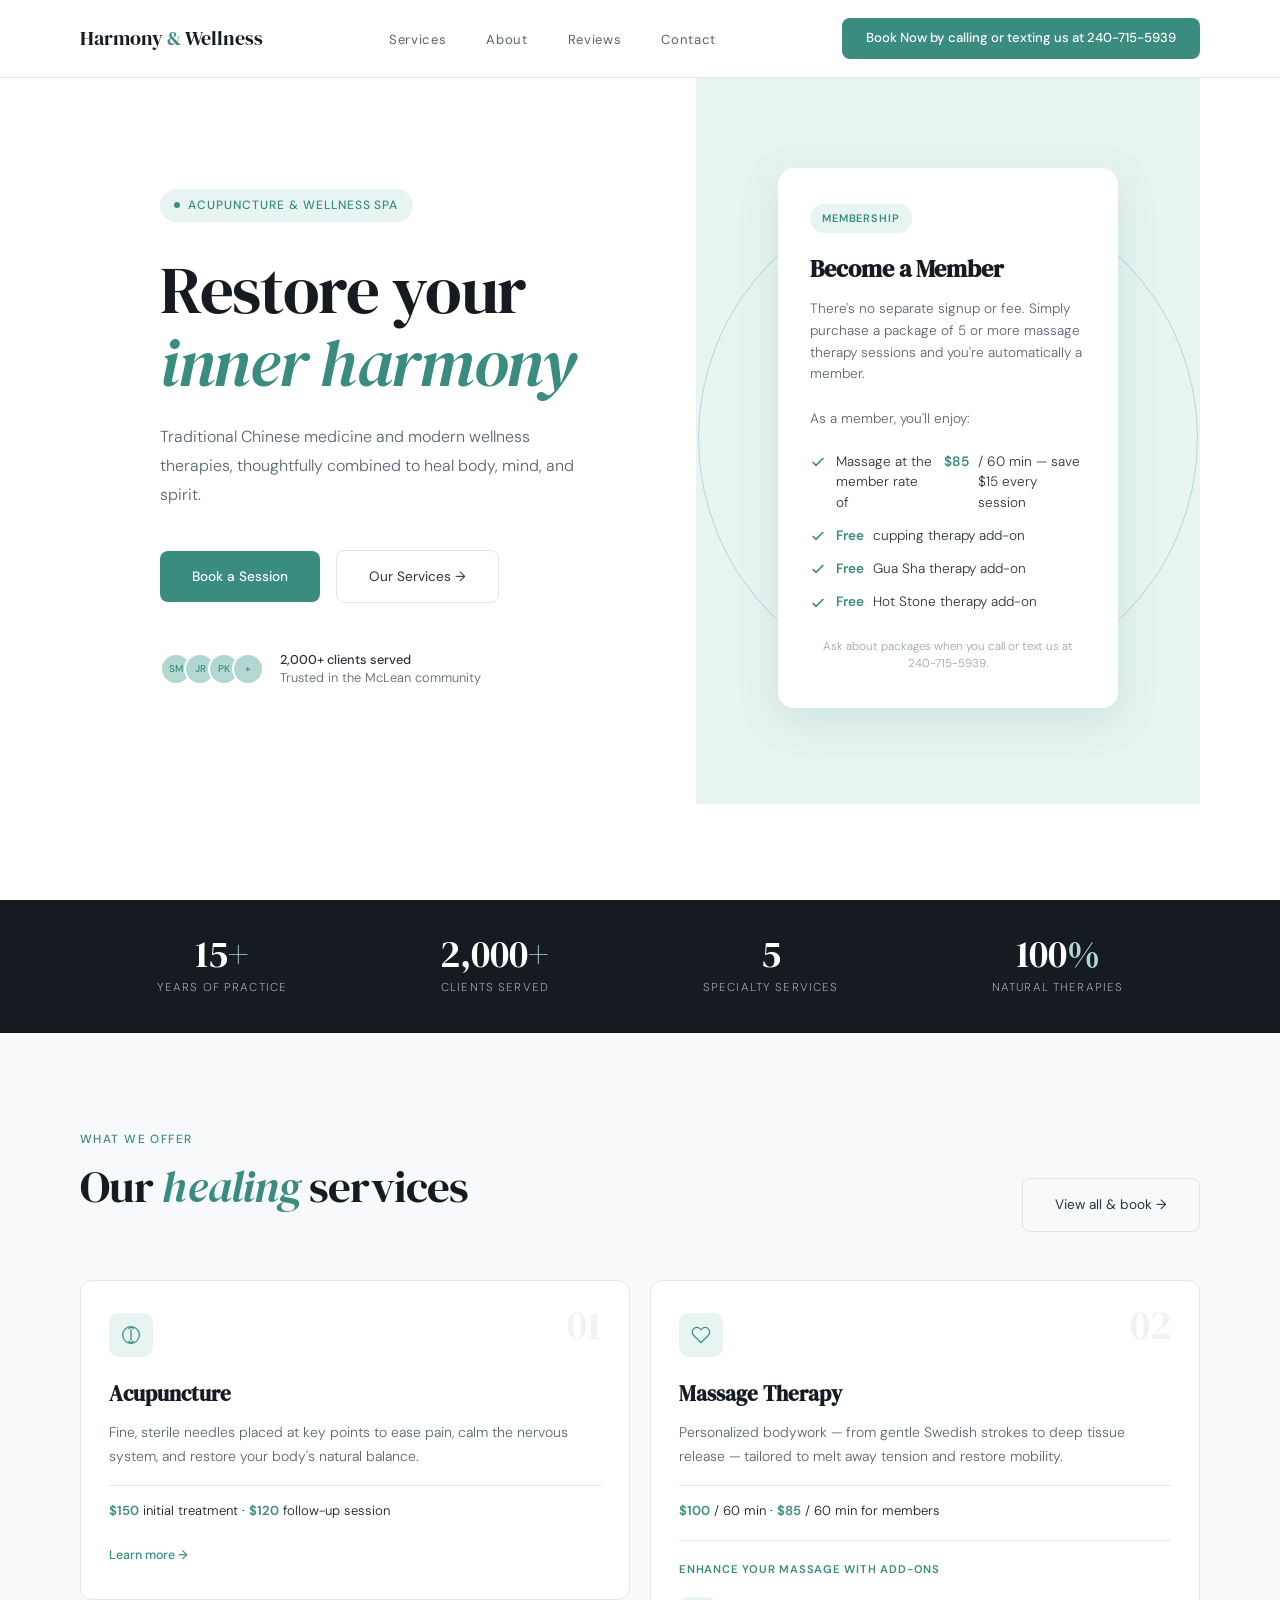
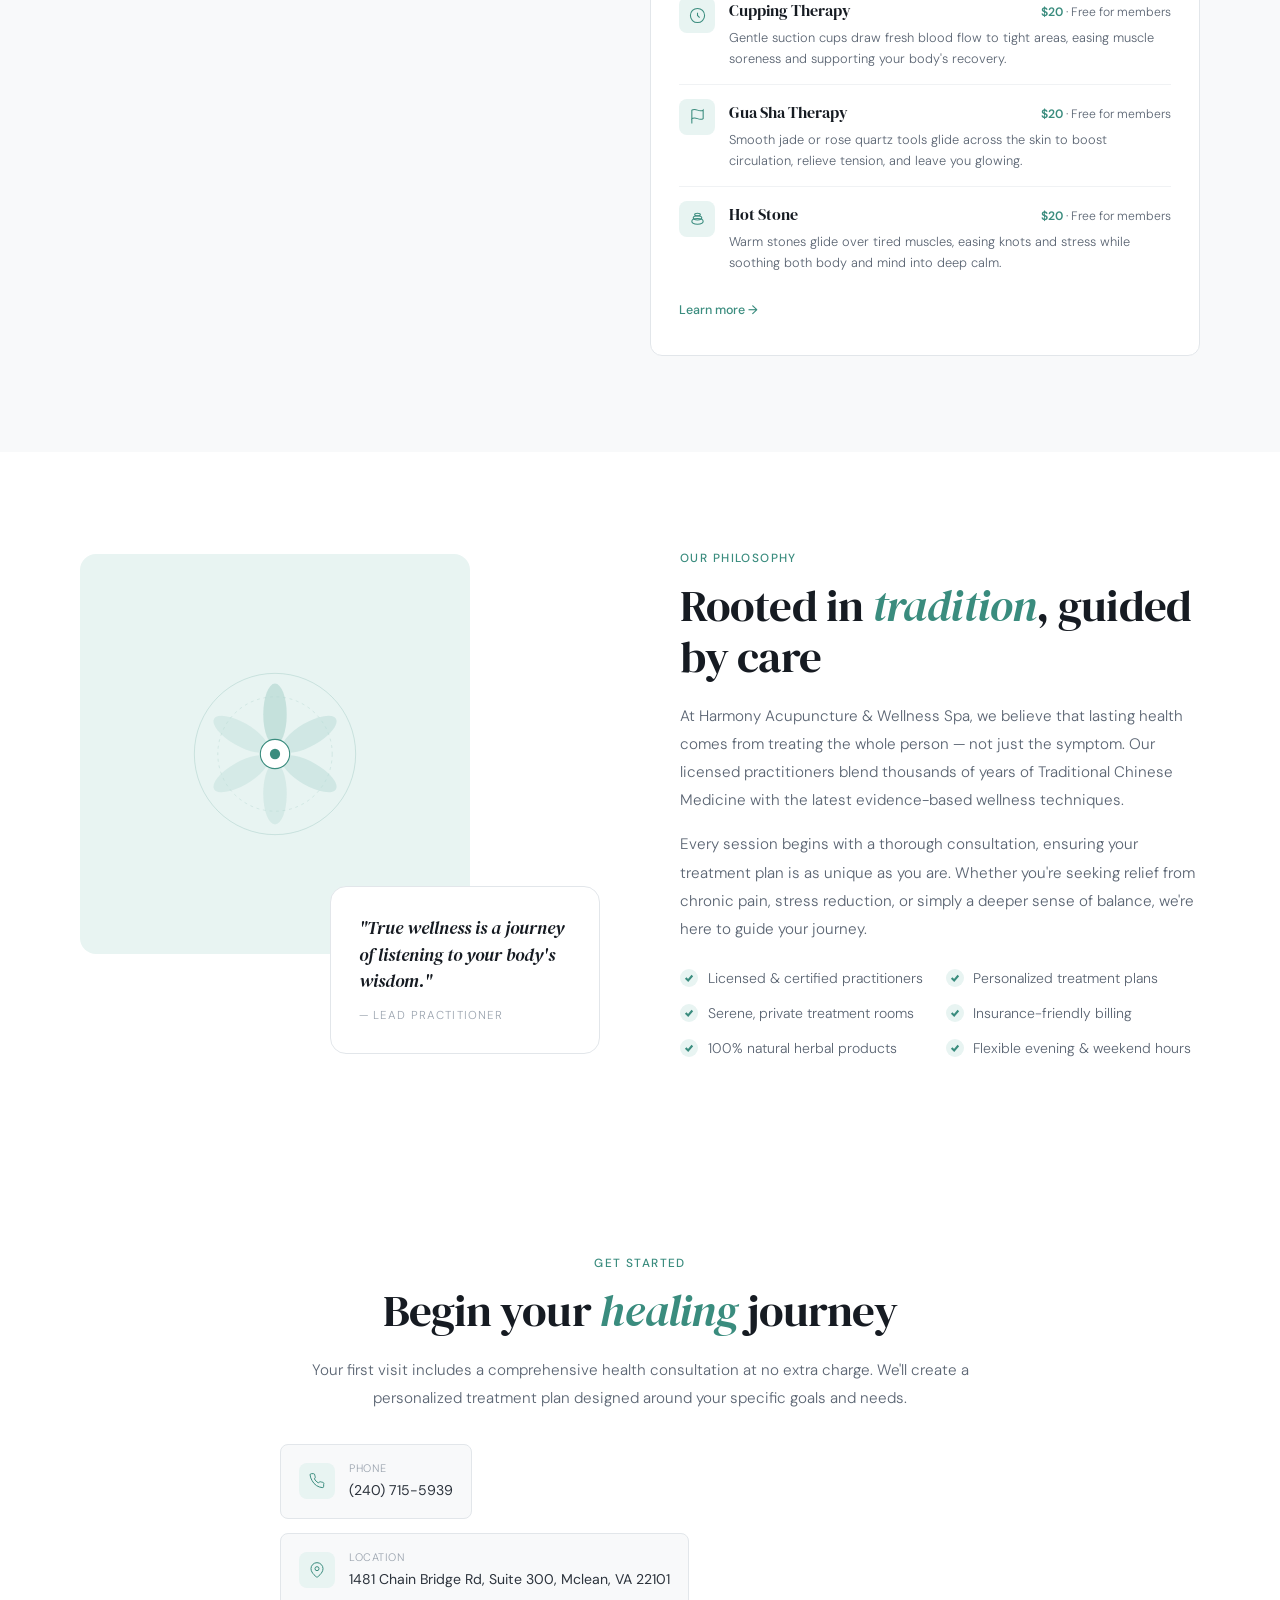
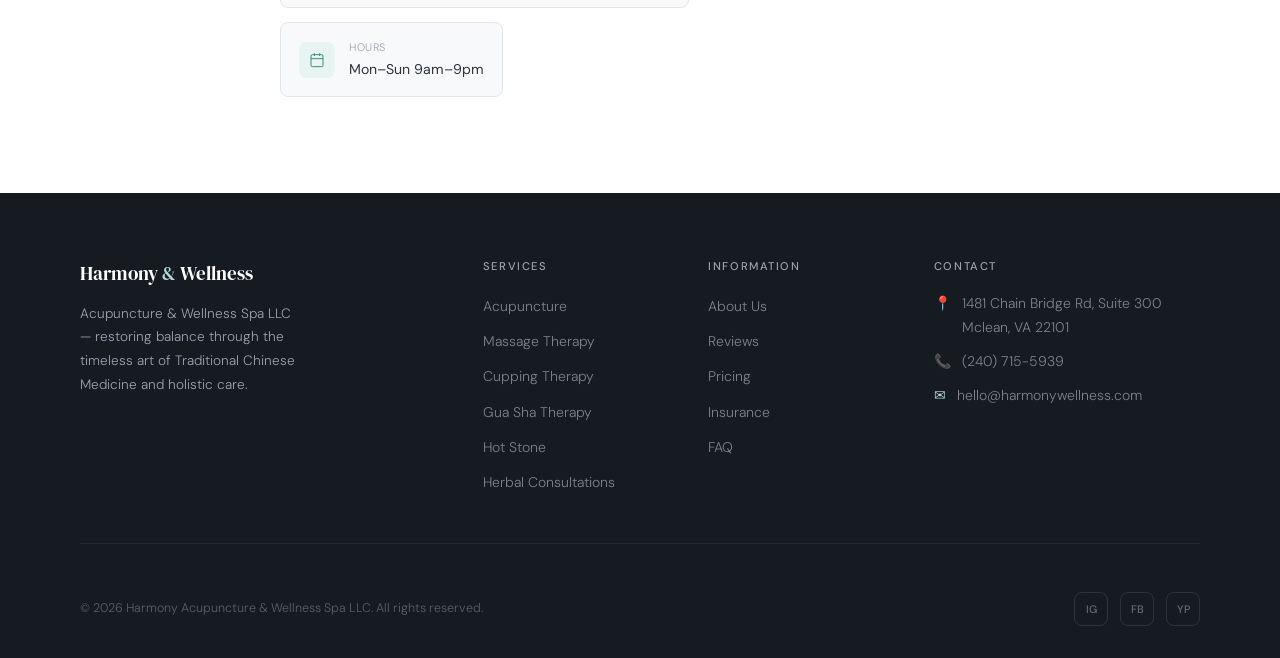
==== index.html @ bf67e7c4 "Restructure services, add membership card and pricing - Reorganize services into two main offerings:" ====
<!DOCTYPE html>
<html lang="en">
<head>
<meta charset="UTF-8">
<meta name="viewport" content="width=device-width, initial-scale=1.0">
<title>Harmony Acupuncture & Wellness Spa</title>
<link href="https://fonts.googleapis.com/css2?family=DM+Serif+Display:ital@0;1&family=DM+Sans:wght@300;400;500&display=swap" rel="stylesheet">
<link rel="stylesheet" href="assets/css/main.css">
</head>
<body>

<!-- NAV -->
<nav>
  <a class="nav-logo" href="index.html">Harmony <span>&</span> Wellness</a>
  <ul class="nav-links">
    <li><a href="#services">Services</a></li>
    <li><a href="#about">About</a></li>
    <li><a href="pages/reviews.html">Reviews</a></li>
    <li><a href="#contact">Contact</a></li>
  </ul>
  <a class="nav-cta" href="#booking">Book Now by calling or texting us at 240-715-5939</a>
</nav>

<!-- HERO -->
<section class="hero">
  <div class="hero-left">
    <div class="hero-tag fade-up">Acupuncture &amp; Wellness Spa</div>
    <h1 class="hero-title fade-up delay-1">Restore your<br><em>inner harmony</em></h1>
    <p class="hero-subtitle fade-up delay-2">Traditional Chinese medicine and modern wellness therapies, thoughtfully combined to heal body, mind, and spirit.</p>
    <div class="hero-actions fade-up delay-3">
      <a class="btn-primary" href="#booking">Book a Session</a>
      <a class="btn-outline" href="#services">Our Services →</a>
    </div>
    <div class="hero-trust fade-up delay-3">
      <div class="hero-trust-avatars">
        <span>SM</span><span>JR</span><span>PK</span><span>+</span>
      </div>
      <div class="hero-trust-text">
        <strong>2,000+ clients served</strong>
        Trusted in the McLean community
      </div>
    </div>
  </div>
  <div class="hero-right">
    <div class="hero-graphic">
      <div class="member-card fade-up delay-2">
        <span class="member-badge">Membership</span>
        <h3 class="member-title">Become a Member</h3>
        <p class="member-sub">There's no separate signup or fee. Simply purchase a package of 5 or more massage therapy sessions and you're automatically a member.</p>
        <p class="member-sub">As a member, you'll enjoy:</p>
        <ul class="member-perks">
          <li>
            <svg viewBox="0 0 24 24"><polyline points="20 6 9 17 4 12"/></svg>
            Massage at the member rate of <strong>$85</strong> / 60 min — save $15 every session
          </li>
          <li>
            <svg viewBox="0 0 24 24"><polyline points="20 6 9 17 4 12"/></svg>
            <strong>Free</strong> cupping therapy add-on
          </li>
          <li>
            <svg viewBox="0 0 24 24"><polyline points="20 6 9 17 4 12"/></svg>
            <strong>Free</strong> Gua Sha therapy add-on
          </li>
          <li>
            <svg viewBox="0 0 24 24"><polyline points="20 6 9 17 4 12"/></svg>
            <strong>Free</strong> Hot Stone therapy add-on
          </li>
        </ul>
        <p class="member-note">Ask about packages when you call or text us at 240-715-5939.</p>
      </div>
    </div>
  </div>
</section>

<!-- STATS -->
<div class="stats-strip">
  <div class="stat-item">
    <div class="stat-num">15<span>+</span></div>
    <div class="stat-label">Years of Practice</div>
  </div>
  <div class="stat-item">
    <div class="stat-num">2,000<span>+</span></div>
    <div class="stat-label">Clients Served</div>
  </div>
  <div class="stat-item">
    <div class="stat-num">5</div>
    <div class="stat-label">Specialty Services</div>
  </div>
  <div class="stat-item">
    <div class="stat-num">100<span>%</span></div>
    <div class="stat-label">Natural Therapies</div>
  </div>
</div>

<!-- SERVICES -->
<section class="services" id="services">
  <div class="services-header">
    <div>
      <div class="eyebrow">What we offer</div>
      <h2 class="section-title">Our <em>healing</em> services</h2>
    </div>
    <a class="btn-outline" href="#booking">View all &amp; book →</a>
  </div>
  <div class="services-grid">
    <div class="service-card">
      <div class="service-num">01</div>
      <div class="service-icon">
        <svg viewBox="0 0 24 24"><path d="M12 2C6.5 2 2 6.5 2 12s4.5 10 10 10 10-4.5 10-10S17.5 2 12 2zm0 3v14M9 5l3-3 3 3M9 19l3 3 3-3"/></svg>
      </div>
      <h3 class="service-name">Acupuncture</h3>
      <p class="service-desc">Fine, sterile needles placed at key points to ease pain, calm the nervous system, and restore your body's natural balance.</p>
      <p class="service-price"><strong>$150</strong> initial treatment · <strong>$120</strong> follow-up session</p>
      <a class="service-link" href="#booking">Learn more →</a>
    </div>
    <div class="service-card">
      <div class="service-num">02</div>
      <div class="service-icon">
        <svg viewBox="0 0 24 24"><path d="M20.84 4.61a5.5 5.5 0 0 0-7.78 0L12 5.67l-1.06-1.06a5.5 5.5 0 0 0-7.78 7.78l1.06 1.06L12 21.23l7.78-7.78 1.06-1.06a5.5 5.5 0 0 0 0-7.78z"/></svg>
      </div>
      <h3 class="service-name">Massage Therapy</h3>
      <p class="service-desc">Personalized bodywork — from gentle Swedish strokes to deep tissue release — tailored to melt away tension and restore mobility.</p>
      <p class="service-price"><strong>$100</strong> / 60 min · <strong>$85</strong> / 60 min for members</p>

      <div class="addons">
        <div class="addons-title">Enhance your massage with add-ons</div>
        <ul class="addon-list">
          <li class="addon-item">
            <div class="addon-icon">
              <svg viewBox="0 0 24 24"><circle cx="12" cy="12" r="10"/><path d="M12 8v4l3 3"/></svg>
            </div>
            <div class="addon-body">
              <div class="addon-head">
                <span class="addon-name">Cupping Therapy</span>
                <span class="addon-price"><strong>$20</strong> · Free for members</span>
              </div>
              <p class="addon-desc">Gentle suction cups draw fresh blood flow to tight areas, easing muscle soreness and supporting your body's recovery.</p>
            </div>
          </li>
          <li class="addon-item">
            <div class="addon-icon">
              <svg viewBox="0 0 24 24"><path d="M4 15s1-1 4-1 5 2 8 2 4-1 4-1V3s-1 1-4 1-5-2-8-2-4 1-4 1z"/><line x1="4" y1="22" x2="4" y2="15"/></svg>
            </div>
            <div class="addon-body">
              <div class="addon-head">
                <span class="addon-name">Gua Sha Therapy</span>
                <span class="addon-price"><strong>$20</strong> · Free for members</span>
              </div>
              <p class="addon-desc">Smooth jade or rose quartz tools glide across the skin to boost circulation, relieve tension, and leave you glowing.</p>
            </div>
          </li>
          <li class="addon-item">
            <div class="addon-icon">
              <svg viewBox="0 0 24 24"><ellipse cx="12" cy="16" rx="8" ry="4"/><ellipse cx="12" cy="11" rx="6" ry="3"/><ellipse cx="12" cy="6.5" rx="4" ry="2"/></svg>
            </div>
            <div class="addon-body">
              <div class="addon-head">
                <span class="addon-name">Hot Stone</span>
                <span class="addon-price"><strong>$20</strong> · Free for members</span>
              </div>
              <p class="addon-desc">Warm stones glide over tired muscles, easing knots and stress while soothing both body and mind into deep calm.</p>
            </div>
          </li>
        </ul>
      </div>

      <a class="service-link" href="#booking">Learn more →</a>
    </div>
  </div>
</section>

<!-- ABOUT -->
<section class="about" id="about">
  <div class="about-visual">
    <div class="about-block-main">
      <svg viewBox="0 0 300 300" width="220" xmlns="http://www.w3.org/2000/svg" fill="none">
        <circle cx="150" cy="150" r="110" stroke="#3a8c7e" stroke-width="1" opacity="0.25"/>
        <circle cx="150" cy="150" r="78" stroke="#3a8c7e" stroke-width="0.5" stroke-dasharray="4 5" opacity="0.35"/>
        <ellipse cx="150" cy="96" rx="16" ry="42" fill="#b2d8d2" opacity="0.65"/>
        <ellipse cx="150" cy="96" rx="16" ry="42" fill="#b2d8d2" opacity="0.45" transform="rotate(60 150 150)"/>
        <ellipse cx="150" cy="96" rx="16" ry="42" fill="#b2d8d2" opacity="0.45" transform="rotate(120 150 150)"/>
        <ellipse cx="150" cy="96" rx="16" ry="42" fill="#b2d8d2" opacity="0.35" transform="rotate(180 150 150)"/>
        <ellipse cx="150" cy="96" rx="16" ry="42" fill="#b2d8d2" opacity="0.35" transform="rotate(240 150 150)"/>
        <ellipse cx="150" cy="96" rx="16" ry="42" fill="#b2d8d2" opacity="0.35" transform="rotate(300 150 150)"/>
        <circle cx="150" cy="150" r="20" fill="white" stroke="#3a8c7e" stroke-width="1.5"/>
        <circle cx="150" cy="150" r="7" fill="#3a8c7e"/>
      </svg>
    </div>
    <div class="about-block-card">
      <p class="about-quote">"True wellness is a journey of listening to your body's wisdom."</p>
      <p class="about-quote-attr">— Lead Practitioner</p>
    </div>
  </div>
  <div class="about-content">
    <div class="eyebrow">Our philosophy</div>
    <h2 class="section-title">Rooted in <em>tradition</em>, guided by care</h2>
    <p>At Harmony Acupuncture & Wellness Spa, we believe that lasting health comes from treating the whole person — not just the symptom. Our licensed practitioners blend thousands of years of Traditional Chinese Medicine with the latest evidence-based wellness techniques.</p>
    <p>Every session begins with a thorough consultation, ensuring your treatment plan is as unique as you are. Whether you're seeking relief from chronic pain, stress reduction, or simply a deeper sense of balance, we're here to guide your journey.</p>
    <div class="about-features">
      <div class="about-feature">
        <div class="about-feature-check"><svg viewBox="0 0 12 12"><polyline points="2,6 5,9 10,3"/></svg></div>
        <span class="about-feature-text">Licensed &amp; certified practitioners</span>
      </div>
      <div class="about-feature">
        <div class="about-feature-check"><svg viewBox="0 0 12 12"><polyline points="2,6 5,9 10,3"/></svg></div>
        <span class="about-feature-text">Personalized treatment plans</span>
      </div>
      <div class="about-feature">
        <div class="about-feature-check"><svg viewBox="0 0 12 12"><polyline points="2,6 5,9 10,3"/></svg></div>
        <span class="about-feature-text">Serene, private treatment rooms</span>
      </div>
      <div class="about-feature">
        <div class="about-feature-check"><svg viewBox="0 0 12 12"><polyline points="2,6 5,9 10,3"/></svg></div>
        <span class="about-feature-text">Insurance-friendly billing</span>
      </div>
      <div class="about-feature">
        <div class="about-feature-check"><svg viewBox="0 0 12 12"><polyline points="2,6 5,9 10,3"/></svg></div>
        <span class="about-feature-text">100% natural herbal products</span>
      </div>
      <div class="about-feature">
        <div class="about-feature-check"><svg viewBox="0 0 12 12"><polyline points="2,6 5,9 10,3"/></svg></div>
        <span class="about-feature-text">Flexible evening &amp; weekend hours</span>
      </div>
    </div>
  </div>
</section>

<!-- BOOKING -->
<section class="booking" id="booking">
  <div class="booking-info">
    <div class="eyebrow">Get started</div>
    <h2 class="section-title">Begin your <em>healing</em> journey</h2>
    <p>Your first visit includes a comprehensive health consultation at no extra charge. We'll create a personalized treatment plan designed around your specific goals and needs.</p>
    <div class="contact-list" id="contact">
      <div class="contact-item">
        <div class="contact-item-icon">
          <svg viewBox="0 0 24 24"><path d="M22 16.92v3a2 2 0 0 1-2.18 2 19.79 19.79 0 0 1-8.63-3.07A19.5 19.5 0 0 1 4.69 11.5a19.79 19.79 0 0 1-3.07-8.67A2 2 0 0 1 3.6 1h3a2 2 0 0 1 2 1.72 12.84 12.84 0 0 0 .7 2.81 2 2 0 0 1-.45 2.11L8.09 8.91a16 16 0 0 0 6 6l1.27-1.27a2 2 0 0 1 2.11-.45 12.84 12.84 0 0 0 2.81.7A2 2 0 0 1 22 16.92z"/></svg>
        </div>
        <div>
          <div class="contact-item-label">Phone</div>
          <div class="contact-item-val" data-config="phone"></div>
        </div>
      </div>
      <div class="contact-item">
        <div class="contact-item-icon">
          <svg viewBox="0 0 24 24"><path d="M21 10c0 7-9 13-9 13s-9-6-9-13a9 9 0 0 1 18 0z"/><circle cx="12" cy="10" r="3"/></svg>
        </div>
        <div>
          <div class="contact-item-label">Location</div>
          <div class="contact-item-val" data-config="addressFull"></div>
        </div>
      </div>
      <div class="contact-item">
        <div class="contact-item-icon">
          <svg viewBox="0 0 24 24"><rect x="3" y="4" width="18" height="18" rx="2" ry="2"/><line x1="16" y1="2" x2="16" y2="6"/><line x1="8" y1="2" x2="8" y2="6"/><line x1="3" y1="10" x2="21" y2="10"/></svg>
        </div>
        <div>
          <div class="contact-item-label">Hours</div>
          <div class="contact-item-val">Mon–Sun 9am–9pm</div>
        </div>
      </div>
    </div>
  </div>
</section>

<!-- FOOTER -->
<footer>
  <div class="footer-grid">
    <div>
      <div class="footer-logo">Harmony <span>&</span> Wellness</div>
      <p class="footer-desc">Acupuncture &amp; Wellness Spa LLC — restoring balance through the timeless art of Traditional Chinese Medicine and holistic care.</p>
    </div>
    <div>
      <div class="footer-col-title">Services</div>
      <ul class="footer-links">
        <li><a href="#services">Acupuncture</a></li>
        <li><a href="#services">Massage Therapy</a></li>
        <li><a href="#services">Cupping Therapy</a></li>
        <li><a href="#services">Gua Sha Therapy</a></li>
        <li><a href="#services">Hot Stone</a></li>
        <li><a href="#services">Herbal Consultations</a></li>
      </ul>
    </div>
    <div>
      <div class="footer-col-title">Information</div>
      <ul class="footer-links">
        <li><a href="#about">About Us</a></li>
        <li><a href="pages/reviews.html">Reviews</a></li>
        <li><a href="#booking">Pricing</a></li>
        <li><a href="#booking">Insurance</a></li>
        <li><a href="#booking">FAQ</a></li>
      </ul>
    </div>
    <div>
      <div class="footer-col-title">Contact</div>
      <div class="footer-contact-item">
        <span class="footer-contact-icon">📍</span>
        <span data-config-html="addressMultiline"></span>
      </div>
      <div class="footer-contact-item">
        <span class="footer-contact-icon">📞</span>
        <span data-config="phone"></span>
      </div>
      <div class="footer-contact-item">
        <span class="footer-contact-icon">✉</span>
        <span data-config="email"></span>
      </div>
    </div>
  </div>
  <div class="footer-bottom">
    <div class="footer-copy">© 2026 Harmony Acupuncture &amp; Wellness Spa LLC. All rights reserved.</div>
    <div class="footer-socials">
      <a class="footer-social" href="#" title="Instagram">IG</a>
      <a class="footer-social" href="#" title="Facebook">FB</a>
      <a class="footer-social" href="#" title="Yelp">YP</a>
    </div>
  </div>
</footer>

<script src="assets/js/site-config.js"></script>
</body>
</html>
---- assets/css/main.css ----
/* ============================================================
   Harmony Acupuncture & Wellness Spa — site-wide stylesheet
   Edit design tokens (colors, radius) in the :root block below.
   Section order:
     1. Reset & tokens
     2. Base elements (body, html)
     3. Layout primitives (nav, footer, sections)
     4. Components (buttons, cards, forms)
     5. Page-specific (home, page-header, cta-block)
     6. Animations
     7. Responsive overrides
   ============================================================ */

/* ---- 1. RESET & DESIGN TOKENS -------------------------------- */
*, *::before, *::after { box-sizing: border-box; margin: 0; padding: 0; }

:root {
  --teal: #3a8c7e;
  --teal-light: #e8f4f2;
  --teal-mid: #b2d8d2;
  --white: #ffffff;
  --gray-50: #f8f9fa;
  --gray-100: #f0f2f4;
  --gray-200: #e2e6ea;
  --gray-400: #9aa3ae;
  --gray-600: #5a6472;
  --gray-800: #2c333c;
  --gray-900: #161b22;
  --radius: 8px;
}

/* ---- 2. BASE ELEMENTS ---------------------------------------- */
html { scroll-behavior: smooth; }

body {
  font-family: 'DM Sans', sans-serif;
  background: var(--white);
  color: var(--gray-800);
  font-weight: 300;
  line-height: 1.7;
  overflow-x: hidden;
}

/* ---- 3. NAV --------------------------------------------------- */
nav {
  position: fixed;
  top: 0; left: 0; right: 0;
  z-index: 100;
  display: flex;
  align-items: center;
  justify-content: space-between;
  padding: 1.1rem 5rem;
  background: rgba(255,255,255,0.96);
  backdrop-filter: blur(12px);
  border-bottom: 1px solid var(--gray-200);
}

.nav-logo {
  font-family: 'DM Serif Display', serif;
  font-size: 1.25rem;
  font-weight: 400;
  color: var(--gray-900);
  text-decoration: none;
}

.nav-logo span { color: var(--teal); }

.nav-links { display: flex; gap: 2.5rem; list-style: none; }

.nav-links a {
  font-size: 0.82rem;
  font-weight: 400;
  letter-spacing: 0.05em;
  text-decoration: none;
  color: var(--gray-600);
  transition: color 0.2s;
}

.nav-links a:hover { color: var(--teal); }
.nav-links a.active { color: var(--teal); font-weight: 500; }

.nav-cta {
  font-size: 0.82rem;
  font-weight: 500;
  text-decoration: none;
  color: var(--white);
  background: var(--teal);
  padding: 0.6rem 1.5rem;
  border-radius: var(--radius);
  transition: background 0.2s;
}

.nav-cta:hover { background: var(--gray-900); }

/* ---- 3. SECTION & TYPOGRAPHY HELPERS ------------------------- */
section { padding: 6rem 5rem; }

.eyebrow {
  font-size: 0.74rem;
  font-weight: 500;
  letter-spacing: 0.12em;
  text-transform: uppercase;
  color: var(--teal);
  margin-bottom: 0.75rem;
}

.section-title {
  font-family: 'DM Serif Display', serif;
  font-size: 2.8rem;
  font-weight: 400;
  line-height: 1.15;
  color: var(--gray-900);
  margin-bottom: 1.2rem;
  letter-spacing: -0.02em;
}

.section-title em { font-style: italic; color: var(--teal); }

/* ---- 4. BUTTONS ---------------------------------------------- */
.btn-primary {
  font-size: 0.85rem;
  font-weight: 500;
  text-decoration: none;
  color: var(--white);
  background: var(--teal);
  padding: 0.9rem 2rem;
  border-radius: var(--radius);
  transition: background 0.2s;
  border: none;
  cursor: pointer;
  display: inline-block;
}

.btn-primary:hover { background: var(--gray-900); }

.btn-outline {
  font-size: 0.85rem;
  font-weight: 400;
  text-decoration: none;
  color: var(--gray-800);
  background: transparent;
  padding: 0.9rem 2rem;
  border-radius: var(--radius);
  border: 1px solid var(--gray-200);
  transition: border-color 0.2s, color 0.2s;
  display: inline-flex;
  align-items: center;
  gap: 0.4rem;
}

.btn-outline:hover { border-color: var(--teal); color: var(--teal); }

/* ---- 5. HERO (homepage only) --------------------------------- */
.hero {
  min-height: 100vh;
  display: grid;
  grid-template-columns: 55% 45%;
  padding-top: 72px;
}

.hero-left {
  display: flex;
  flex-direction: column;
  justify-content: center;
  padding: 6rem 4rem 6rem 5rem;
  background: var(--white);
}

.hero-tag {
  display: inline-flex;
  align-items: center;
  gap: 0.5rem;
  background: var(--teal-light);
  color: var(--teal);
  font-size: 0.75rem;
  font-weight: 500;
  letter-spacing: 0.08em;
  text-transform: uppercase;
  padding: 0.4rem 0.9rem;
  border-radius: 100px;
  margin-bottom: 2rem;
  width: fit-content;
}

.hero-tag::before {
  content: '';
  width: 6px; height: 6px;
  background: var(--teal);
  border-radius: 50%;
}

.hero-title {
  font-family: 'DM Serif Display', serif;
  font-size: 4.2rem;
  font-weight: 400;
  line-height: 1.08;
  color: var(--gray-900);
  margin-bottom: 1.5rem;
  letter-spacing: -0.02em;
}

.hero-title em { font-style: italic; color: var(--teal); }

.hero-subtitle {
  font-size: 1rem;
  font-weight: 300;
  color: var(--gray-600);
  max-width: 420px;
  margin-bottom: 2.5rem;
  line-height: 1.8;
}

.hero-actions {
  display: flex;
  gap: 1rem;
  align-items: center;
  margin-bottom: 3rem;
}

.hero-trust { display: flex; align-items: center; gap: 1rem; }
.hero-trust-avatars { display: flex; }

.hero-trust-avatars span {
  width: 32px; height: 32px;
  border-radius: 50%;
  border: 2px solid var(--white);
  background: var(--teal-mid);
  display: flex; align-items: center; justify-content: center;
  font-size: 0.62rem;
  font-weight: 500;
  color: var(--teal);
  margin-left: -8px;
}

.hero-trust-avatars span:first-child { margin-left: 0; }
.hero-trust-text { font-size: 0.8rem; color: var(--gray-600); line-height: 1.4; }
.hero-trust-text strong { display: block; color: var(--gray-800); font-weight: 500; }

.hero-right {
  background: var(--teal-light);
  display: flex;
  align-items: center;
  justify-content: center;
  position: relative;
  overflow: hidden;
}

.hero-right::before {
  content: '';
  position: absolute;
  width: 500px; height: 500px;
  border-radius: 50%;
  border: 1px solid var(--teal-mid);
  top: 50%; left: 50%;
  transform: translate(-50%, -50%);
}

.hero-right::after {
  content: '';
  position: absolute;
  width: 330px; height: 330px;
  border-radius: 50%;
  border: 1px solid var(--teal-mid);
  top: 50%; left: 50%;
  transform: translate(-50%, -50%);
}

.hero-graphic {
  position: relative;
  z-index: 1;
  display: flex;
  flex-direction: column;
  gap: 1rem;
  align-items: center;
}

.hero-card-float {
  background: var(--white);
  border-radius: 12px;
  padding: 1rem 1.3rem;
  display: flex;
  align-items: center;
  gap: 0.85rem;
  box-shadow: 0 4px 20px rgba(58,140,126,0.1);
  min-width: 215px;
}

.hero-card-icon {
  width: 38px; height: 38px;
  background: var(--teal-light);
  border-radius: 8px;
  display: flex; align-items: center; justify-content: center;
  flex-shrink: 0;
}

.hero-card-icon svg { width: 18px; height: 18px; stroke: var(--teal); fill: none; stroke-width: 1.5; }
.hero-card-label { font-size: 0.68rem; color: var(--gray-400); margin-bottom: 0.1rem; }
.hero-card-val { font-size: 0.9rem; font-weight: 500; color: var(--gray-900); }

.member-card {
  background: var(--white);
  border-radius: 16px;
  padding: 2.2rem 2rem;
  max-width: 340px;
  box-shadow: 0 12px 40px rgba(58,140,126,0.16);
  text-align: left;
}

.member-badge {
  display: inline-block;
  font-size: 0.68rem;
  font-weight: 600;
  letter-spacing: 0.08em;
  text-transform: uppercase;
  color: var(--teal);
  background: var(--teal-light);
  padding: 0.35rem 0.75rem;
  border-radius: 100px;
  margin-bottom: 1rem;
}

.member-title {
  font-family: 'DM Serif Display', serif;
  font-size: 1.5rem;
  color: var(--gray-900);
  margin-bottom: 0.5rem;
}

.member-sub {
  font-size: 0.85rem;
  color: var(--gray-600);
  line-height: 1.6;
  margin-bottom: 1.4rem;
}

.member-perks {
  list-style: none;
  margin-bottom: 1.6rem;
}

.member-perks li {
  display: flex;
  align-items: flex-start;
  gap: 0.6rem;
  font-size: 0.85rem;
  color: var(--gray-800);
  line-height: 1.5;
  margin-bottom: 0.8rem;
}

.member-perks li strong { color: var(--teal); font-weight: 600; }

.member-perks svg {
  width: 16px; height: 16px;
  stroke: var(--teal);
  fill: none;
  stroke-width: 2.5;
  flex-shrink: 0;
  margin-top: 0.15rem;
}

.member-note {
  font-size: 0.72rem;
  color: var(--gray-400);
  text-align: center;
  line-height: 1.5;
  margin-top: 0.9rem;
}

/* ---- 5. STATS STRIP ------------------------------------------ */
.stats-strip {
  background: var(--gray-900);
  display: flex;
  justify-content: space-around;
  padding: 2.2rem 5rem;
}

.stat-item { text-align: center; }

.stat-num {
  font-family: 'DM Serif Display', serif;
  font-size: 2.4rem;
  color: var(--white);
  line-height: 1;
  margin-bottom: 0.3rem;
}

.stat-num span { color: var(--teal-mid); }

.stat-label {
  font-size: 0.72rem;
  letter-spacing: 0.1em;
  text-transform: uppercase;
  color: var(--gray-400);
}

/* ---- 5. SERVICES --------------------------------------------- */
.services { background: var(--gray-50); }

.services-header {
  display: flex;
  justify-content: space-between;
  align-items: flex-end;
  margin-bottom: 3rem;
}

.services-grid {
  display: grid;
  grid-template-columns: repeat(2, 1fr);
  gap: 1.25rem;
  align-items: start;
}

.service-card {
  background: var(--white);
  border: 1px solid var(--gray-200);
  border-radius: 12px;
  padding: 2rem 1.75rem;
  position: relative;
  transition: border-color 0.25s, transform 0.25s;
  cursor: pointer;
}

.service-card:hover { border-color: var(--teal); transform: translateY(-4px); }

.service-icon {
  width: 44px; height: 44px;
  background: var(--teal-light);
  border-radius: 10px;
  display: flex; align-items: center; justify-content: center;
  margin-bottom: 1.2rem;
}

.service-icon svg { width: 20px; height: 20px; stroke: var(--teal); fill: none; stroke-width: 1.5; }

.service-num {
  position: absolute;
  top: 1.5rem; right: 1.75rem;
  font-family: 'DM Serif Display', serif;
  font-size: 2.5rem;
  color: var(--gray-100);
  line-height: 1;
}

.service-name {
  font-family: 'DM Serif Display', serif;
  font-size: 1.3rem;
  color: var(--gray-900);
  margin-bottom: 0.6rem;
}

.service-desc {
  font-size: 0.875rem;
  color: var(--gray-600);
  line-height: 1.7;
  margin-bottom: 1rem;
}

.service-price {
  font-size: 0.82rem;
  color: var(--gray-900);
  line-height: 1.6;
  padding-top: 0.9rem;
  margin-bottom: 1.2rem;
  border-top: 1px solid var(--gray-200);
}

.service-price strong {
  font-weight: 600;
  color: var(--teal);
}

.service-link {
  font-size: 0.78rem;
  font-weight: 500;
  color: var(--teal);
  text-decoration: none;
  display: inline-flex;
  align-items: center;
  gap: 0.3rem;
  transition: gap 0.2s;
}

.service-card:hover .service-link { gap: 0.6rem; }

/* Add-ons nested under a main service */
.addons {
  margin: 0.4rem 0 1.4rem;
  padding-top: 1.2rem;
  border-top: 1px solid var(--gray-200);
}

.addons-title {
  font-size: 0.7rem;
  font-weight: 600;
  letter-spacing: 0.07em;
  text-transform: uppercase;
  color: var(--teal);
  margin-bottom: 1.1rem;
}

.addon-list { list-style: none; }

.addon-item {
  display: flex;
  gap: 0.85rem;
  padding: 0.9rem 0;
  border-bottom: 1px solid var(--gray-100);
}

.addon-item:last-child { border-bottom: none; padding-bottom: 0; }
.addon-item:first-child { padding-top: 0; }

.addon-icon {
  width: 36px; height: 36px;
  background: var(--teal-light);
  border-radius: 8px;
  display: flex; align-items: center; justify-content: center;
  flex-shrink: 0;
}

.addon-icon svg { width: 17px; height: 17px; stroke: var(--teal); fill: none; stroke-width: 1.5; }

.addon-head {
  display: flex;
  justify-content: space-between;
  align-items: baseline;
  gap: 0.75rem;
  margin-bottom: 0.25rem;
}

.addon-name {
  font-family: 'DM Serif Display', serif;
  font-size: 1rem;
  color: var(--gray-900);
}

.addon-price {
  font-size: 0.76rem;
  color: var(--gray-600);
  white-space: nowrap;
}

.addon-price strong { color: var(--teal); font-weight: 600; }

.addon-desc {
  font-size: 0.8rem;
  color: var(--gray-600);
  line-height: 1.6;
}

/* ---- 5. ABOUT ------------------------------------------------ */
.about {
  background: var(--white);
  display: grid;
  grid-template-columns: 1fr 1fr;
  gap: 5rem;
  align-items: center;
}

.about-visual { position: relative; height: 500px; }

.about-block-main {
  position: absolute;
  top: 0; left: 0;
  width: 75%; height: 80%;
  background: var(--teal-light);
  border-radius: 16px;
  display: flex; align-items: center; justify-content: center;
  overflow: hidden;
}

.about-block-card {
  position: absolute;
  bottom: 0; right: 0;
  width: 52%;
  background: var(--white);
  border: 1px solid var(--gray-200);
  border-radius: 16px;
  padding: 1.75rem;
}

.about-quote {
  font-family: 'DM Serif Display', serif;
  font-size: 1.1rem;
  font-style: italic;
  color: var(--gray-900);
  line-height: 1.5;
  margin-bottom: 0.7rem;
}

.about-quote-attr {
  font-size: 0.72rem;
  letter-spacing: 0.1em;
  text-transform: uppercase;
  color: var(--gray-400);
}

.about-content p {
  font-size: 0.95rem;
  color: var(--gray-600);
  line-height: 1.85;
  margin-bottom: 1rem;
}

.about-features {
  display: grid;
  grid-template-columns: 1fr 1fr;
  gap: 0.7rem;
  margin-top: 1.5rem;
}

.about-feature { display: flex; align-items: flex-start; gap: 0.6rem; }

.about-feature-check {
  width: 18px; height: 18px;
  background: var(--teal-light);
  border-radius: 50%;
  display: flex; align-items: center; justify-content: center;
  flex-shrink: 0;
  margin-top: 2px;
}

.about-feature-check svg { width: 10px; height: 10px; stroke: var(--teal); fill: none; stroke-width: 2.5; }
.about-feature-text { font-size: 0.875rem; color: var(--gray-600); }

/* ---- 5. REVIEWS / TESTIMONIALS ------------------------------- */
.reviews { background: var(--gray-50); }

.reviews-header {
  display: flex;
  justify-content: space-between;
  align-items: flex-end;
  margin-bottom: 2.5rem;
}

.reviews-grid,
.testimonials-grid {
  display: grid;
  grid-template-columns: repeat(3, 1fr);
  gap: 1.25rem;
}

.testimonials { background: var(--gray-50); }

.testimonial-card {
  background: var(--white);
  border: 1px solid var(--gray-200);
  border-radius: 12px;
  padding: 2rem 1.75rem;
}

.testimonial-stars { color: #f59e0b; font-size: 0.85rem; letter-spacing: 0.05em; margin-bottom: 1rem; }

.testimonial-text {
  font-family: 'DM Serif Display', serif;
  font-size: 1.05rem;
  font-style: italic;
  color: var(--gray-800);
  line-height: 1.65;
  margin-bottom: 1.2rem;
}

.testimonial-divider { height: 1px; background: var(--gray-200); margin-bottom: 1rem; }
.testimonial-author { font-size: 0.8rem; font-weight: 500; color: var(--gray-600); }

/* ---- 5. PAGE HEADER (sub-pages) ------------------------------ */
.page-header {
  background: var(--teal-light);
  padding: 9rem 5rem 5rem;
  text-align: center;
}

.page-header .eyebrow { justify-content: center; }
.page-header .section-title { max-width: 720px; margin-left: auto; margin-right: auto; }

.page-header p {
  max-width: 620px;
  margin: 1rem auto 0;
  font-size: 1rem;
  color: var(--gray-600);
  line-height: 1.8;
}

/* ---- 5. CTA BLOCK -------------------------------------------- */
.cta-block {
  background: var(--white);
  text-align: center;
}

.cta-block .section-title { max-width: 640px; margin-left: auto; margin-right: auto; }

.cta-block p {
  max-width: 560px;
  margin: 0 auto 2rem;
  font-size: 0.95rem;
  color: var(--gray-600);
  line-height: 1.85;
}

/* ---- 5. BOOKING & FORM --------------------------------------- */
.booking {
  background: var(--white);
  display: grid;
  grid-template-columns: 1fr;
  gap: 5rem;
  align-items: center;
  justify-items: center;
  text-align: center;
}

.booking-info { max-width: 720px; }

.booking-info .contact-list { align-items: flex-start; text-align: left; }

.booking-info p { font-size: 0.95rem; color: var(--gray-600); line-height: 1.85; margin-bottom: 2rem; }

.contact-list { display: flex; flex-direction: column; gap: 0.9rem; }

.contact-item {
  display: flex;
  align-items: center;
  gap: 0.9rem;
  padding: 0.9rem 1.1rem;
  background: var(--gray-50);
  border-radius: var(--radius);
  border: 1px solid var(--gray-200);
}

.contact-item-icon {
  width: 36px; height: 36px;
  background: var(--teal-light);
  border-radius: 8px;
  display: flex; align-items: center; justify-content: center;
  flex-shrink: 0;
}

.contact-item-icon svg { width: 16px; height: 16px; stroke: var(--teal); fill: none; stroke-width: 1.5; }
.contact-item-label { font-size: 0.68rem; color: var(--gray-400); margin-bottom: 0.1rem; letter-spacing: 0.05em; text-transform: uppercase; }
.contact-item-val { font-size: 0.88rem; font-weight: 400; color: var(--gray-800); }

.booking-form {
  background: var(--white);
  border: 1px solid var(--gray-200);
  border-radius: 16px;
  padding: 2.5rem;
}

.form-title { font-family: 'DM Serif Display', serif; font-size: 1.6rem; color: var(--gray-900); margin-bottom: 0.3rem; }
.form-subtitle { font-size: 0.85rem; color: var(--gray-400); margin-bottom: 1.75rem; }
.form-group { margin-bottom: 1rem; }

.form-group label {
  display: block;
  font-size: 0.72rem;
  font-weight: 500;
  letter-spacing: 0.06em;
  text-transform: uppercase;
  color: var(--gray-600);
  margin-bottom: 0.4rem;
}

.form-group input,
.form-group select {
  width: 100%;
  border: 1px solid var(--gray-200);
  background: var(--gray-50);
  border-radius: var(--radius);
  padding: 0.75rem 1rem;
  font-family: 'DM Sans', sans-serif;
  font-size: 0.88rem;
  font-weight: 300;
  color: var(--gray-800);
  outline: none;
  transition: border-color 0.2s, background 0.2s;
  appearance: none;
}

.form-group input:focus,
.form-group select:focus { border-color: var(--teal); background: var(--white); }

.form-row { display: grid; grid-template-columns: 1fr 1fr; gap: 1rem; }

.form-submit {
  width: 100%;
  padding: 0.9rem;
  background: var(--teal);
  color: var(--white);
  border: none;
  border-radius: var(--radius);
  font-family: 'DM Sans', sans-serif;
  font-size: 0.88rem;
  font-weight: 500;
  cursor: pointer;
  margin-top: 0.5rem;
  transition: background 0.2s;
}

.form-submit:hover { background: var(--gray-900); }

/* ---- 3. FOOTER ----------------------------------------------- */
footer { background: var(--gray-900); padding: 4rem 5rem 2rem; }

.footer-grid {
  display: grid;
  grid-template-columns: 2fr 1fr 1fr 1.5fr;
  gap: 3rem;
  margin-bottom: 3rem;
  padding-bottom: 2.5rem;
  border-bottom: 1px solid rgba(255,255,255,0.07);
}

.footer-logo { font-family: 'DM Serif Display', serif; font-size: 1.2rem; color: var(--white); margin-bottom: 0.75rem; }
.footer-logo span { color: var(--teal-mid); }
.footer-desc { font-size: 0.85rem; color: var(--gray-400); line-height: 1.75; max-width: 220px; }
.footer-col-title { font-size: 0.7rem; letter-spacing: 0.14em; text-transform: uppercase; color: var(--gray-400); margin-bottom: 1rem; font-weight: 500; }
.footer-links { list-style: none; }
.footer-links li { margin-bottom: 0.5rem; }
.footer-links a { font-size: 0.875rem; color: rgba(255,255,255,0.45); text-decoration: none; transition: color 0.2s; }
.footer-links a:hover { color: var(--teal-mid); }
.footer-contact-item { display: flex; gap: 0.7rem; margin-bottom: 0.65rem; font-size: 0.875rem; color: rgba(255,255,255,0.45); align-items: flex-start; }
.footer-contact-icon { color: var(--teal-mid); flex-shrink: 0; }
.footer-bottom { display: flex; justify-content: space-between; align-items: center; }
.footer-copy { font-size: 0.78rem; color: rgba(255,255,255,0.3); }
.footer-socials { display: flex; gap: 0.75rem; }

.footer-social {
  width: 34px; height: 34px;
  border: 1px solid rgba(255,255,255,0.1);
  border-radius: 8px;
  display: flex; align-items: center; justify-content: center;
  color: rgba(255,255,255,0.35);
  text-decoration: none;
  font-size: 0.68rem;
  font-weight: 500;
  transition: border-color 0.2s, color 0.2s;
}

.footer-social:hover { border-color: var(--teal-mid); color: var(--teal-mid); }

/* ---- 6. ANIMATIONS ------------------------------------------- */
@keyframes fade-up {
  from { opacity: 0; transform: translateY(20px); }
  to { opacity: 1; transform: translateY(0); }
}

.fade-up { animation: fade-up 0.8s ease both; }
.delay-1 { animation-delay: 0.12s; }
.delay-2 { animation-delay: 0.24s; }
.delay-3 { animation-delay: 0.36s; }

/* ---- 7. RESPONSIVE ------------------------------------------- */
@media (max-width: 1100px) {
  section { padding: 5rem 3rem; }
  nav { padding: 1.1rem 2rem; }
  .stats-strip { padding: 2rem 3rem; }
  .hero { grid-template-columns: 1fr; min-height: auto; }
  .hero-left { padding: 5rem 3rem 3rem; }
  .hero-right { min-height: 360px; }
  .services-grid { grid-template-columns: 1fr 1fr; }
  .about, .booking { grid-template-columns: 1fr; gap: 3rem; }
  .reviews-grid,
  .testimonials-grid { grid-template-columns: 1fr 1fr; }
  .page-header { padding: 8rem 3rem 4rem; }
  .footer-grid { grid-template-columns: 1fr 1fr; gap: 2rem; }
}

@media (max-width: 640px) {
  section { padding: 4rem 1.5rem; }
  nav { padding: 1rem 1.5rem; }
  .nav-links { display: none; }
  footer { padding: 3rem 1.5rem 1.5rem; }
  .stats-strip { padding: 2rem 1.5rem; flex-wrap: wrap; gap: 1.5rem; }
  .hero-left { padding: 4rem 1.5rem 2.5rem; }
  .hero-title { font-size: 2.8rem; }
  .services-grid { grid-template-columns: 1fr; }
  .reviews-grid,
  .testimonials-grid { grid-template-columns: 1fr; }
  .page-header { padding: 7rem 1.5rem 3rem; }
  .footer-grid { grid-template-columns: 1fr; }
  .footer-bottom { flex-direction: column; gap: 1rem; }
  .section-title { font-size: 2.2rem; }
  .form-row { grid-template-columns: 1fr; }
}
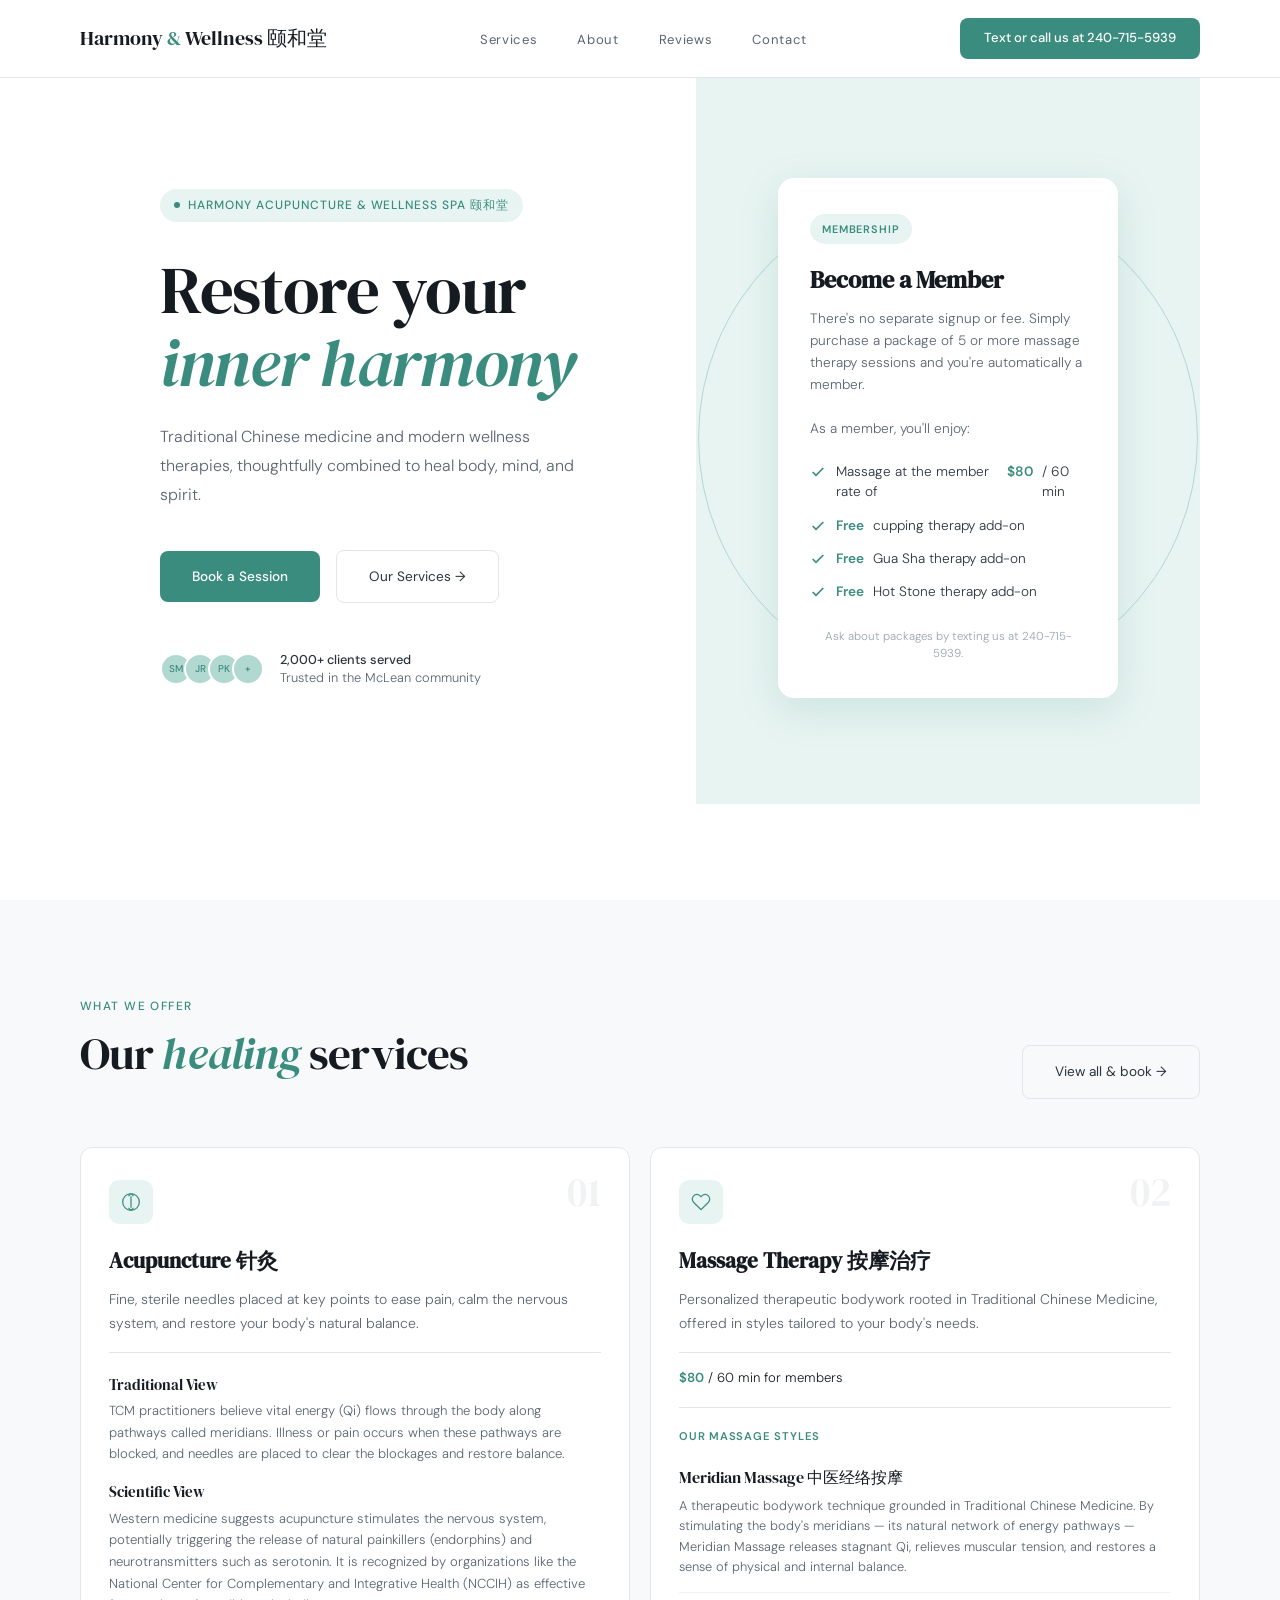
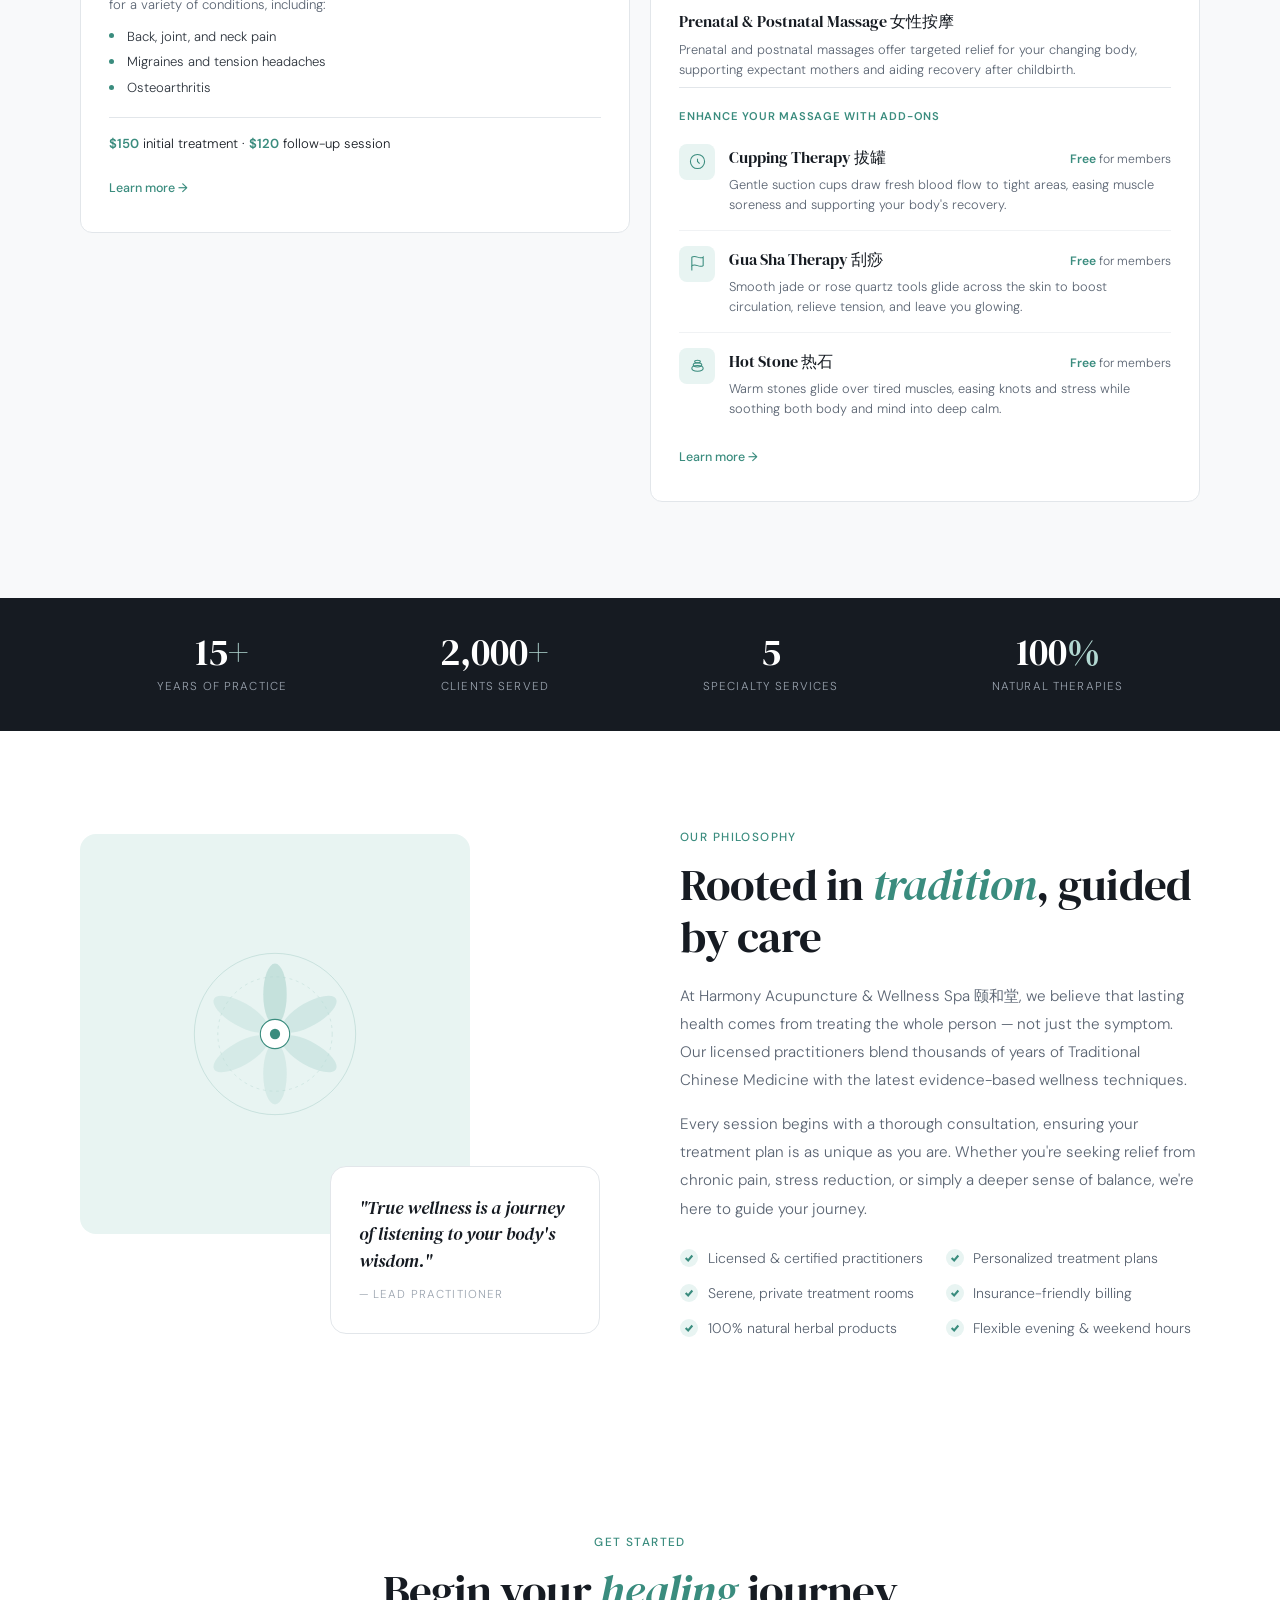
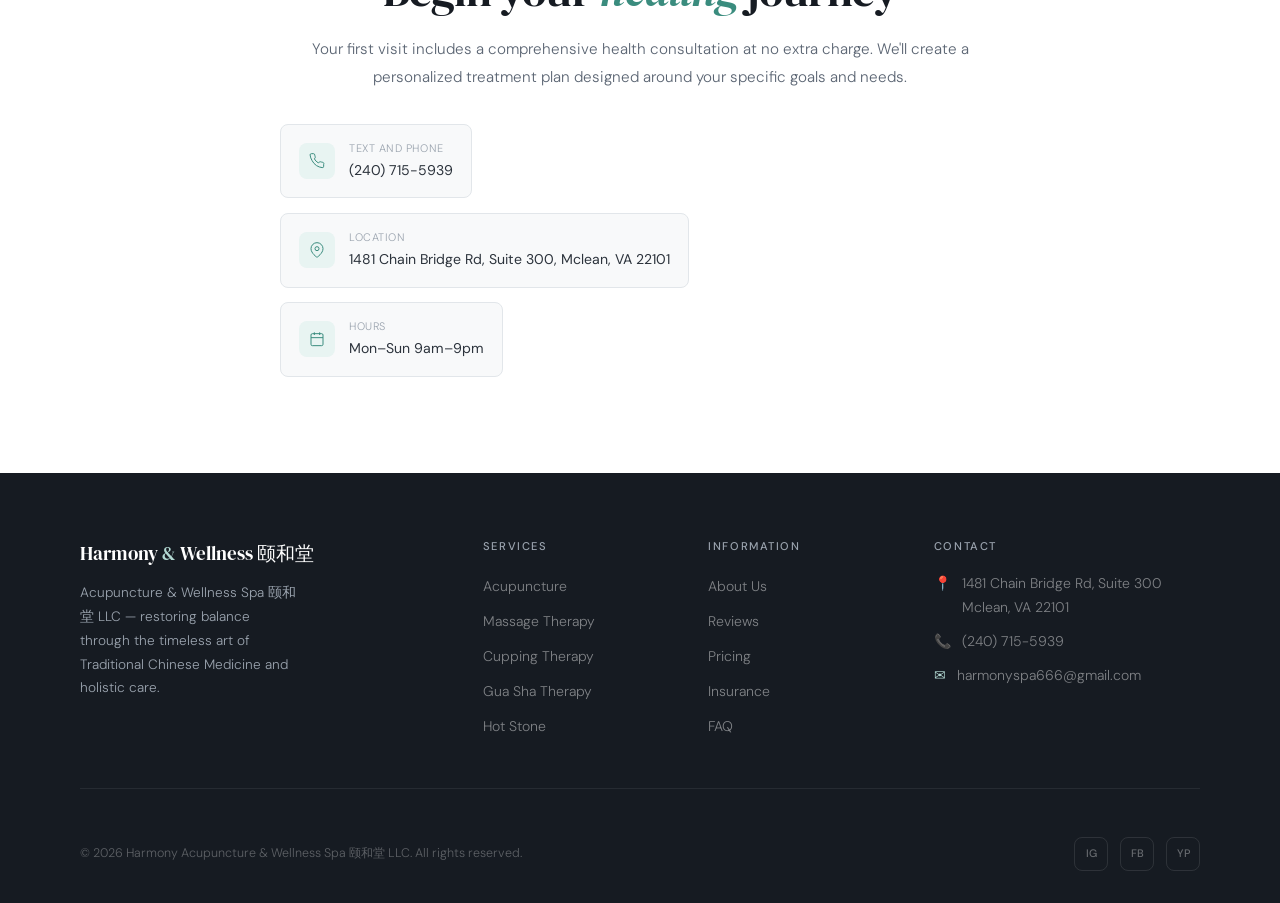
==== commit 806c3c16: "Refine content, add bilingual names, and reorder homepage sections - Add Chinese names (颐和堂, service" ====
--- a/index.html
+++ b/index.html
@@ -3,7 +3,7 @@
 <head>
 <meta charset="UTF-8">
 <meta name="viewport" content="width=device-width, initial-scale=1.0">
-<title>Harmony Acupuncture & Wellness Spa</title>
+<title>Harmony Acupuncture & Wellness Spa 颐和堂</title>
 <link href="https://fonts.googleapis.com/css2?family=DM+Serif+Display:ital@0;1&family=DM+Sans:wght@300;400;500&display=swap" rel="stylesheet">
 <link rel="stylesheet" href="assets/css/main.css">
 </head>
@@ -11,20 +11,20 @@
 
 <!-- NAV -->
 <nav>
-  <a class="nav-logo" href="index.html">Harmony <span>&</span> Wellness</a>
+  <a class="nav-logo" href="index.html">Harmony <span>&</span> Wellness 颐和堂</a>
   <ul class="nav-links">
     <li><a href="#services">Services</a></li>
     <li><a href="#about">About</a></li>
     <li><a href="pages/reviews.html">Reviews</a></li>
     <li><a href="#contact">Contact</a></li>
   </ul>
-  <a class="nav-cta" href="#booking">Book Now by calling or texting us at 240-715-5939</a>
+  <a class="nav-cta" href="#booking">Text or call us at 240-715-5939</a>
 </nav>
 
 <!-- HERO -->
 <section class="hero">
   <div class="hero-left">
-    <div class="hero-tag fade-up">Acupuncture &amp; Wellness Spa</div>
+    <div class="hero-tag fade-up">Harmony Acupuncture &amp; Wellness Spa 颐和堂</div>
     <h1 class="hero-title fade-up delay-1">Restore your<br><em>inner harmony</em></h1>
     <p class="hero-subtitle fade-up delay-2">Traditional Chinese medicine and modern wellness therapies, thoughtfully combined to heal body, mind, and spirit.</p>
     <div class="hero-actions fade-up delay-3">
@@ -51,7 +51,7 @@
         <ul class="member-perks">
           <li>
             <svg viewBox="0 0 24 24"><polyline points="20 6 9 17 4 12"/></svg>
-            Massage at the member rate of <strong>$85</strong> / 60 min — save $15 every session
+            Massage at the member rate of <strong>$80</strong> / 60 min
           </li>
           <li>
             <svg viewBox="0 0 24 24"><polyline points="20 6 9 17 4 12"/></svg>
@@ -66,31 +66,11 @@
             <strong>Free</strong> Hot Stone therapy add-on
           </li>
         </ul>
-        <p class="member-note">Ask about packages when you call or text us at 240-715-5939.</p>
+        <p class="member-note">Ask about packages by texting us at 240-715-5939.</p>
       </div>
     </div>
   </div>
 </section>
-
-<!-- STATS -->
-<div class="stats-strip">
-  <div class="stat-item">
-    <div class="stat-num">15<span>+</span></div>
-    <div class="stat-label">Years of Practice</div>
-  </div>
-  <div class="stat-item">
-    <div class="stat-num">2,000<span>+</span></div>
-    <div class="stat-label">Clients Served</div>
-  </div>
-  <div class="stat-item">
-    <div class="stat-num">5</div>
-    <div class="stat-label">Specialty Services</div>
-  </div>
-  <div class="stat-item">
-    <div class="stat-num">100<span>%</span></div>
-    <div class="stat-label">Natural Therapies</div>
-  </div>
-</div>
 
 <!-- SERVICES -->
 <section class="services" id="services">
@@ -107,8 +87,19 @@
       <div class="service-icon">
         <svg viewBox="0 0 24 24"><path d="M12 2C6.5 2 2 6.5 2 12s4.5 10 10 10 10-4.5 10-10S17.5 2 12 2zm0 3v14M9 5l3-3 3 3M9 19l3 3 3-3"/></svg>
       </div>
-      <h3 class="service-name">Acupuncture</h3>
+      <h3 class="service-name">Acupuncture 针灸</h3>
       <p class="service-desc">Fine, sterile needles placed at key points to ease pain, calm the nervous system, and restore your body's natural balance.</p>
+
+      <div class="acu-detail">
+        <p class="acu-block"><span class="acu-label">Traditional View</span> TCM practitioners believe vital energy (Qi) flows through the body along pathways called meridians. Illness or pain occurs when these pathways are blocked, and needles are placed to clear the blockages and restore balance.</p>
+        <p class="acu-block"><span class="acu-label">Scientific View</span> Western medicine suggests acupuncture stimulates the nervous system, potentially triggering the release of natural painkillers (endorphins) and neurotransmitters such as serotonin. It is recognized by organizations like the National Center for Complementary and Integrative Health (NCCIH) as effective for a variety of conditions, including:</p>
+        <ul class="acu-conditions">
+          <li>Back, joint, and neck pain</li>
+          <li>Migraines and tension headaches</li>
+          <li>Osteoarthritis</li>
+        </ul>
+      </div>
+
       <p class="service-price"><strong>$150</strong> initial treatment · <strong>$120</strong> follow-up session</p>
       <a class="service-link" href="#booking">Learn more →</a>
     </div>
@@ -117,9 +108,23 @@
       <div class="service-icon">
         <svg viewBox="0 0 24 24"><path d="M20.84 4.61a5.5 5.5 0 0 0-7.78 0L12 5.67l-1.06-1.06a5.5 5.5 0 0 0-7.78 7.78l1.06 1.06L12 21.23l7.78-7.78 1.06-1.06a5.5 5.5 0 0 0 0-7.78z"/></svg>
       </div>
-      <h3 class="service-name">Massage Therapy</h3>
-      <p class="service-desc">Personalized bodywork — from gentle Swedish strokes to deep tissue release — tailored to melt away tension and restore mobility.</p>
-      <p class="service-price"><strong>$100</strong> / 60 min · <strong>$85</strong> / 60 min for members</p>
+      <h3 class="service-name">Massage Therapy 按摩治疗</h3>
+      <p class="service-desc">Personalized therapeutic bodywork rooted in Traditional Chinese Medicine, offered in styles tailored to your body's needs.</p>
+      <p class="service-price"><strong>$80</strong> / 60 min for members</p>
+
+      <div class="massage-styles">
+        <div class="styles-title">Our massage styles</div>
+        <ul class="style-list">
+          <li class="style-item">
+            <span class="style-name">Meridian Massage 中医经络按摩</span>
+            <p class="style-desc">A therapeutic bodywork technique grounded in Traditional Chinese Medicine. By stimulating the body's meridians — its natural network of energy pathways — Meridian Massage releases stagnant Qi, relieves muscular tension, and restores a sense of physical and internal balance.</p>
+          </li>
+          <li class="style-item">
+            <span class="style-name">Prenatal &amp; Postnatal Massage 女性按摩</span>
+            <p class="style-desc">Prenatal and postnatal massages offer targeted relief for your changing body, supporting expectant mothers and aiding recovery after childbirth.</p>
+          </li>
+        </ul>
+      </div>
 
       <div class="addons">
         <div class="addons-title">Enhance your massage with add-ons</div>
@@ -130,8 +135,8 @@
             </div>
             <div class="addon-body">
               <div class="addon-head">
-                <span class="addon-name">Cupping Therapy</span>
-                <span class="addon-price"><strong>$20</strong> · Free for members</span>
+                <span class="addon-name">Cupping Therapy 拔罐</span>
+                <span class="addon-price"><strong>Free</strong> for members</span>
               </div>
               <p class="addon-desc">Gentle suction cups draw fresh blood flow to tight areas, easing muscle soreness and supporting your body's recovery.</p>
             </div>
@@ -142,8 +147,8 @@
             </div>
             <div class="addon-body">
               <div class="addon-head">
-                <span class="addon-name">Gua Sha Therapy</span>
-                <span class="addon-price"><strong>$20</strong> · Free for members</span>
+                <span class="addon-name">Gua Sha Therapy 刮痧</span>
+                <span class="addon-price"><strong>Free</strong> for members</span>
               </div>
               <p class="addon-desc">Smooth jade or rose quartz tools glide across the skin to boost circulation, relieve tension, and leave you glowing.</p>
             </div>
@@ -154,8 +159,8 @@
             </div>
             <div class="addon-body">
               <div class="addon-head">
-                <span class="addon-name">Hot Stone</span>
-                <span class="addon-price"><strong>$20</strong> · Free for members</span>
+                <span class="addon-name">Hot Stone 热石</span>
+                <span class="addon-price"><strong>Free</strong> for members</span>
               </div>
               <p class="addon-desc">Warm stones glide over tired muscles, easing knots and stress while soothing both body and mind into deep calm.</p>
             </div>
@@ -167,6 +172,26 @@
     </div>
   </div>
 </section>
+
+<!-- STATS -->
+<div class="stats-strip">
+  <div class="stat-item">
+    <div class="stat-num">15<span>+</span></div>
+    <div class="stat-label">Years of Practice</div>
+  </div>
+  <div class="stat-item">
+    <div class="stat-num">2,000<span>+</span></div>
+    <div class="stat-label">Clients Served</div>
+  </div>
+  <div class="stat-item">
+    <div class="stat-num">5</div>
+    <div class="stat-label">Specialty Services</div>
+  </div>
+  <div class="stat-item">
+    <div class="stat-num">100<span>%</span></div>
+    <div class="stat-label">Natural Therapies</div>
+  </div>
+</div>
 
 <!-- ABOUT -->
 <section class="about" id="about">
@@ -193,7 +218,7 @@
   <div class="about-content">
     <div class="eyebrow">Our philosophy</div>
     <h2 class="section-title">Rooted in <em>tradition</em>, guided by care</h2>
-    <p>At Harmony Acupuncture & Wellness Spa, we believe that lasting health comes from treating the whole person — not just the symptom. Our licensed practitioners blend thousands of years of Traditional Chinese Medicine with the latest evidence-based wellness techniques.</p>
+    <p>At Harmony Acupuncture & Wellness Spa 颐和堂, we believe that lasting health comes from treating the whole person — not just the symptom. Our licensed practitioners blend thousands of years of Traditional Chinese Medicine with the latest evidence-based wellness techniques.</p>
     <p>Every session begins with a thorough consultation, ensuring your treatment plan is as unique as you are. Whether you're seeking relief from chronic pain, stress reduction, or simply a deeper sense of balance, we're here to guide your journey.</p>
     <div class="about-features">
       <div class="about-feature">
@@ -236,7 +261,7 @@
           <svg viewBox="0 0 24 24"><path d="M22 16.92v3a2 2 0 0 1-2.18 2 19.79 19.79 0 0 1-8.63-3.07A19.5 19.5 0 0 1 4.69 11.5a19.79 19.79 0 0 1-3.07-8.67A2 2 0 0 1 3.6 1h3a2 2 0 0 1 2 1.72 12.84 12.84 0 0 0 .7 2.81 2 2 0 0 1-.45 2.11L8.09 8.91a16 16 0 0 0 6 6l1.27-1.27a2 2 0 0 1 2.11-.45 12.84 12.84 0 0 0 2.81.7A2 2 0 0 1 22 16.92z"/></svg>
         </div>
         <div>
-          <div class="contact-item-label">Phone</div>
+          <div class="contact-item-label">Text and Phone</div>
           <div class="contact-item-val" data-config="phone"></div>
         </div>
       </div>
@@ -266,8 +291,8 @@
 <footer>
   <div class="footer-grid">
     <div>
-      <div class="footer-logo">Harmony <span>&</span> Wellness</div>
-      <p class="footer-desc">Acupuncture &amp; Wellness Spa LLC — restoring balance through the timeless art of Traditional Chinese Medicine and holistic care.</p>
+      <div class="footer-logo">Harmony <span>&</span> Wellness 颐和堂</div>
+      <p class="footer-desc">Acupuncture &amp; Wellness Spa 颐和堂 LLC — restoring balance through the timeless art of Traditional Chinese Medicine and holistic care.</p>
     </div>
     <div>
       <div class="footer-col-title">Services</div>
@@ -277,7 +302,6 @@
         <li><a href="#services">Cupping Therapy</a></li>
         <li><a href="#services">Gua Sha Therapy</a></li>
         <li><a href="#services">Hot Stone</a></li>
-        <li><a href="#services">Herbal Consultations</a></li>
       </ul>
     </div>
     <div>
@@ -307,7 +331,7 @@
     </div>
   </div>
   <div class="footer-bottom">
-    <div class="footer-copy">© 2026 Harmony Acupuncture &amp; Wellness Spa LLC. All rights reserved.</div>
+    <div class="footer-copy">© 2026 Harmony Acupuncture &amp; Wellness Spa 颐和堂 LLC. All rights reserved.</div>
     <div class="footer-socials">
       <a class="footer-social" href="#" title="Instagram">IG</a>
       <a class="footer-social" href="#" title="Facebook">FB</a>
--- a/assets/css/main.css
+++ b/assets/css/main.css
@@ -482,6 +482,91 @@
 }
 
 .service-card:hover .service-link { gap: 0.6rem; }
+
+/* Expanded detail (Acupuncture) */
+.acu-detail {
+  margin-bottom: 1.2rem;
+  padding-top: 1.2rem;
+  border-top: 1px solid var(--gray-200);
+}
+
+.acu-block {
+  font-size: 0.82rem;
+  color: var(--gray-600);
+  line-height: 1.65;
+  margin-bottom: 0.9rem;
+}
+
+.acu-label {
+  display: block;
+  font-family: 'DM Serif Display', serif;
+  font-size: 0.95rem;
+  color: var(--gray-900);
+  margin-bottom: 0.2rem;
+}
+
+.acu-conditions {
+  list-style: none;
+  margin-top: -0.3rem;
+}
+
+.acu-conditions li {
+  position: relative;
+  padding-left: 1.1rem;
+  font-size: 0.82rem;
+  color: var(--gray-800);
+  line-height: 1.6;
+  margin-bottom: 0.3rem;
+}
+
+.acu-conditions li::before {
+  content: '';
+  position: absolute;
+  left: 0; top: 0.6em;
+  width: 5px; height: 5px;
+  border-radius: 50%;
+  background: var(--teal);
+}
+
+/* Massage styles nested under a main service */
+.massage-styles {
+  margin: 0.4rem 0 0.4rem;
+  padding-top: 1.2rem;
+  border-top: 1px solid var(--gray-200);
+}
+
+.styles-title {
+  font-size: 0.7rem;
+  font-weight: 600;
+  letter-spacing: 0.07em;
+  text-transform: uppercase;
+  color: var(--teal);
+  margin-bottom: 1.1rem;
+}
+
+.style-list { list-style: none; }
+
+.style-item {
+  padding: 0.9rem 0;
+  border-bottom: 1px solid var(--gray-100);
+}
+
+.style-item:last-child { border-bottom: none; padding-bottom: 0; }
+.style-item:first-child { padding-top: 0; }
+
+.style-name {
+  display: block;
+  font-family: 'DM Serif Display', serif;
+  font-size: 1rem;
+  color: var(--gray-900);
+  margin-bottom: 0.3rem;
+}
+
+.style-desc {
+  font-size: 0.8rem;
+  color: var(--gray-600);
+  line-height: 1.6;
+}
 
 /* Add-ons nested under a main service */
 .addons {
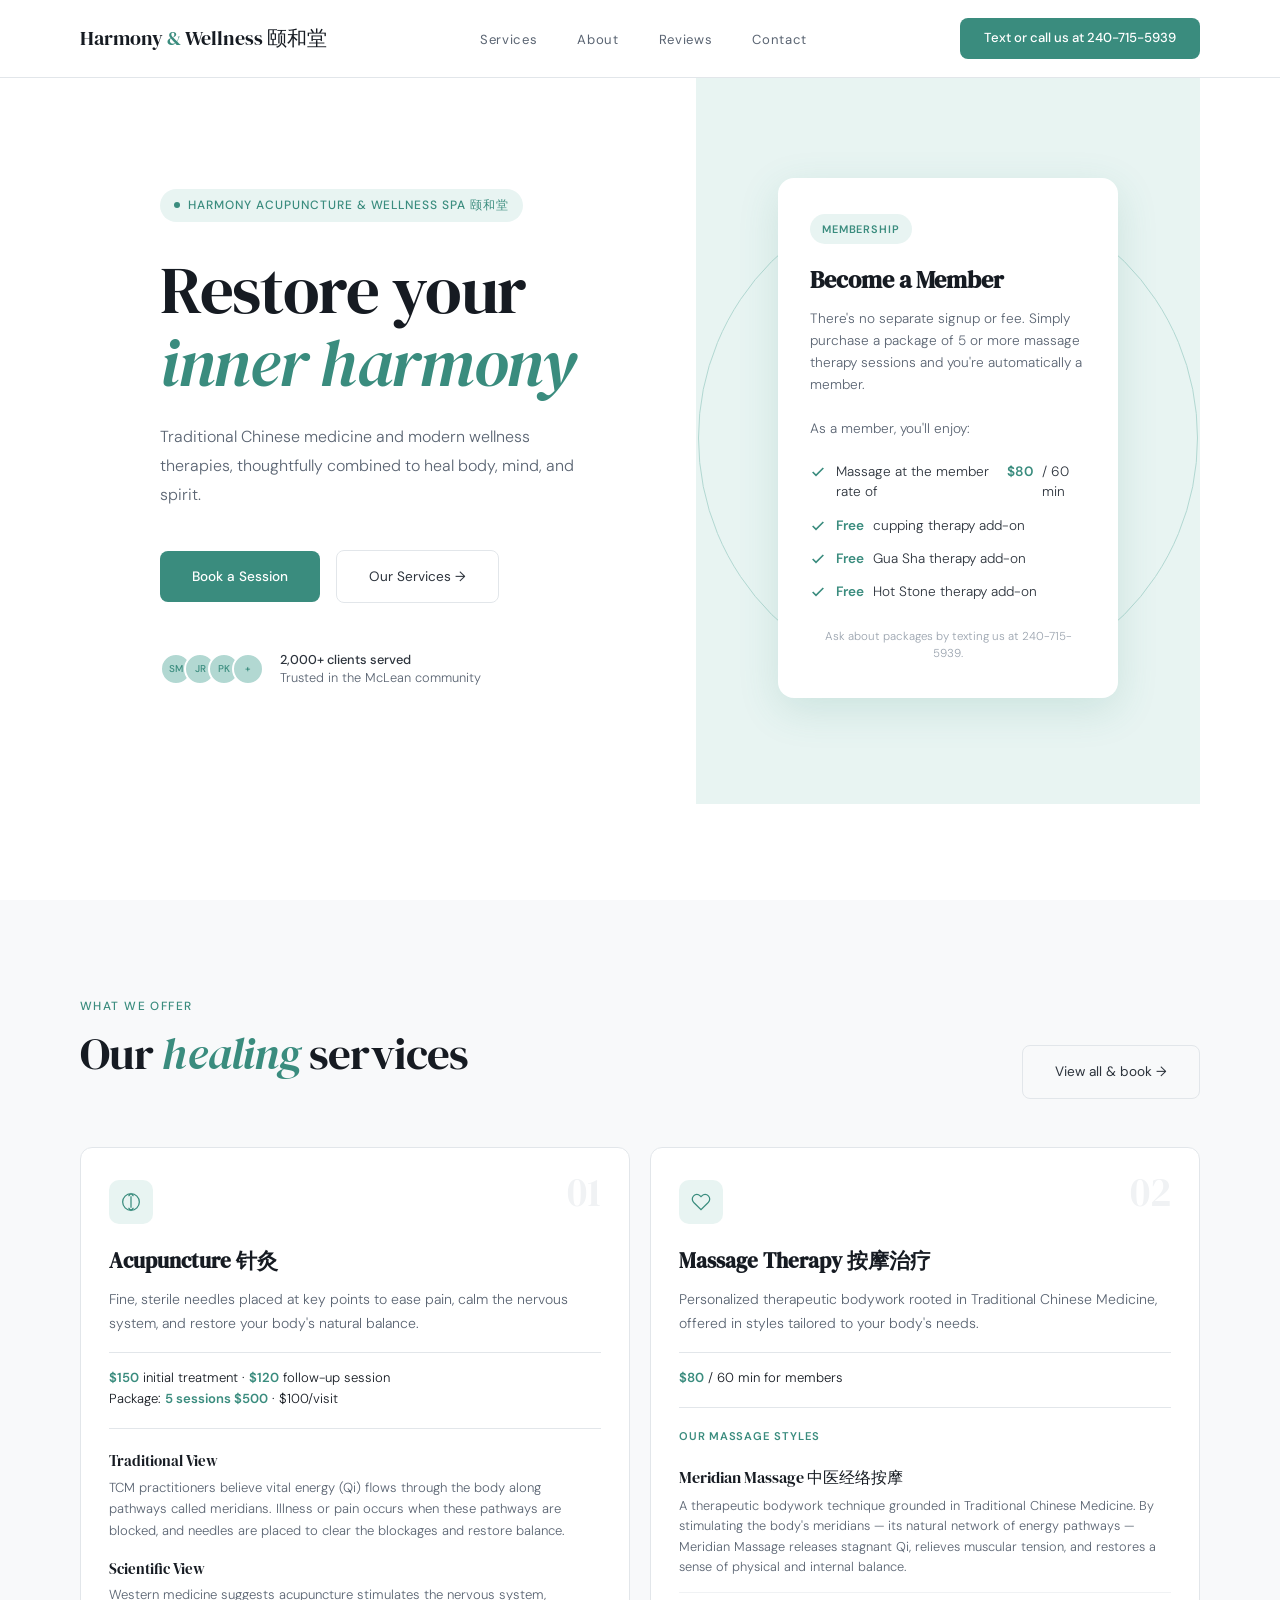
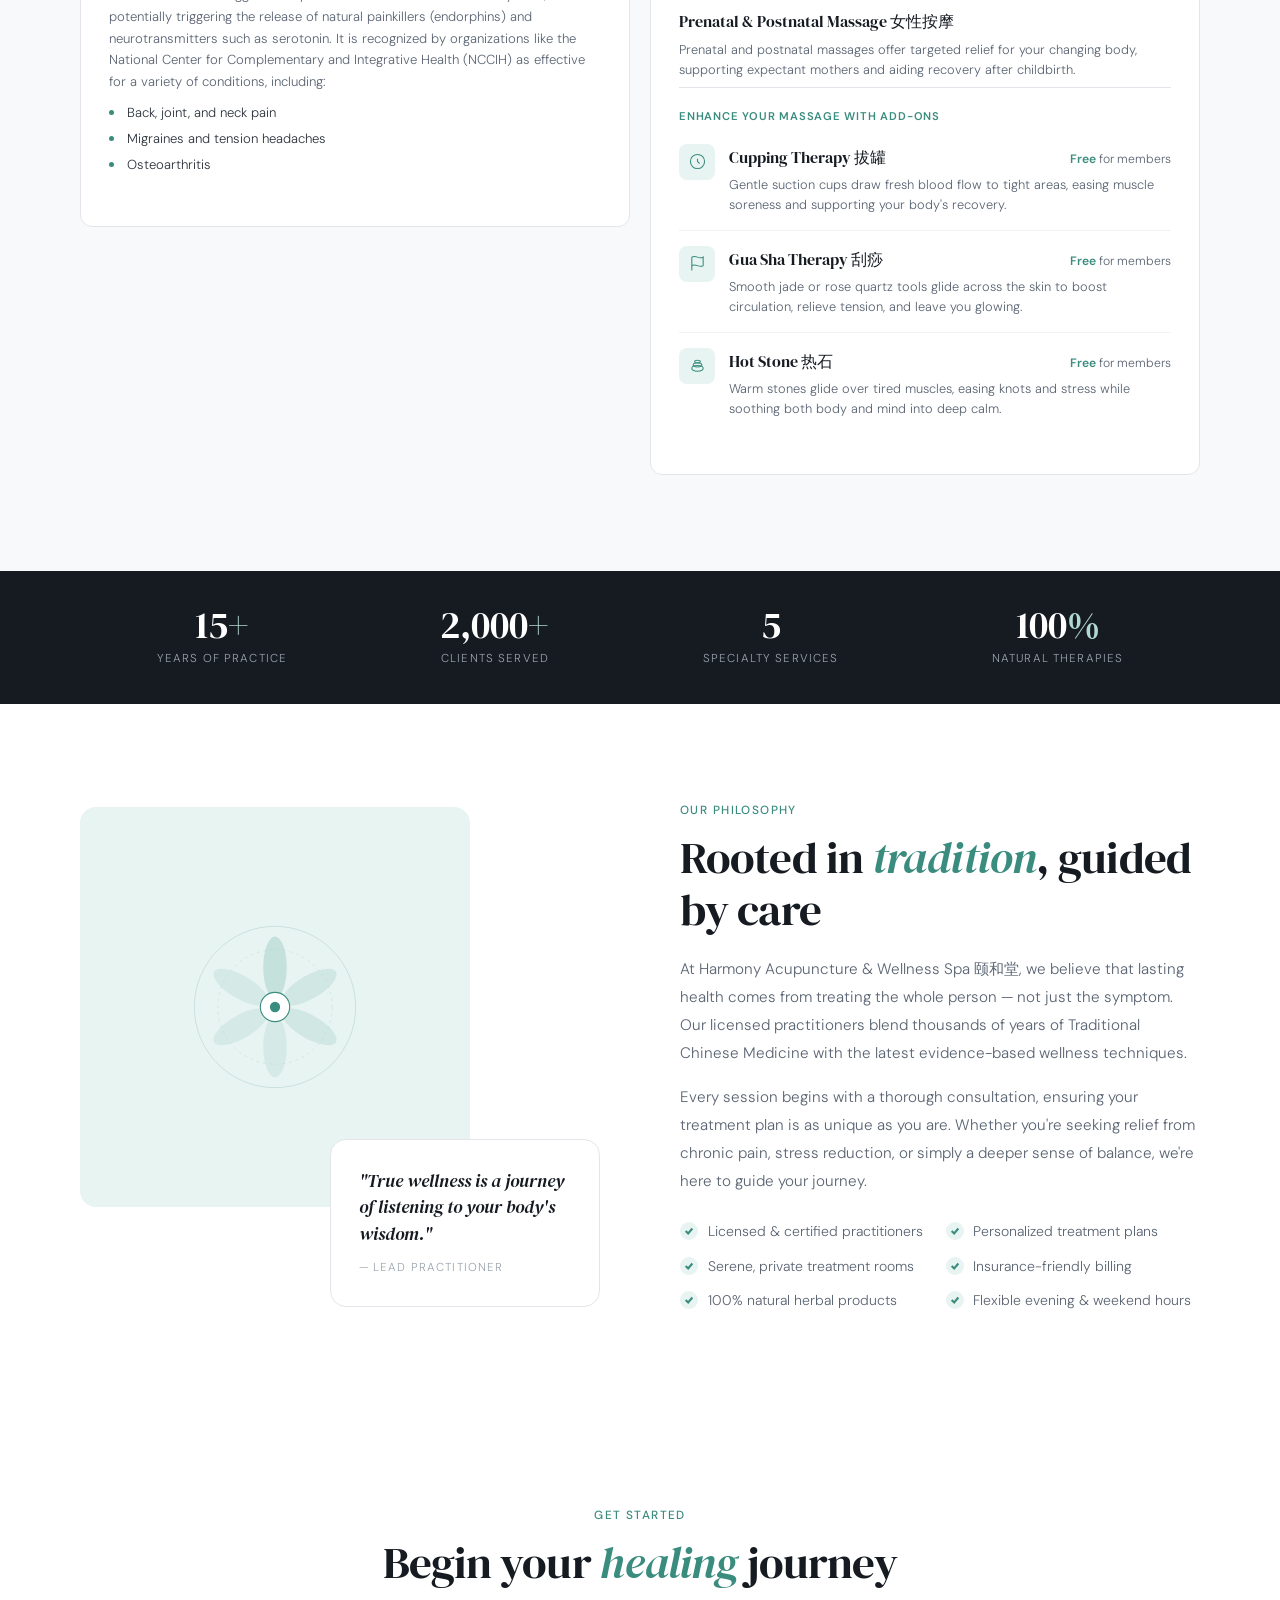
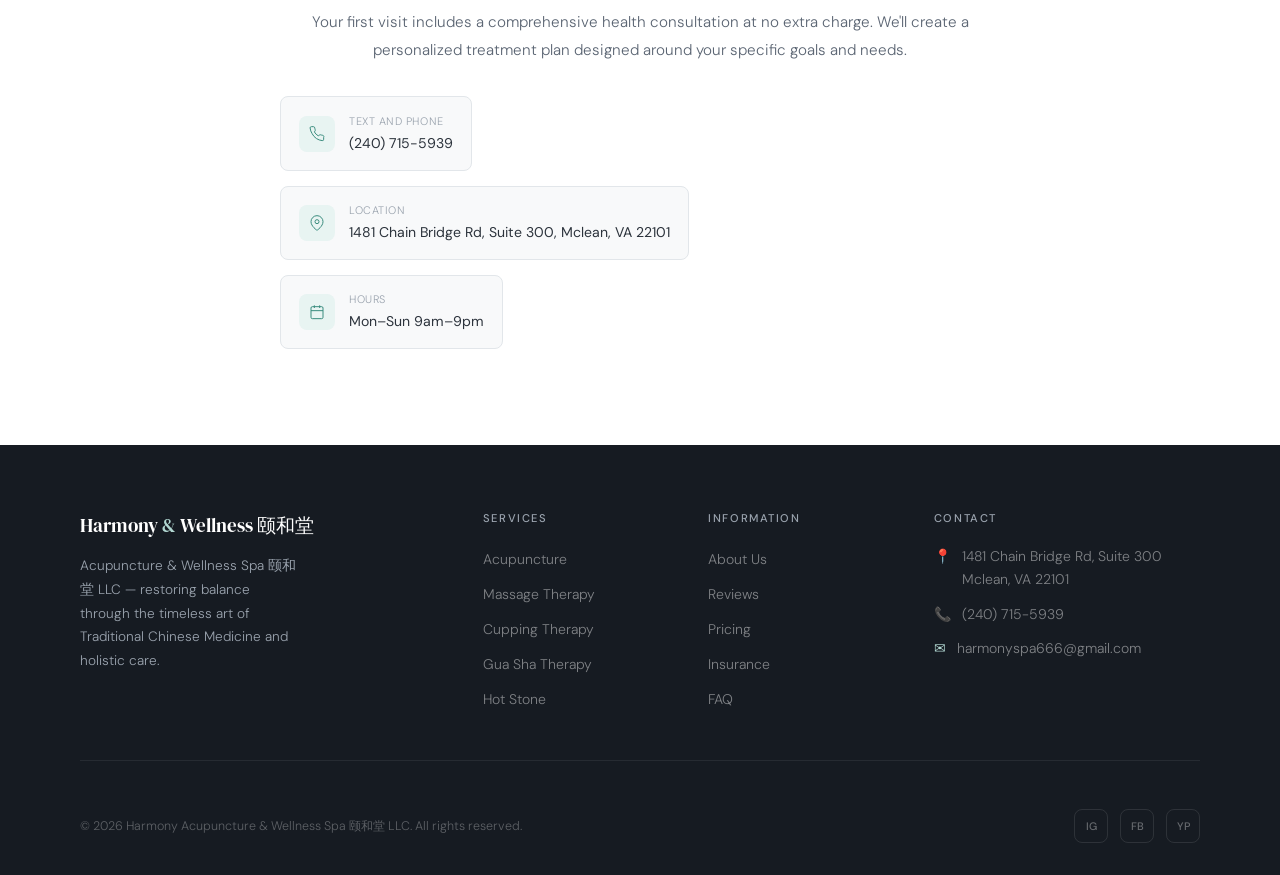
==== commit 498ca30c: "Adjust Acupuncture card: reposition price, add package, drop Learn more - Move per-session price dir" ====
--- a/index.html
+++ b/index.html
@@ -89,6 +89,7 @@
       </div>
       <h3 class="service-name">Acupuncture 针灸</h3>
       <p class="service-desc">Fine, sterile needles placed at key points to ease pain, calm the nervous system, and restore your body's natural balance.</p>
+      <p class="service-price"><strong>$150</strong> initial treatment · <strong>$120</strong> follow-up session<br>Package: <strong>5 sessions $500</strong> · $100/visit</p>
 
       <div class="acu-detail">
         <p class="acu-block"><span class="acu-label">Traditional View</span> TCM practitioners believe vital energy (Qi) flows through the body along pathways called meridians. Illness or pain occurs when these pathways are blocked, and needles are placed to clear the blockages and restore balance.</p>
@@ -99,9 +100,6 @@
           <li>Osteoarthritis</li>
         </ul>
       </div>
-
-      <p class="service-price"><strong>$150</strong> initial treatment · <strong>$120</strong> follow-up session</p>
-      <a class="service-link" href="#booking">Learn more →</a>
     </div>
     <div class="service-card">
       <div class="service-num">02</div>
@@ -167,8 +165,6 @@
           </li>
         </ul>
       </div>
-
-      <a class="service-link" href="#booking">Learn more →</a>
     </div>
   </div>
 </section>
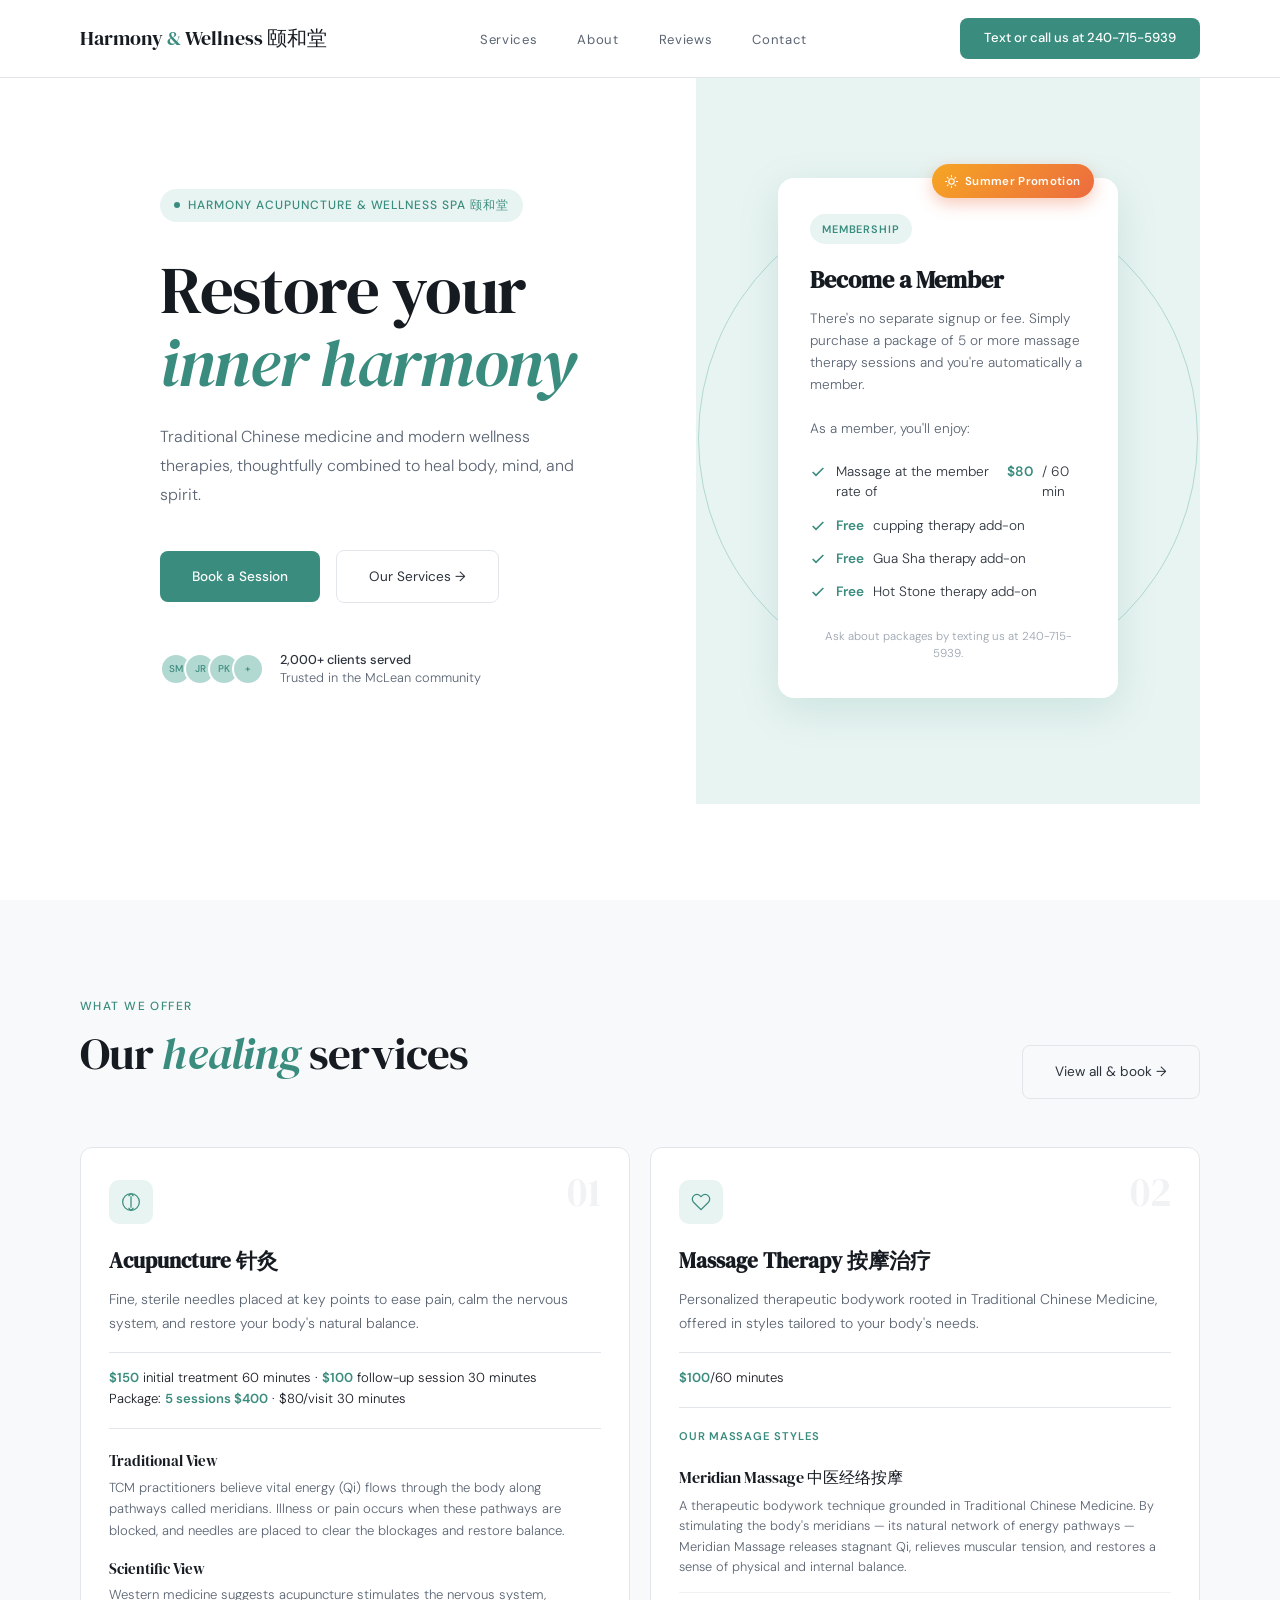
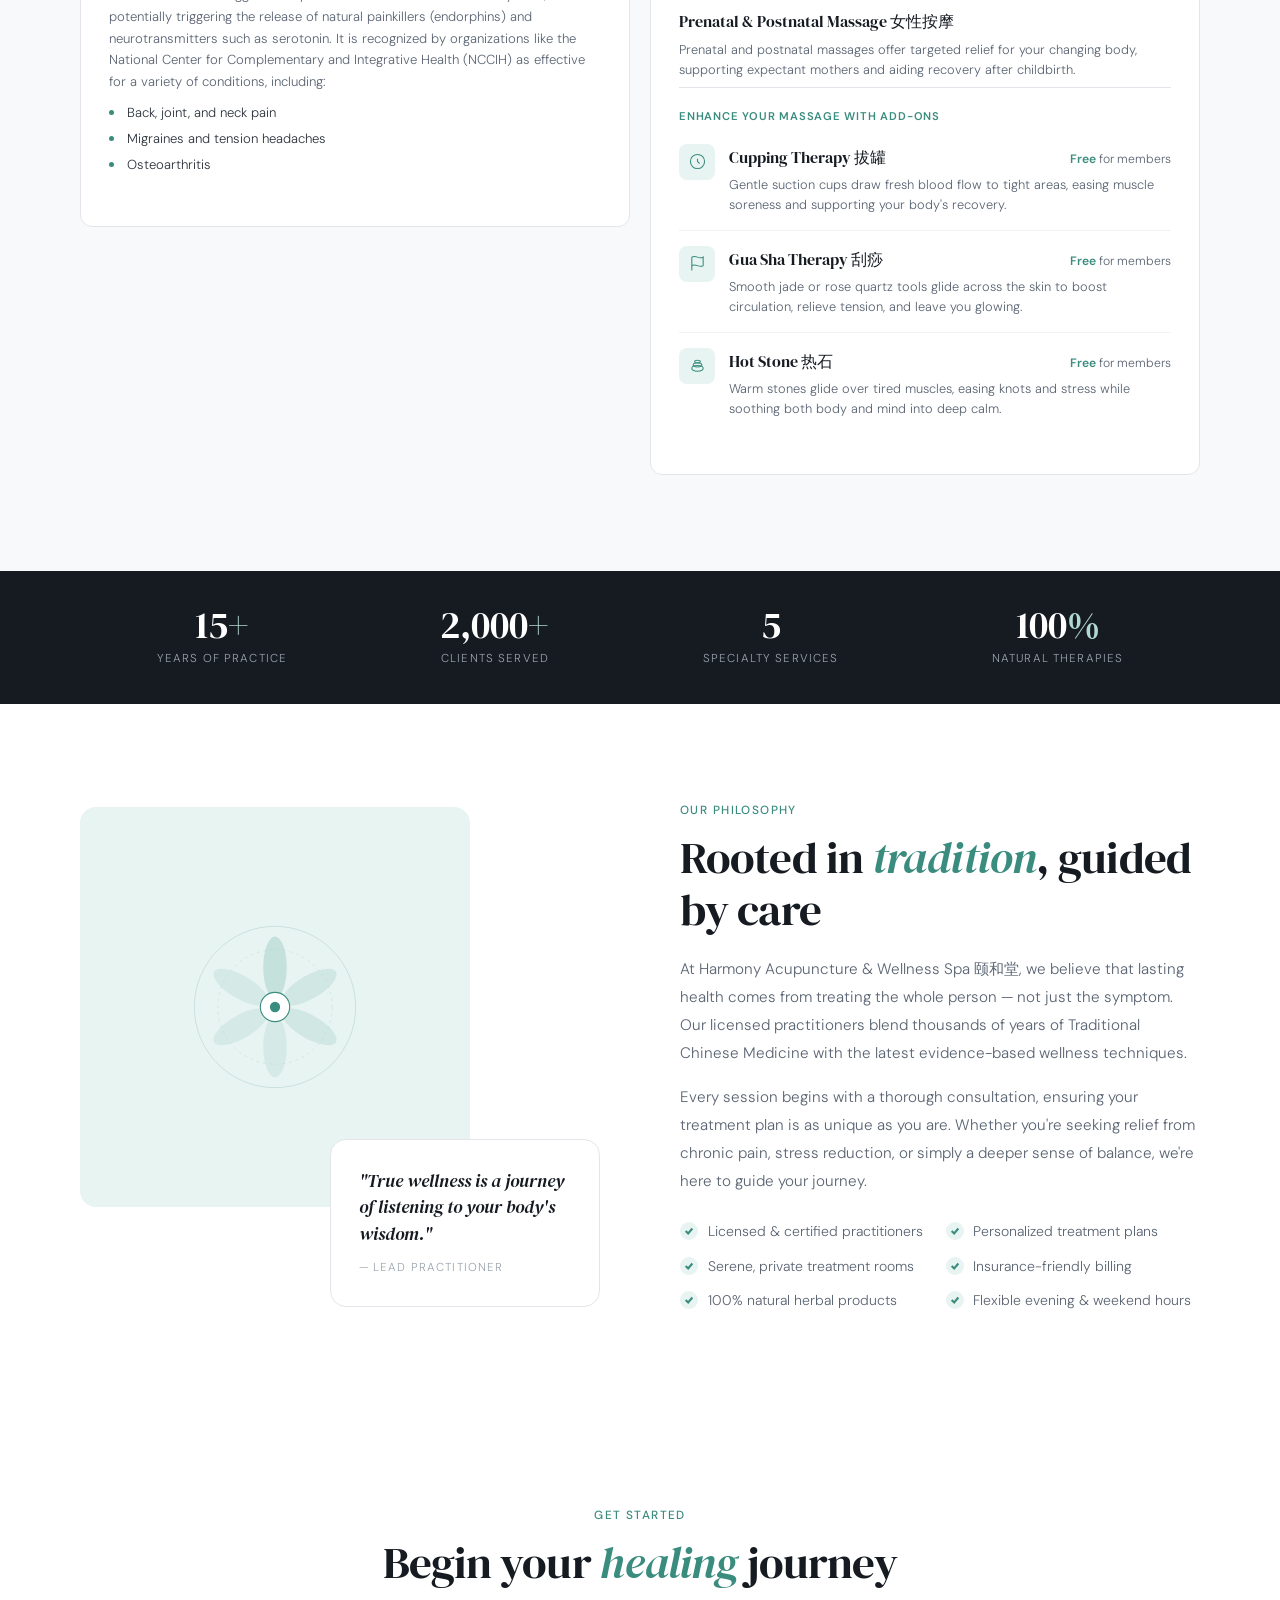
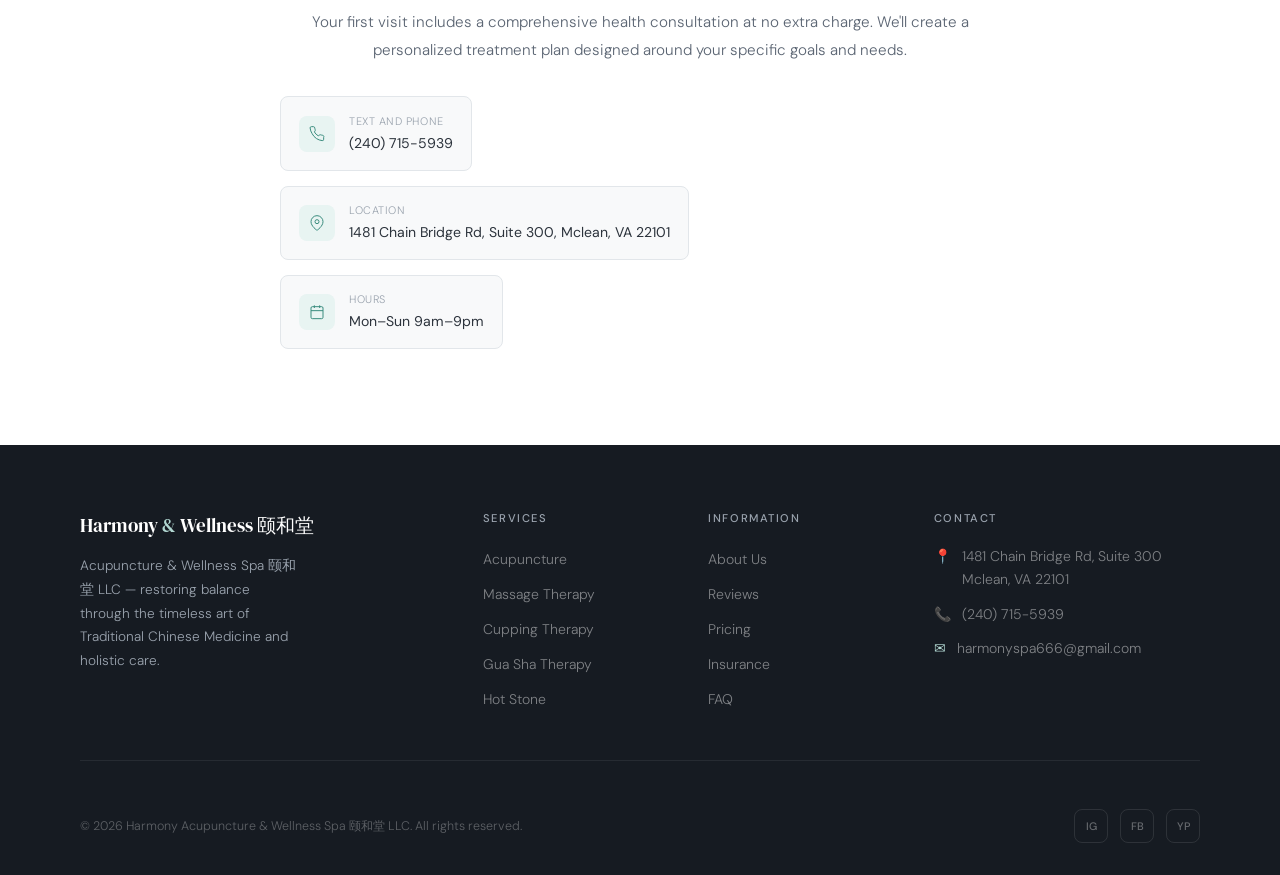
==== commit 65c8ca46: "Add Summer Promotion badge and update service pricing - Add "Summer Promotion" sun badge to the memb" ====
--- a/index.html
+++ b/index.html
@@ -44,6 +44,10 @@
   <div class="hero-right">
     <div class="hero-graphic">
       <div class="member-card fade-up delay-2">
+        <span class="promo-badge">
+          <svg viewBox="0 0 24 24"><circle cx="12" cy="12" r="5"/><line x1="12" y1="1" x2="12" y2="3"/><line x1="12" y1="21" x2="12" y2="23"/><line x1="4.22" y1="4.22" x2="5.64" y2="5.64"/><line x1="18.36" y1="18.36" x2="19.78" y2="19.78"/><line x1="1" y1="12" x2="3" y2="12"/><line x1="21" y1="12" x2="23" y2="12"/><line x1="4.22" y1="19.78" x2="5.64" y2="18.36"/><line x1="18.36" y1="5.64" x2="19.78" y2="4.22"/></svg>
+          Summer Promotion
+        </span>
         <span class="member-badge">Membership</span>
         <h3 class="member-title">Become a Member</h3>
         <p class="member-sub">There's no separate signup or fee. Simply purchase a package of 5 or more massage therapy sessions and you're automatically a member.</p>
@@ -89,7 +93,7 @@
       </div>
       <h3 class="service-name">Acupuncture 针灸</h3>
       <p class="service-desc">Fine, sterile needles placed at key points to ease pain, calm the nervous system, and restore your body's natural balance.</p>
-      <p class="service-price"><strong>$150</strong> initial treatment · <strong>$120</strong> follow-up session<br>Package: <strong>5 sessions $500</strong> · $100/visit</p>
+      <p class="service-price"><strong>$150</strong> initial treatment 60 minutes · <strong>$100</strong> follow-up session 30 minutes<br>Package: <strong>5 sessions $400</strong> · $80/visit 30 minutes</p>
 
       <div class="acu-detail">
         <p class="acu-block"><span class="acu-label">Traditional View</span> TCM practitioners believe vital energy (Qi) flows through the body along pathways called meridians. Illness or pain occurs when these pathways are blocked, and needles are placed to clear the blockages and restore balance.</p>
@@ -108,7 +112,7 @@
       </div>
       <h3 class="service-name">Massage Therapy 按摩治疗</h3>
       <p class="service-desc">Personalized therapeutic bodywork rooted in Traditional Chinese Medicine, offered in styles tailored to your body's needs.</p>
-      <p class="service-price"><strong>$80</strong> / 60 min for members</p>
+      <p class="service-price"><strong>$100</strong>/60 minutes</p>
 
       <div class="massage-styles">
         <div class="styles-title">Our massage styles</div>
--- a/assets/css/main.css
+++ b/assets/css/main.css
@@ -298,12 +298,37 @@
 .hero-card-val { font-size: 0.9rem; font-weight: 500; color: var(--gray-900); }
 
 .member-card {
+  position: relative;
   background: var(--white);
   border-radius: 16px;
   padding: 2.2rem 2rem;
   max-width: 340px;
   box-shadow: 0 12px 40px rgba(58,140,126,0.16);
   text-align: left;
+}
+
+.promo-badge {
+  position: absolute;
+  top: -14px; right: 1.5rem;
+  display: inline-flex;
+  align-items: center;
+  gap: 0.4rem;
+  font-size: 0.72rem;
+  font-weight: 600;
+  letter-spacing: 0.03em;
+  color: var(--white);
+  background: linear-gradient(135deg, #f6a623, #ec6b3f);
+  padding: 0.45rem 0.85rem;
+  border-radius: 100px;
+  box-shadow: 0 6px 16px rgba(236,107,63,0.35);
+}
+
+.promo-badge svg {
+  width: 13px; height: 13px;
+  stroke: var(--white);
+  fill: none;
+  stroke-width: 2;
+  stroke-linecap: round;
 }
 
 .member-badge {
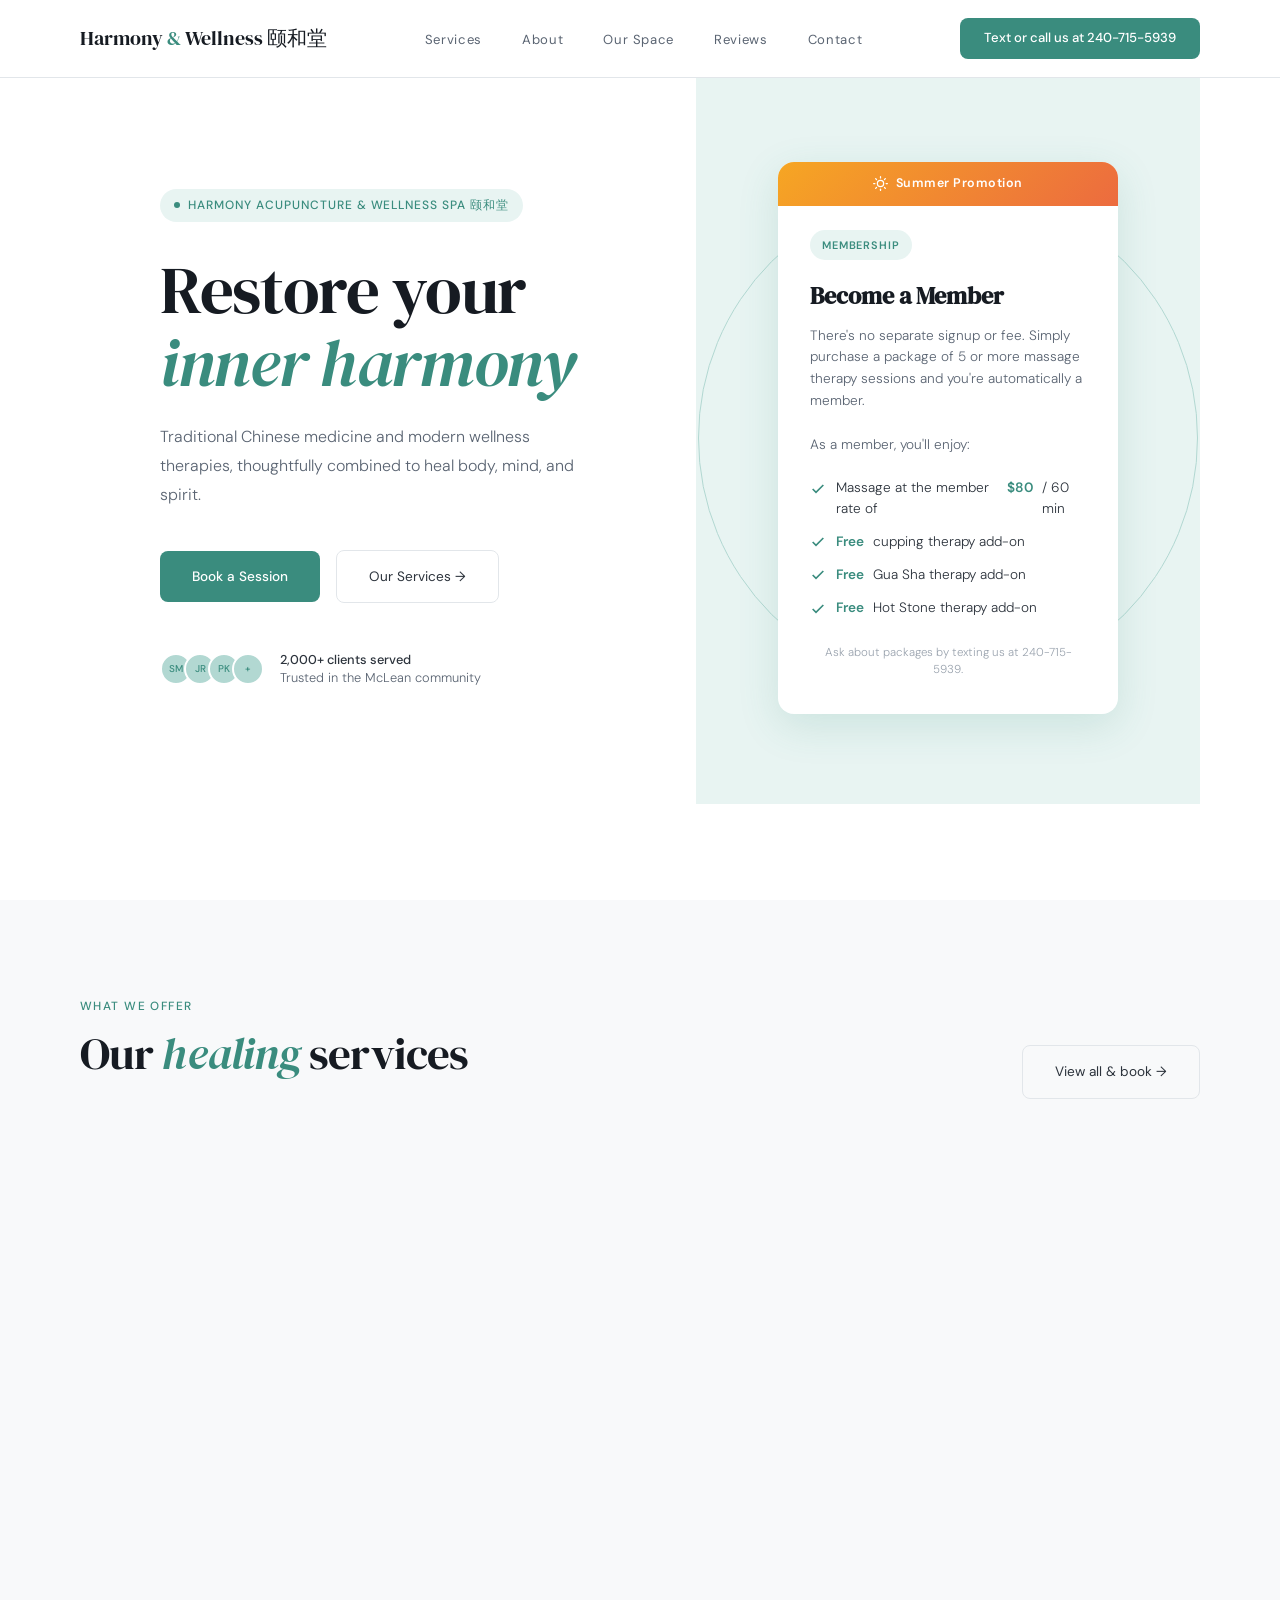
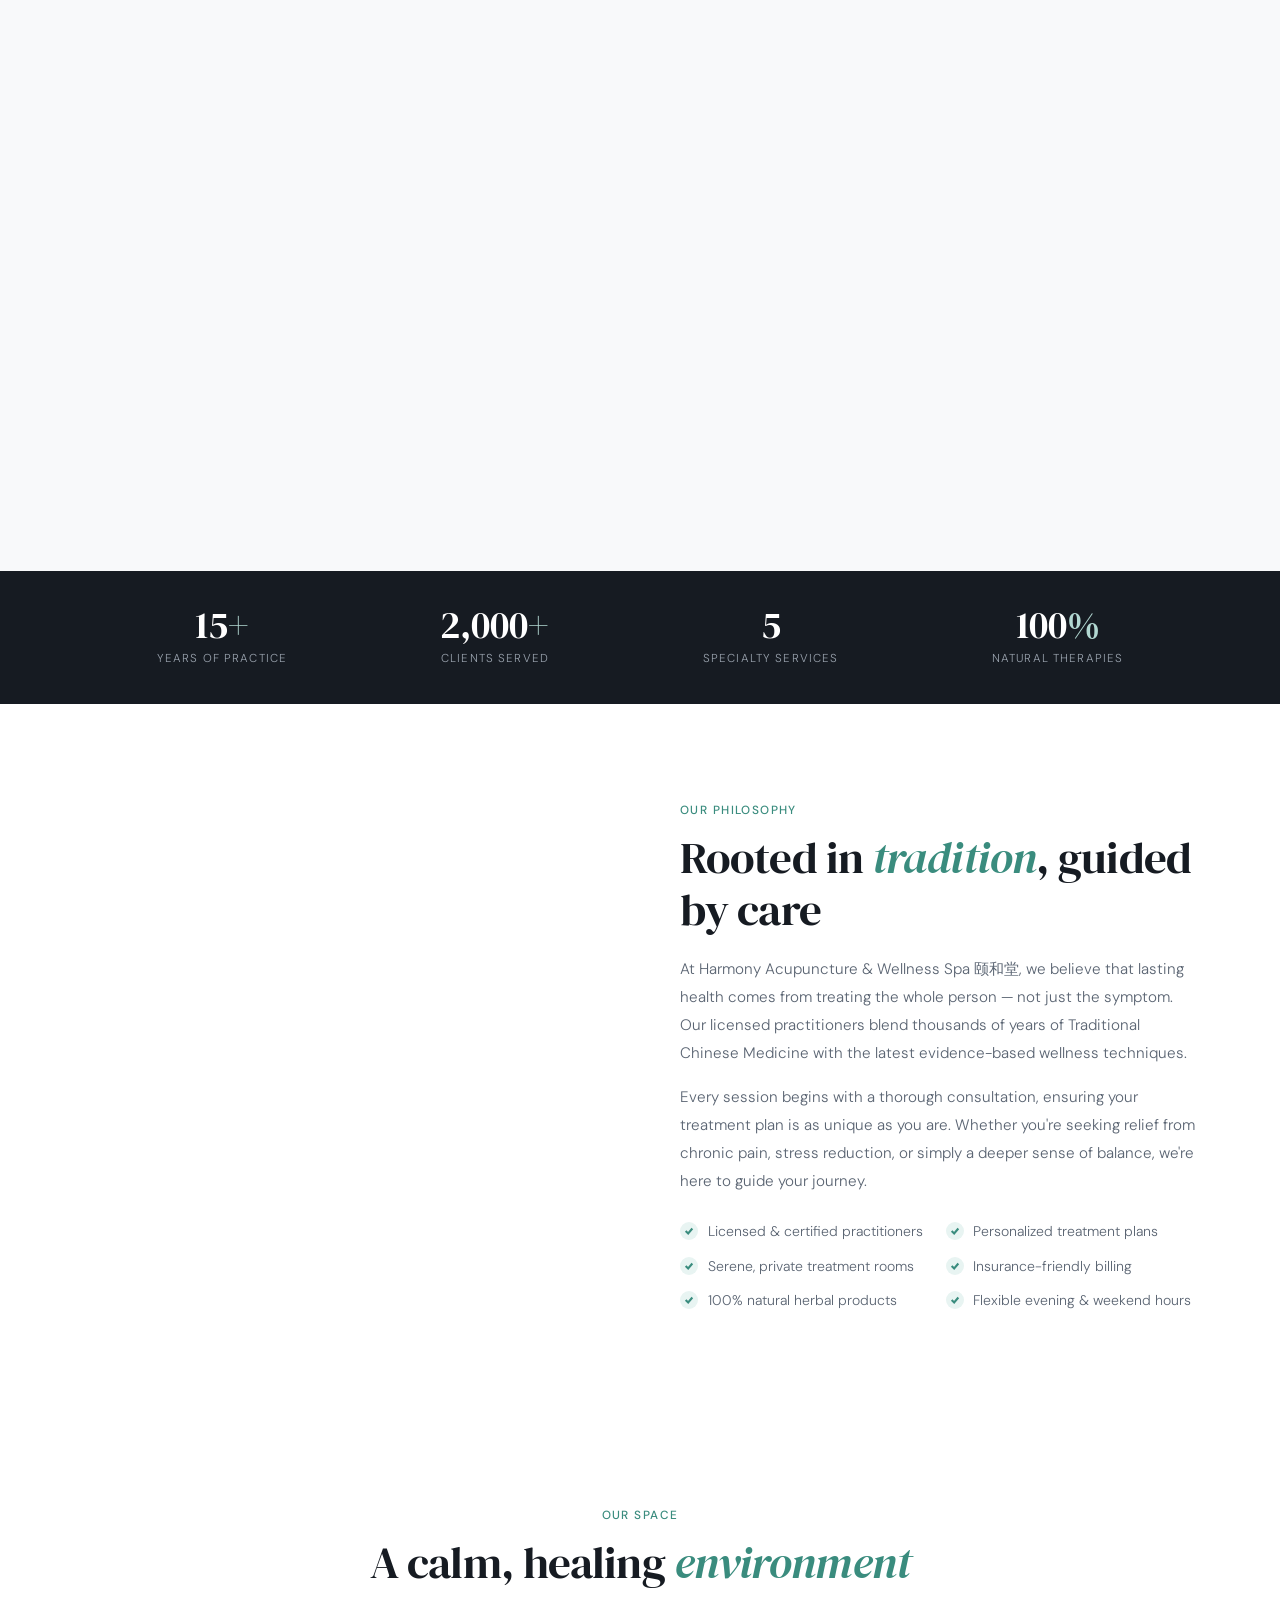
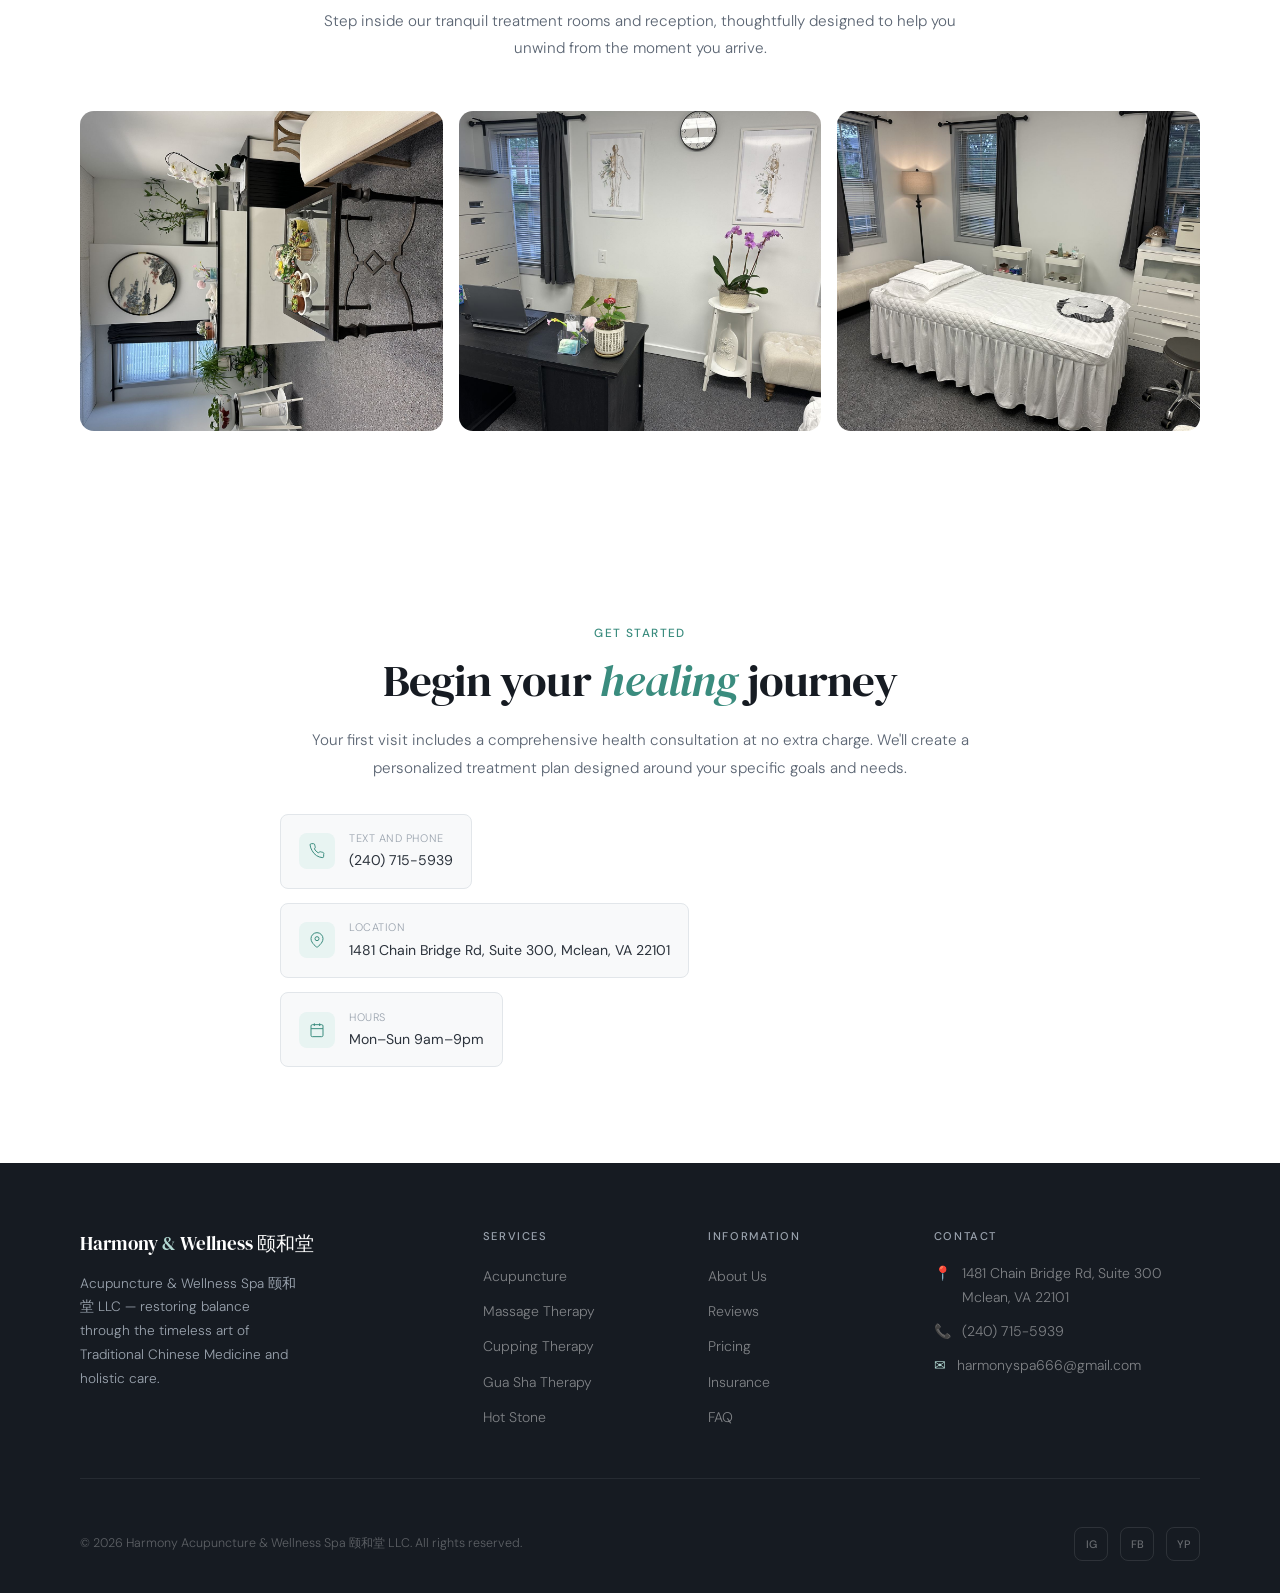
==== commit a4af4140: "Add Our Space interior photo gallery - Add gallery section with three interior photos between About " ====
--- a/index.html
+++ b/index.html
@@ -15,6 +15,7 @@
   <ul class="nav-links">
     <li><a href="#services">Services</a></li>
     <li><a href="#about">About</a></li>
+    <li><a href="#gallery">Our Space</a></li>
     <li><a href="pages/reviews.html">Reviews</a></li>
     <li><a href="#contact">Contact</a></li>
   </ul>
@@ -249,6 +250,26 @@
   </div>
 </section>
 
+<!-- GALLERY -->
+<section class="gallery" id="gallery">
+  <div class="gallery-header">
+    <div class="eyebrow">Our space</div>
+    <h2 class="section-title">A calm, healing <em>environment</em></h2>
+    <p class="gallery-sub">Step inside our tranquil treatment rooms and reception, thoughtfully designed to help you unwind from the moment you arrive.</p>
+  </div>
+  <div class="gallery-grid">
+    <figure class="gallery-item">
+      <img src="assets/images/interior-1.jpg" alt="Harmony spa interior" loading="lazy">
+    </figure>
+    <figure class="gallery-item">
+      <img src="assets/images/interior-2.jpg" alt="Harmony spa treatment room" loading="lazy">
+    </figure>
+    <figure class="gallery-item">
+      <img src="assets/images/interior-3.jpg" alt="Harmony spa interior" loading="lazy">
+    </figure>
+  </div>
+</section>
+
 <!-- BOOKING -->
 <section class="booking" id="booking">
   <div class="booking-info">
--- a/assets/css/main.css
+++ b/assets/css/main.css
@@ -305,30 +305,30 @@
   max-width: 340px;
   box-shadow: 0 12px 40px rgba(58,140,126,0.16);
   text-align: left;
+  overflow: hidden;
 }
 
 .promo-badge {
-  position: absolute;
-  top: -14px; right: 1.5rem;
-  display: inline-flex;
-  align-items: center;
-  gap: 0.4rem;
-  font-size: 0.72rem;
+  display: flex;
+  align-items: center;
+  justify-content: center;
+  gap: 0.5rem;
+  margin: -2.2rem -2rem 1.5rem;
+  padding: 0.7rem 1rem;
+  font-size: 0.78rem;
   font-weight: 600;
-  letter-spacing: 0.03em;
+  letter-spacing: 0.04em;
   color: var(--white);
   background: linear-gradient(135deg, #f6a623, #ec6b3f);
-  padding: 0.45rem 0.85rem;
-  border-radius: 100px;
-  box-shadow: 0 6px 16px rgba(236,107,63,0.35);
 }
 
 .promo-badge svg {
-  width: 13px; height: 13px;
+  width: 15px; height: 15px;
   stroke: var(--white);
   fill: none;
   stroke-width: 2;
   stroke-linecap: round;
+  stroke-linejoin: round;
 }
 
 .member-badge {
@@ -807,6 +807,49 @@
   color: var(--gray-600);
   line-height: 1.85;
 }
+
+/* ---- 5. GALLERY ---------------------------------------------- */
+.gallery { background: var(--white); }
+
+.gallery-header {
+  text-align: center;
+  max-width: 640px;
+  margin: 0 auto 3rem;
+}
+
+.gallery-header .eyebrow { justify-content: center; }
+
+.gallery-sub {
+  font-size: 0.95rem;
+  color: var(--gray-600);
+  line-height: 1.8;
+  margin-top: 1rem;
+}
+
+.gallery-grid {
+  display: grid;
+  grid-template-columns: repeat(3, 1fr);
+  grid-auto-rows: 320px;
+  gap: 1rem;
+}
+
+.gallery-item {
+  margin: 0;
+  border-radius: 14px;
+  overflow: hidden;
+  background: var(--teal-light);
+  position: relative;
+}
+
+.gallery-item img {
+  width: 100%;
+  height: 100%;
+  object-fit: cover;
+  display: block;
+  transition: transform 0.5s ease;
+}
+
+.gallery-item:hover img { transform: scale(1.05); }
 
 /* ---- 5. BOOKING & FORM --------------------------------------- */
 .booking {
@@ -968,6 +1011,7 @@
   .hero-left { padding: 5rem 3rem 3rem; }
   .hero-right { min-height: 360px; }
   .services-grid { grid-template-columns: 1fr 1fr; }
+  .gallery-grid { grid-template-columns: 1fr 1fr; }
   .about, .booking { grid-template-columns: 1fr; gap: 3rem; }
   .reviews-grid,
   .testimonials-grid { grid-template-columns: 1fr 1fr; }
@@ -984,6 +1028,7 @@
   .hero-left { padding: 4rem 1.5rem 2.5rem; }
   .hero-title { font-size: 2.8rem; }
   .services-grid { grid-template-columns: 1fr; }
+  .gallery-grid { grid-template-columns: 1fr 1fr; grid-auto-rows: 200px; }
   .reviews-grid,
   .testimonials-grid { grid-template-columns: 1fr; }
   .page-header { padding: 7rem 1.5rem 3rem; }
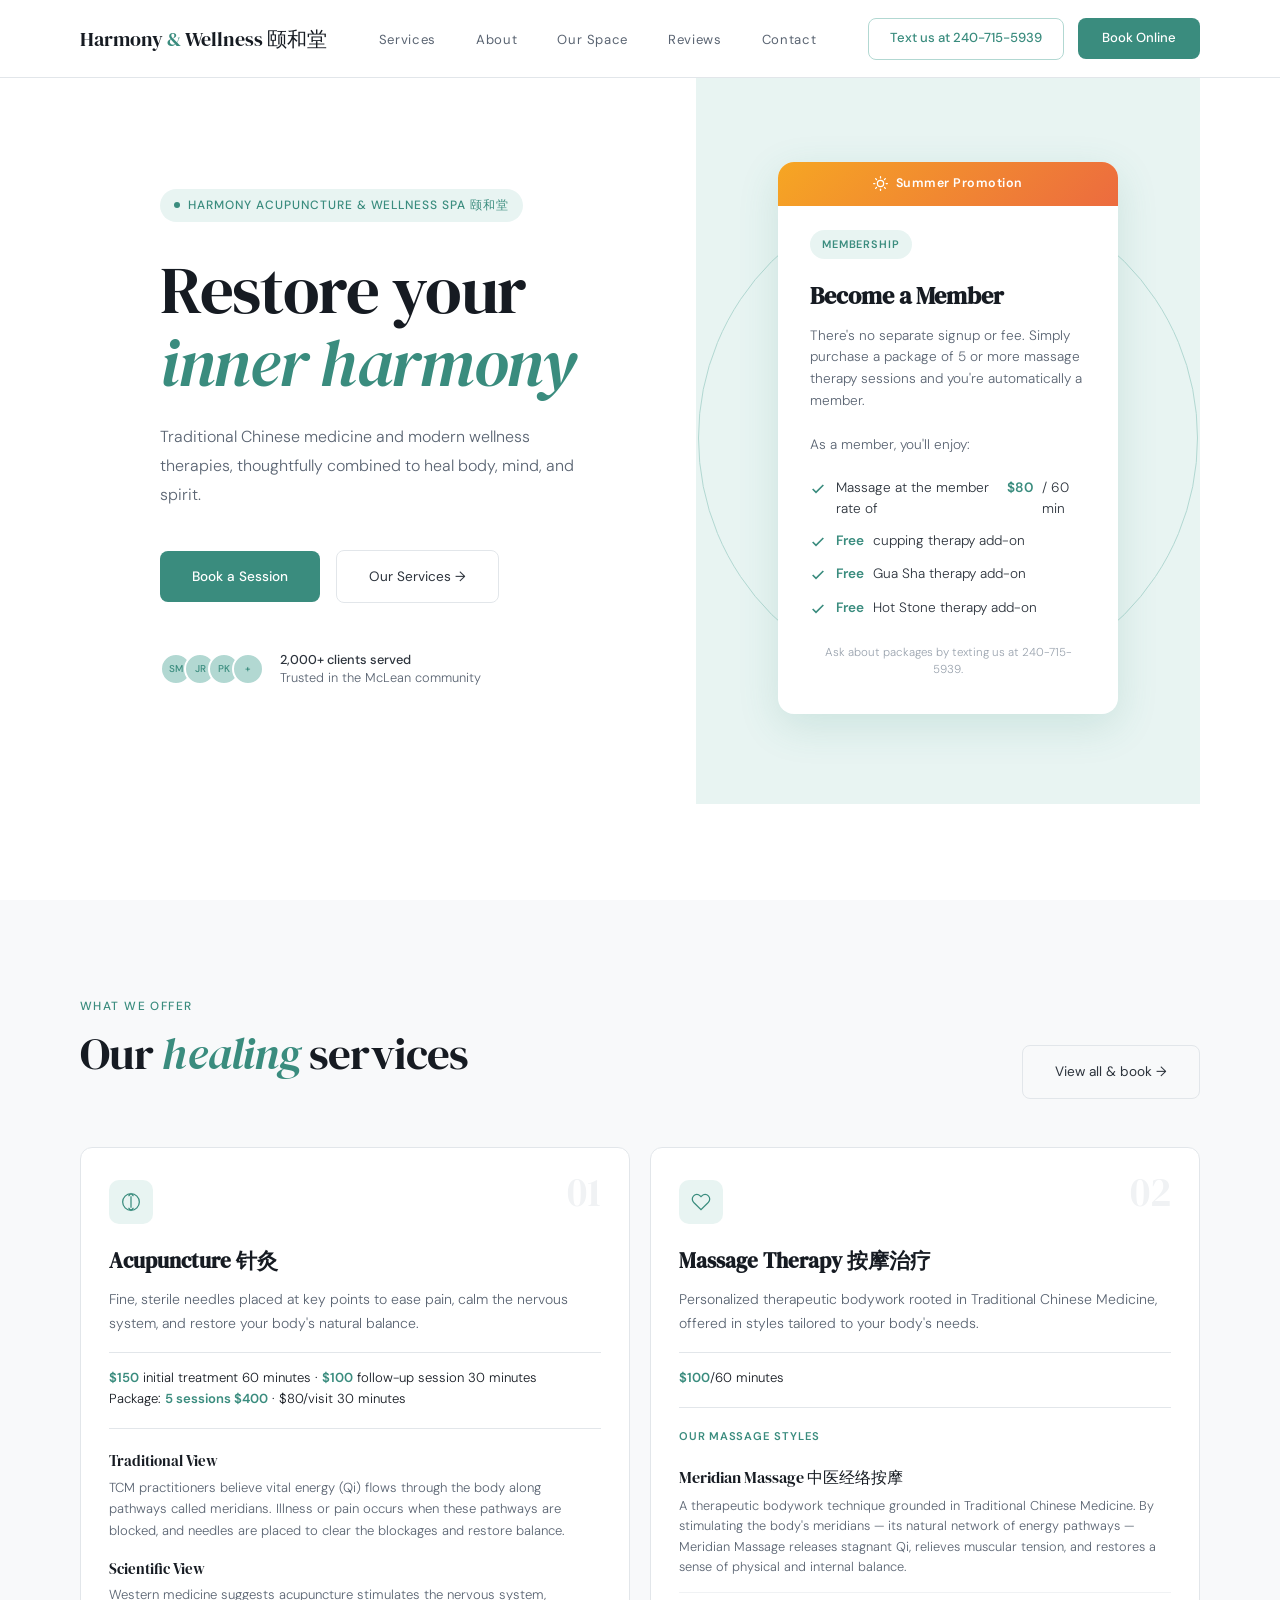
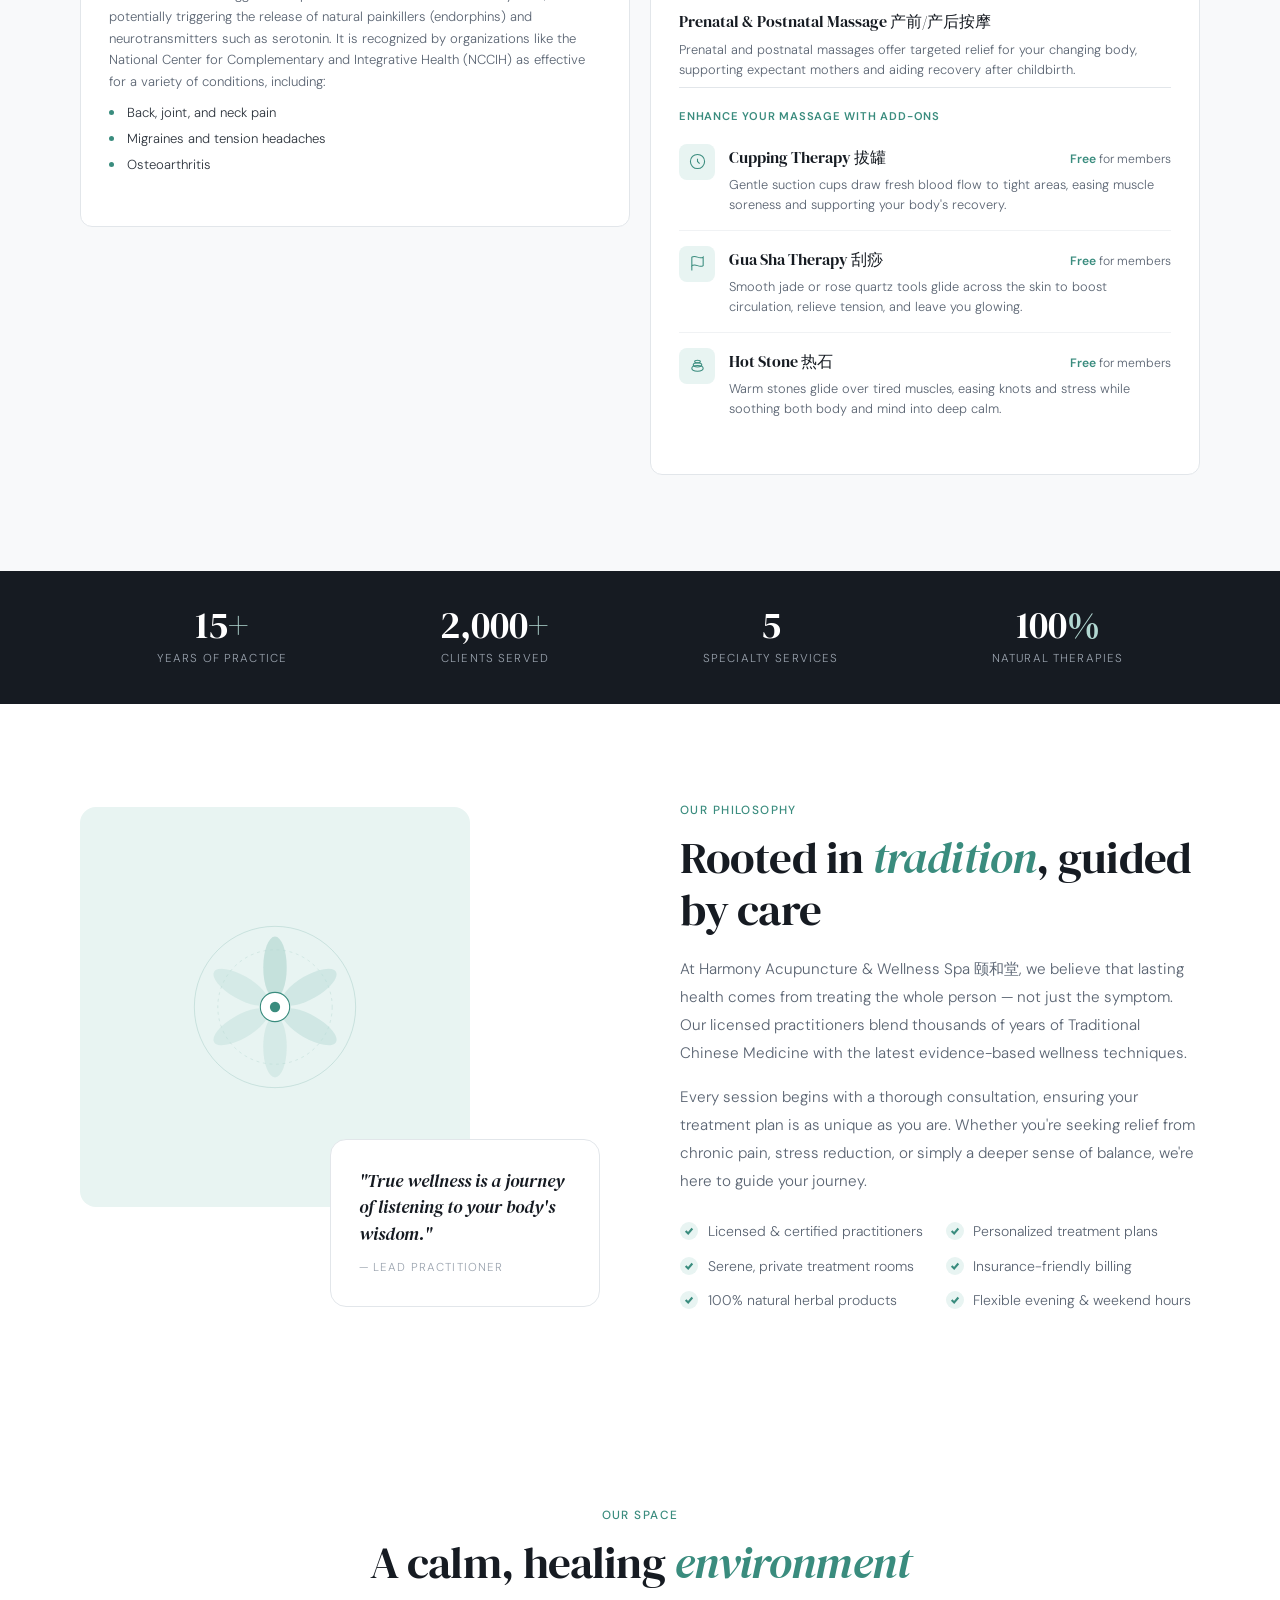
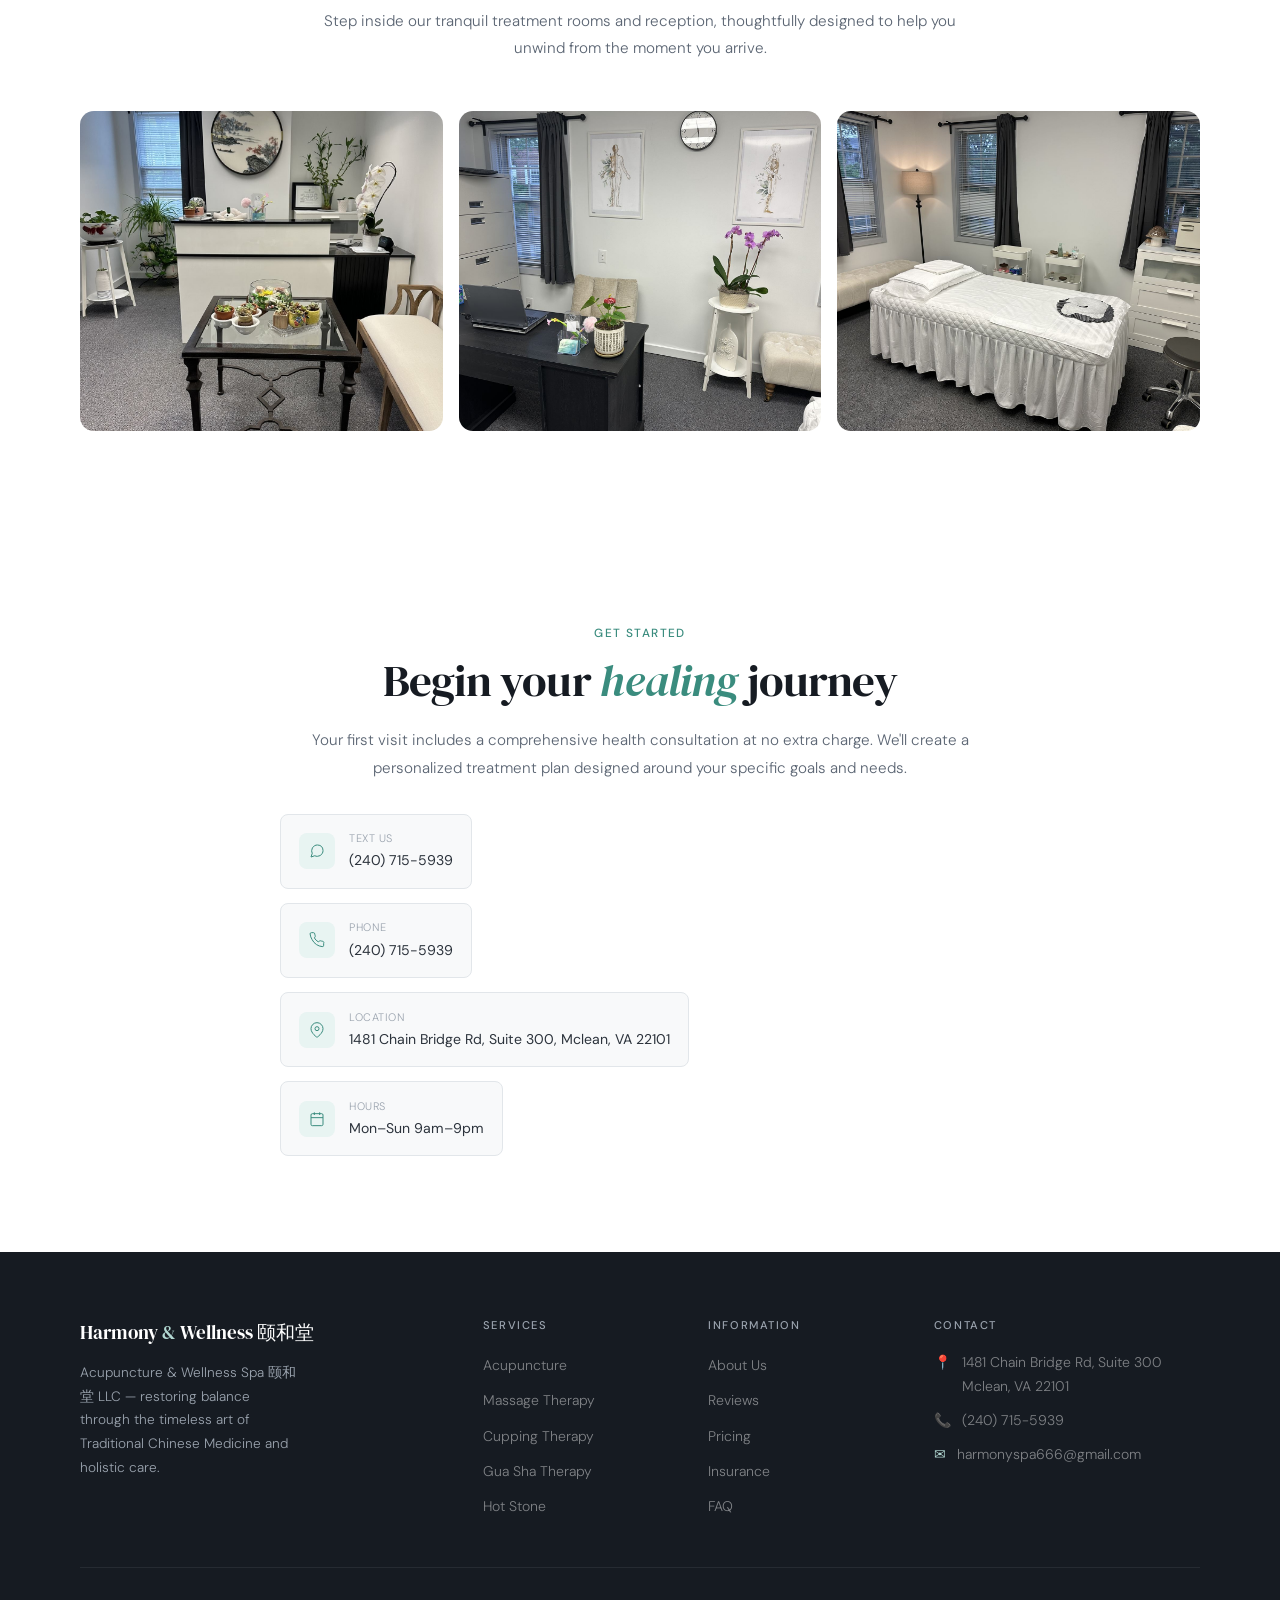
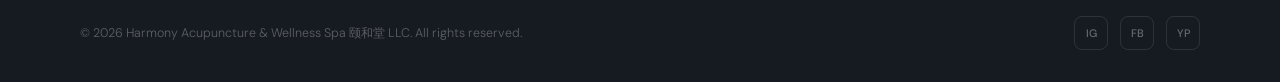
==== commit f2cc6d20: "Add Vagaro Book Online button and refine contact details - Add "Book Online" nav button linking to V" ====
--- a/index.html
+++ b/index.html
@@ -19,7 +19,10 @@
     <li><a href="pages/reviews.html">Reviews</a></li>
     <li><a href="#contact">Contact</a></li>
   </ul>
-  <a class="nav-cta" href="#booking">Text or call us at 240-715-5939</a>
+  <div class="nav-actions">
+    <a class="nav-cta" href="#booking">Text us at 240-715-5939</a>
+    <a class="nav-book" href="https://www.vagaro.com/harmonyacupunctureandwellnessspallc" target="_blank" rel="noopener">Book Online</a>
+  </div>
 </nav>
 
 <!-- HERO -->
@@ -123,7 +126,7 @@
             <p class="style-desc">A therapeutic bodywork technique grounded in Traditional Chinese Medicine. By stimulating the body's meridians — its natural network of energy pathways — Meridian Massage releases stagnant Qi, relieves muscular tension, and restores a sense of physical and internal balance.</p>
           </li>
           <li class="style-item">
-            <span class="style-name">Prenatal &amp; Postnatal Massage 女性按摩</span>
+            <span class="style-name">Prenatal &amp; Postnatal Massage 产前/产后按摩</span>
             <p class="style-desc">Prenatal and postnatal massages offer targeted relief for your changing body, supporting expectant mothers and aiding recovery after childbirth.</p>
           </li>
         </ul>
@@ -279,10 +282,19 @@
     <div class="contact-list" id="contact">
       <div class="contact-item">
         <div class="contact-item-icon">
+          <svg viewBox="0 0 24 24"><path d="M21 11.5a8.38 8.38 0 0 1-.9 3.8 8.5 8.5 0 0 1-7.6 4.7 8.38 8.38 0 0 1-3.8-.9L3 21l1.9-5.7a8.38 8.38 0 0 1-.9-3.8 8.5 8.5 0 0 1 4.7-7.6 8.38 8.38 0 0 1 3.8-.9h.5a8.48 8.48 0 0 1 8 8v.5z"/></svg>
+        </div>
+        <div>
+          <div class="contact-item-label">Text us</div>
+          <div class="contact-item-val" data-config="phone"></div>
+        </div>
+      </div>
+      <div class="contact-item">
+        <div class="contact-item-icon">
           <svg viewBox="0 0 24 24"><path d="M22 16.92v3a2 2 0 0 1-2.18 2 19.79 19.79 0 0 1-8.63-3.07A19.5 19.5 0 0 1 4.69 11.5a19.79 19.79 0 0 1-3.07-8.67A2 2 0 0 1 3.6 1h3a2 2 0 0 1 2 1.72 12.84 12.84 0 0 0 .7 2.81 2 2 0 0 1-.45 2.11L8.09 8.91a16 16 0 0 0 6 6l1.27-1.27a2 2 0 0 1 2.11-.45 12.84 12.84 0 0 0 2.81.7A2 2 0 0 1 22 16.92z"/></svg>
         </div>
         <div>
-          <div class="contact-item-label">Text and Phone</div>
+          <div class="contact-item-label">Phone</div>
           <div class="contact-item-val" data-config="phone"></div>
         </div>
       </div>
--- a/assets/css/main.css
+++ b/assets/css/main.css
@@ -79,7 +79,24 @@
 .nav-links a:hover { color: var(--teal); }
 .nav-links a.active { color: var(--teal); font-weight: 500; }
 
+.nav-actions { display: flex; align-items: center; gap: 0.9rem; }
+
 .nav-cta {
+  font-size: 0.82rem;
+  font-weight: 500;
+  text-decoration: none;
+  color: var(--teal);
+  background: transparent;
+  border: 1px solid var(--teal-mid);
+  padding: 0.55rem 1.3rem;
+  border-radius: var(--radius);
+  transition: border-color 0.2s, color 0.2s;
+  white-space: nowrap;
+}
+
+.nav-cta:hover { border-color: var(--teal); color: var(--teal); }
+
+.nav-book {
   font-size: 0.82rem;
   font-weight: 500;
   text-decoration: none;
@@ -88,9 +105,10 @@
   padding: 0.6rem 1.5rem;
   border-radius: var(--radius);
   transition: background 0.2s;
-}
-
-.nav-cta:hover { background: var(--gray-900); }
+  white-space: nowrap;
+}
+
+.nav-book:hover { background: var(--gray-900); }
 
 /* ---- 3. SECTION & TYPOGRAPHY HELPERS ------------------------- */
 section { padding: 6rem 5rem; }
@@ -1023,6 +1041,7 @@
   section { padding: 4rem 1.5rem; }
   nav { padding: 1rem 1.5rem; }
   .nav-links { display: none; }
+  .nav-cta { display: none; }
   footer { padding: 3rem 1.5rem 1.5rem; }
   .stats-strip { padding: 2rem 1.5rem; flex-wrap: wrap; gap: 1.5rem; }
   .hero-left { padding: 4rem 1.5rem 2.5rem; }
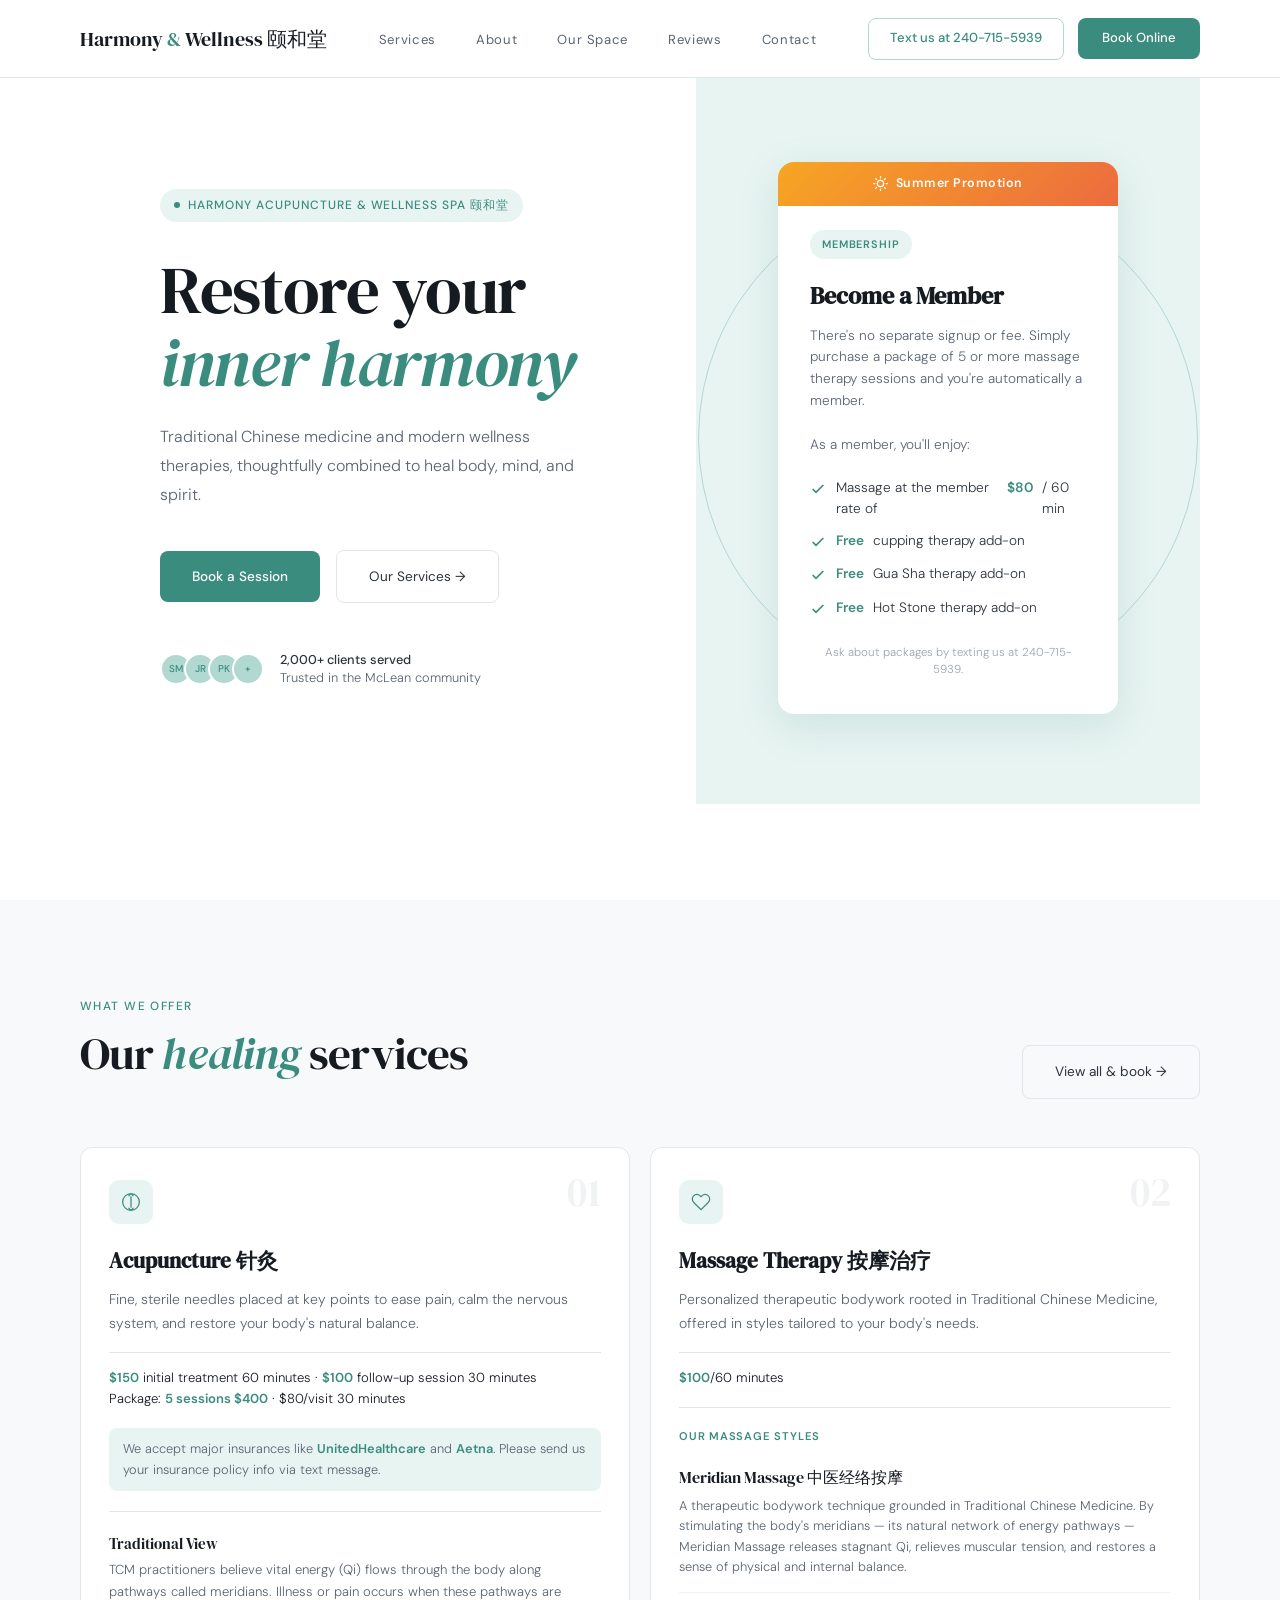
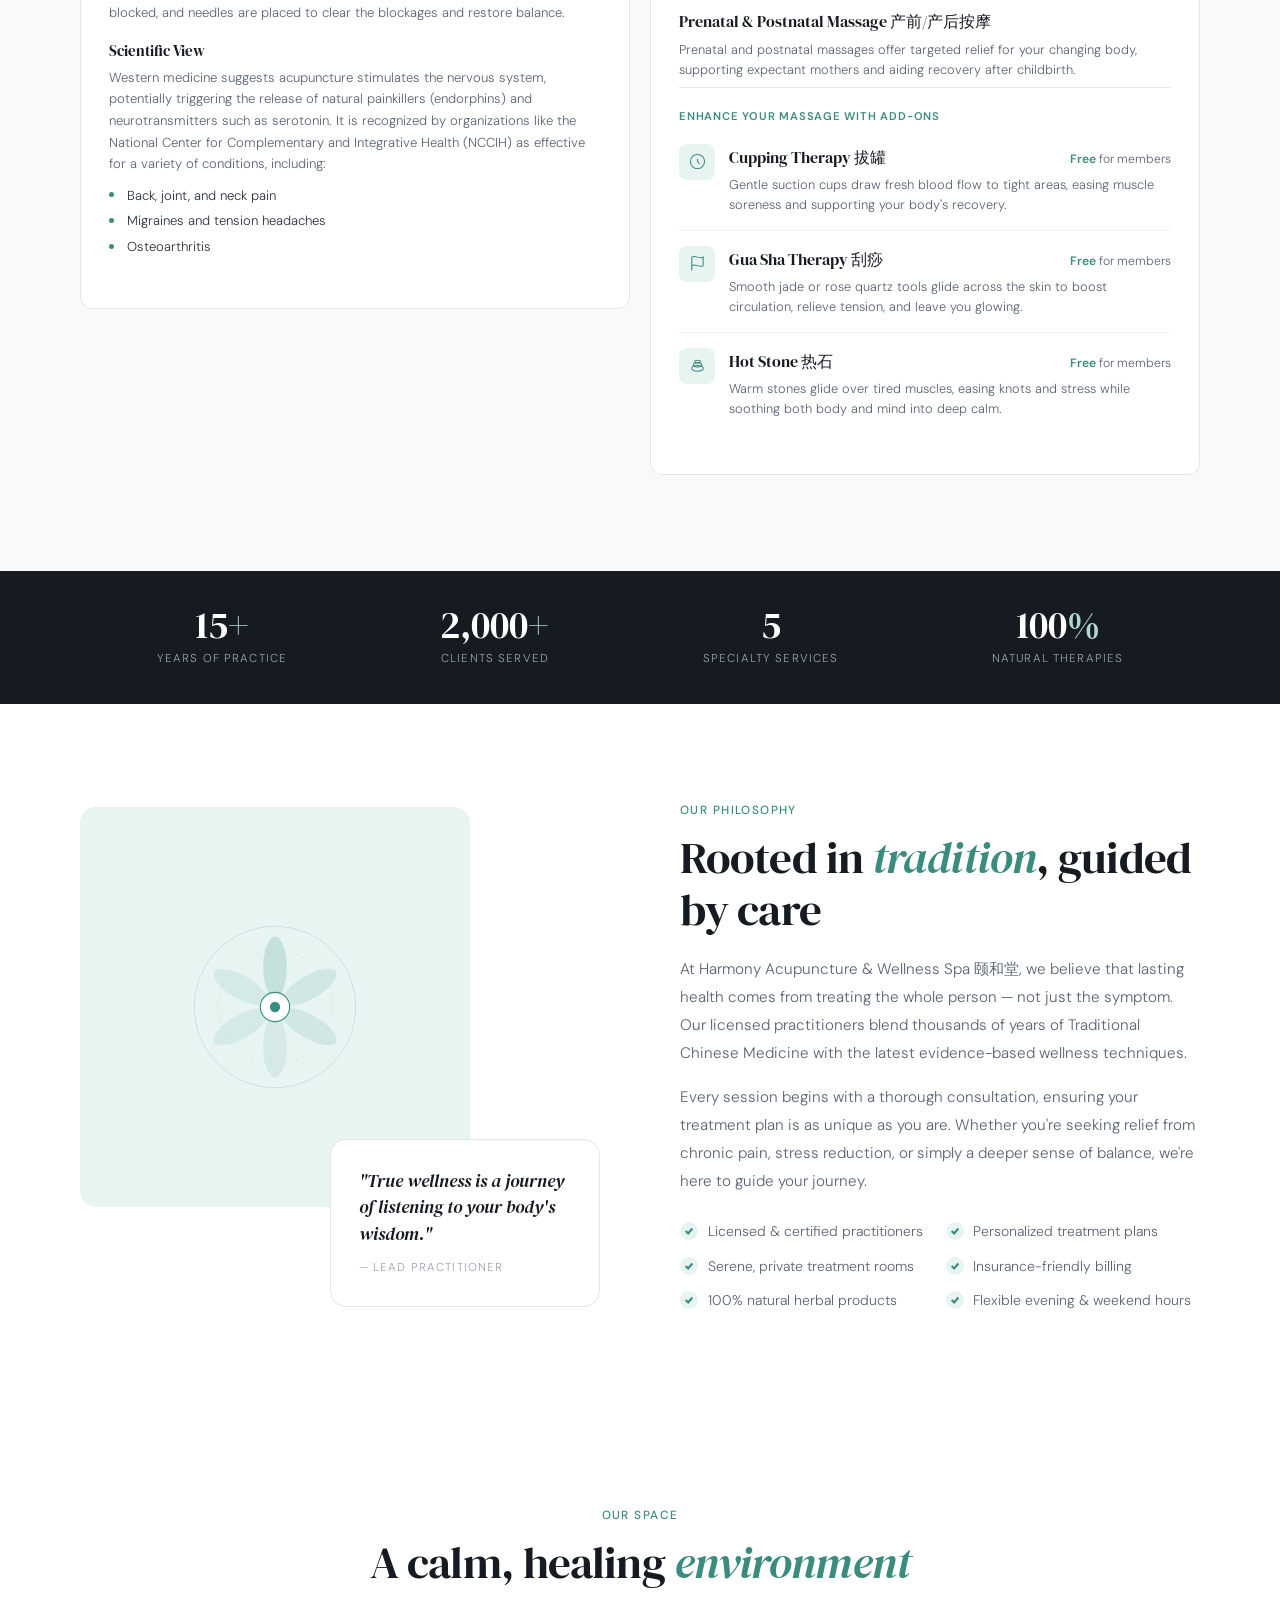
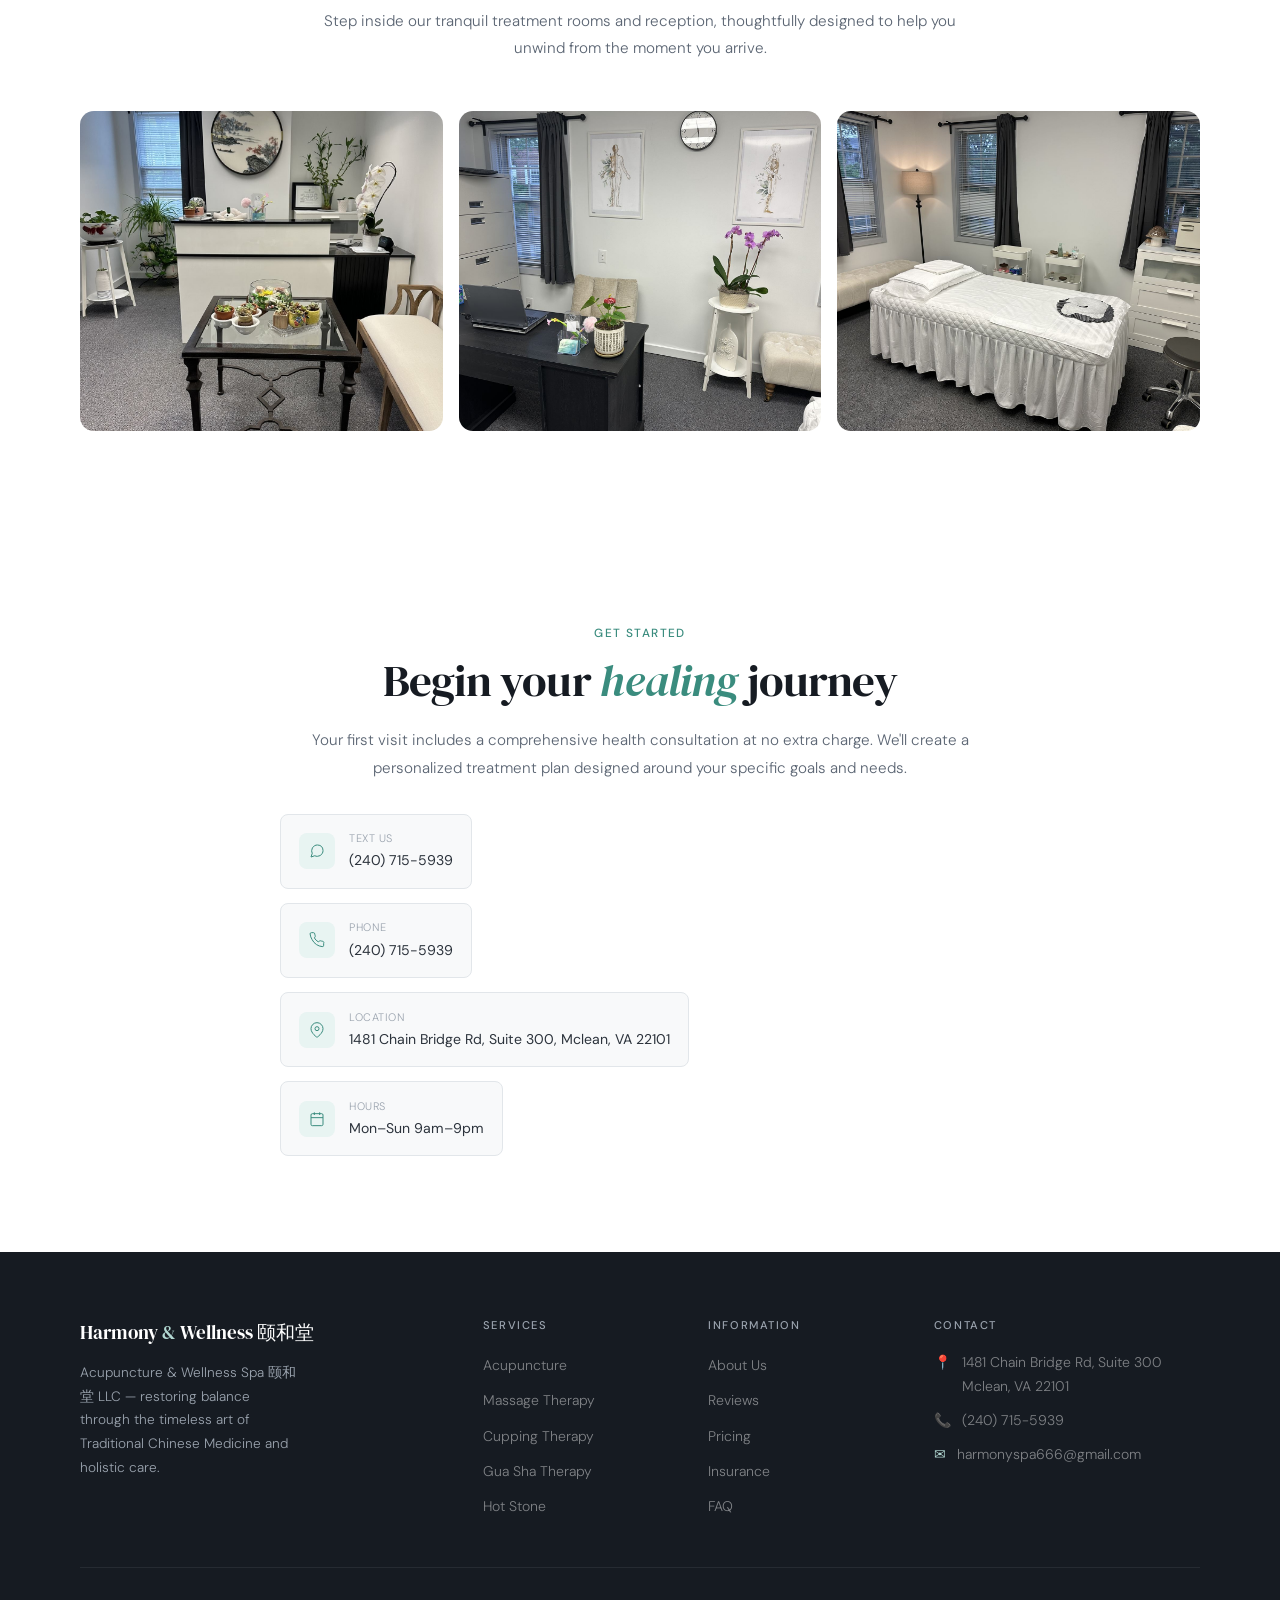
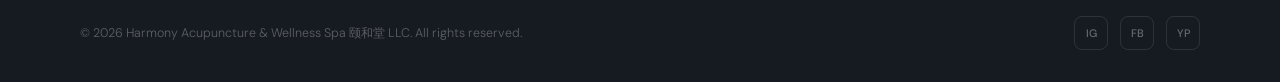
==== commit bf1b3753: "Add insurance acceptance note to Acupuncture card Note that major insurances like UnitedHealthcare a" ====
--- a/index.html
+++ b/index.html
@@ -98,6 +98,7 @@
       <h3 class="service-name">Acupuncture 针灸</h3>
       <p class="service-desc">Fine, sterile needles placed at key points to ease pain, calm the nervous system, and restore your body's natural balance.</p>
       <p class="service-price"><strong>$150</strong> initial treatment 60 minutes · <strong>$100</strong> follow-up session 30 minutes<br>Package: <strong>5 sessions $400</strong> · $80/visit 30 minutes</p>
+      <p class="service-insurance">We accept major insurances like <strong>UnitedHealthcare</strong> and <strong>Aetna</strong>. Please send us your insurance policy info via text message.</p>
 
       <div class="acu-detail">
         <p class="acu-block"><span class="acu-label">Traditional View</span> TCM practitioners believe vital energy (Qi) flows through the body along pathways called meridians. Illness or pain occurs when these pathways are blocked, and needles are placed to clear the blockages and restore balance.</p>
--- a/assets/css/main.css
+++ b/assets/css/main.css
@@ -512,6 +512,18 @@
   font-weight: 600;
   color: var(--teal);
 }
+
+.service-insurance {
+  font-size: 0.8rem;
+  color: var(--gray-600);
+  line-height: 1.6;
+  background: var(--teal-light);
+  border-radius: 8px;
+  padding: 0.7rem 0.9rem;
+  margin-bottom: 1.2rem;
+}
+
+.service-insurance strong { font-weight: 600; color: var(--teal); }
 
 .service-link {
   font-size: 0.78rem;
@@ -1039,9 +1051,11 @@
 
 @media (max-width: 640px) {
   section { padding: 4rem 1.5rem; }
-  nav { padding: 1rem 1.5rem; }
+  nav { padding: 0.8rem 1.5rem; flex-wrap: wrap; justify-content: center; gap: 0.5rem 0.8rem; }
   .nav-links { display: none; }
-  .nav-cta { display: none; }
+  .nav-logo { width: 100%; text-align: center; }
+  .nav-actions { width: 100%; justify-content: center; }
+  .nav-cta, .nav-book { font-size: 0.75rem; padding: 0.5rem 1rem; }
   footer { padding: 3rem 1.5rem 1.5rem; }
   .stats-strip { padding: 2rem 1.5rem; flex-wrap: wrap; gap: 1.5rem; }
   .hero-left { padding: 4rem 1.5rem 2.5rem; }
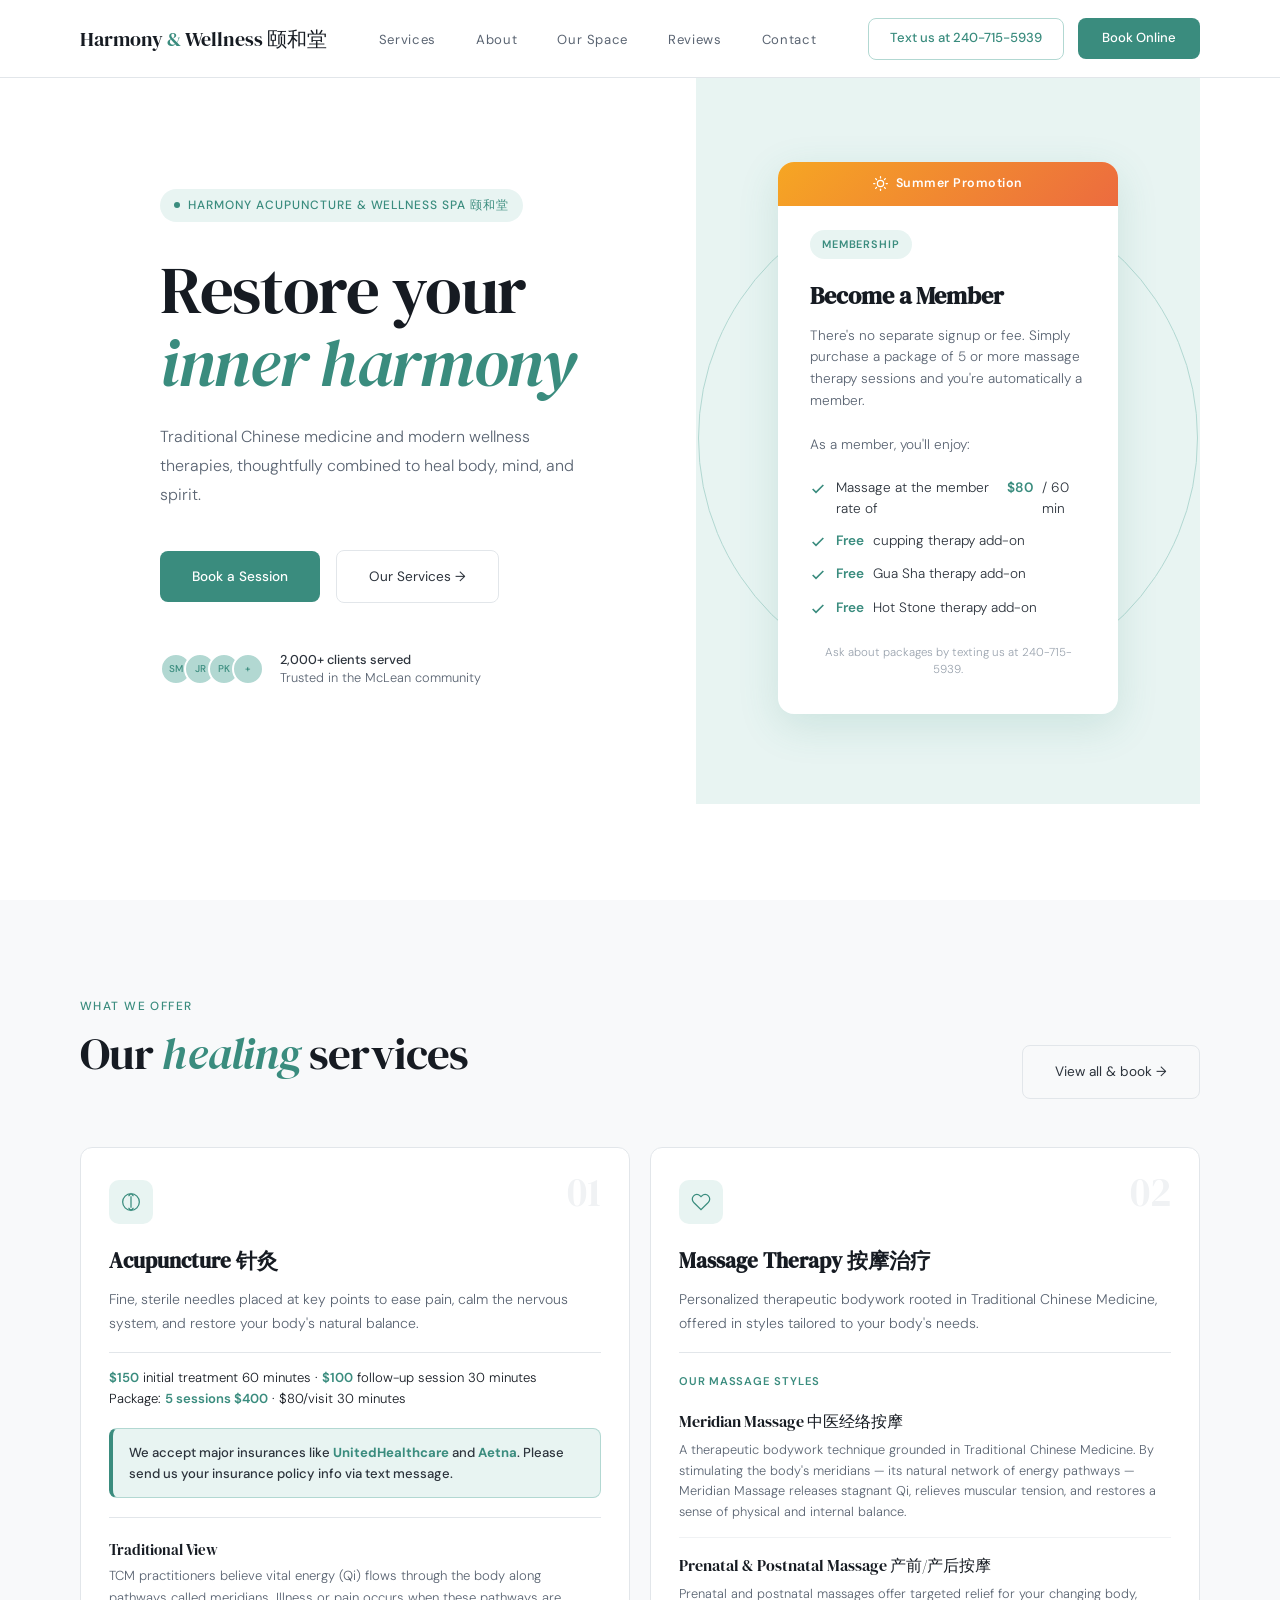
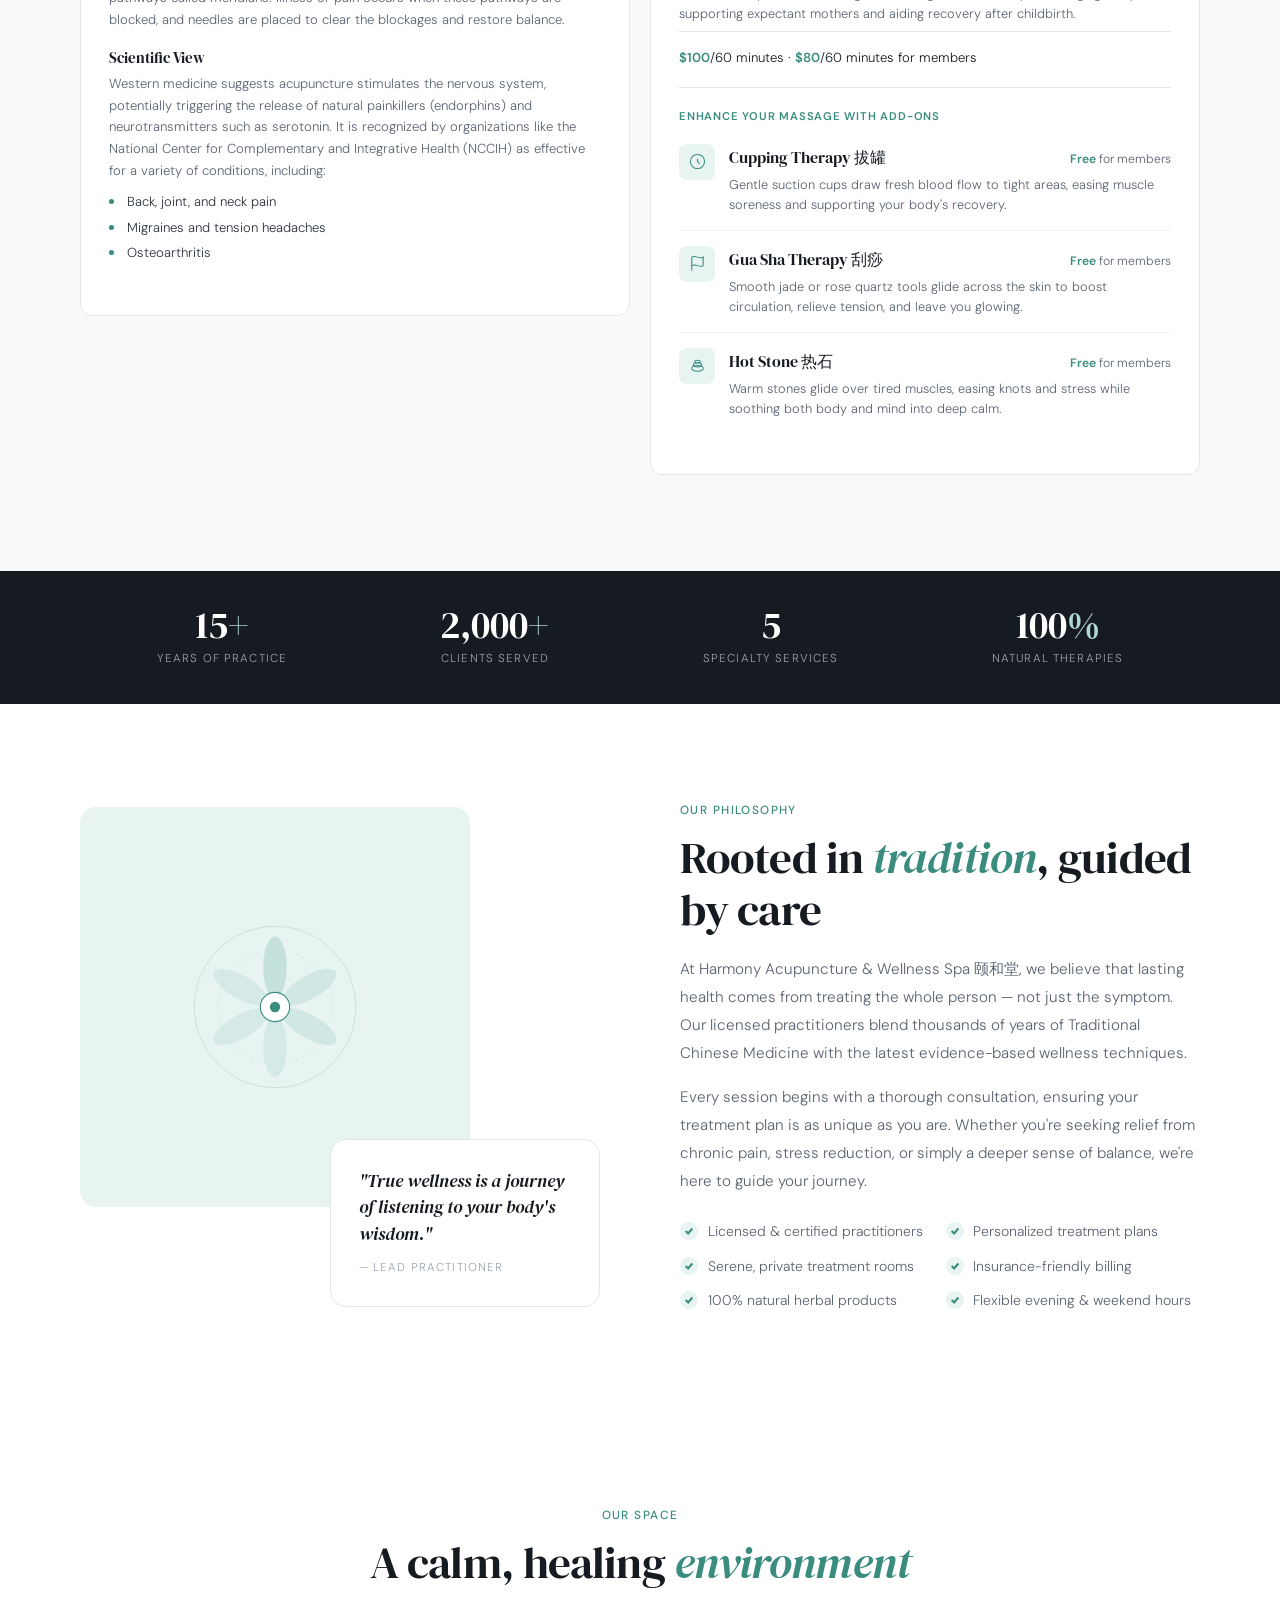
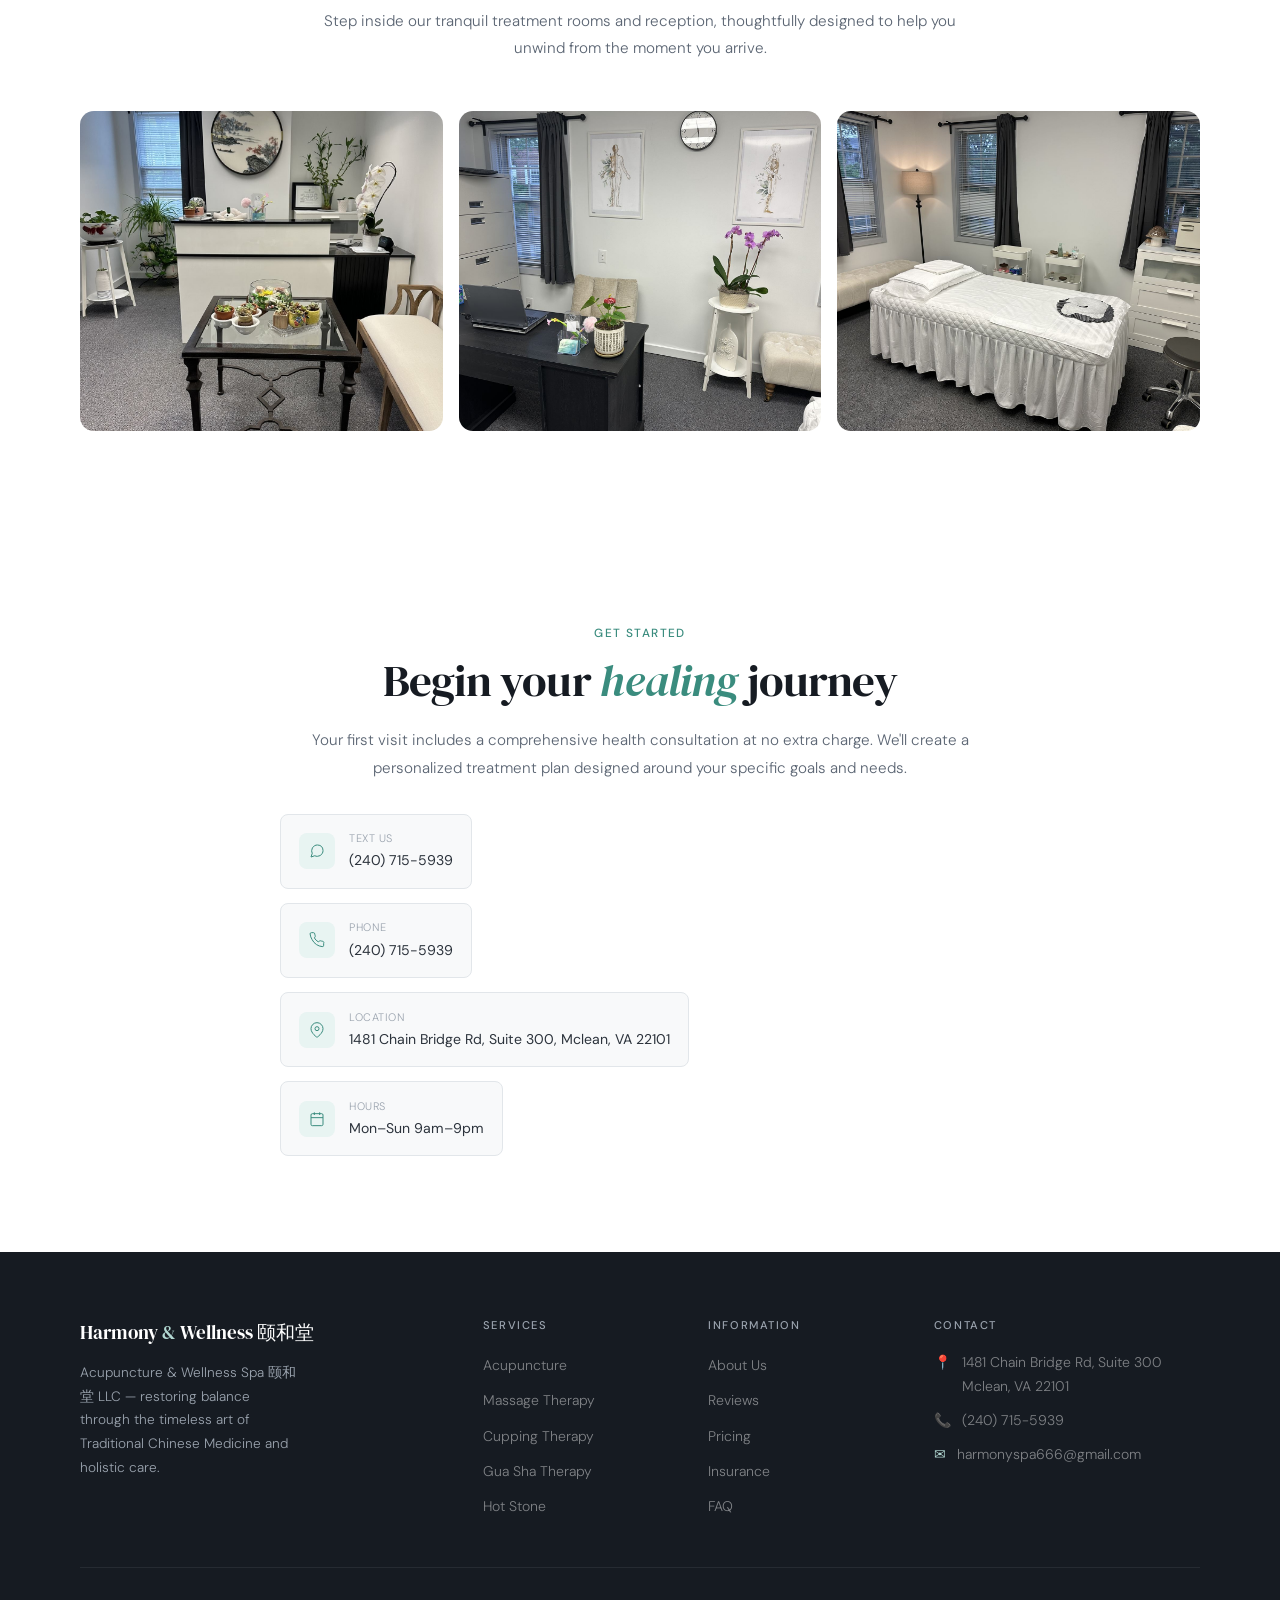
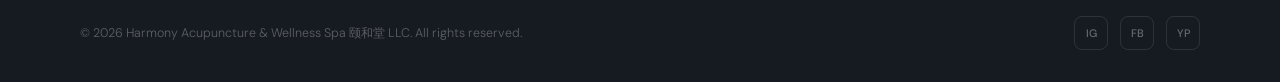
==== commit 622b77e8: "Reorder massage styles first and show member rate - Move the two massage styles above price in the M" ====
--- a/index.html
+++ b/index.html
@@ -117,7 +117,6 @@
       </div>
       <h3 class="service-name">Massage Therapy 按摩治疗</h3>
       <p class="service-desc">Personalized therapeutic bodywork rooted in Traditional Chinese Medicine, offered in styles tailored to your body's needs.</p>
-      <p class="service-price"><strong>$100</strong>/60 minutes</p>
 
       <div class="massage-styles">
         <div class="styles-title">Our massage styles</div>
@@ -132,6 +131,8 @@
           </li>
         </ul>
       </div>
+
+      <p class="service-price"><strong>$100</strong>/60 minutes · <strong>$80</strong>/60 minutes for members</p>
 
       <div class="addons">
         <div class="addons-title">Enhance your massage with add-ons</div>
--- a/assets/css/main.css
+++ b/assets/css/main.css
@@ -514,16 +514,19 @@
 }
 
 .service-insurance {
-  font-size: 0.8rem;
-  color: var(--gray-600);
+  font-size: 0.82rem;
+  font-weight: 500;
+  color: var(--gray-800);
   line-height: 1.6;
   background: var(--teal-light);
+  border: 1px solid var(--teal-mid);
+  border-left: 4px solid var(--teal);
   border-radius: 8px;
-  padding: 0.7rem 0.9rem;
+  padding: 0.8rem 1rem;
   margin-bottom: 1.2rem;
 }
 
-.service-insurance strong { font-weight: 600; color: var(--teal); }
+.service-insurance strong { font-weight: 700; color: var(--teal); }
 
 .service-link {
   font-size: 0.78rem;
